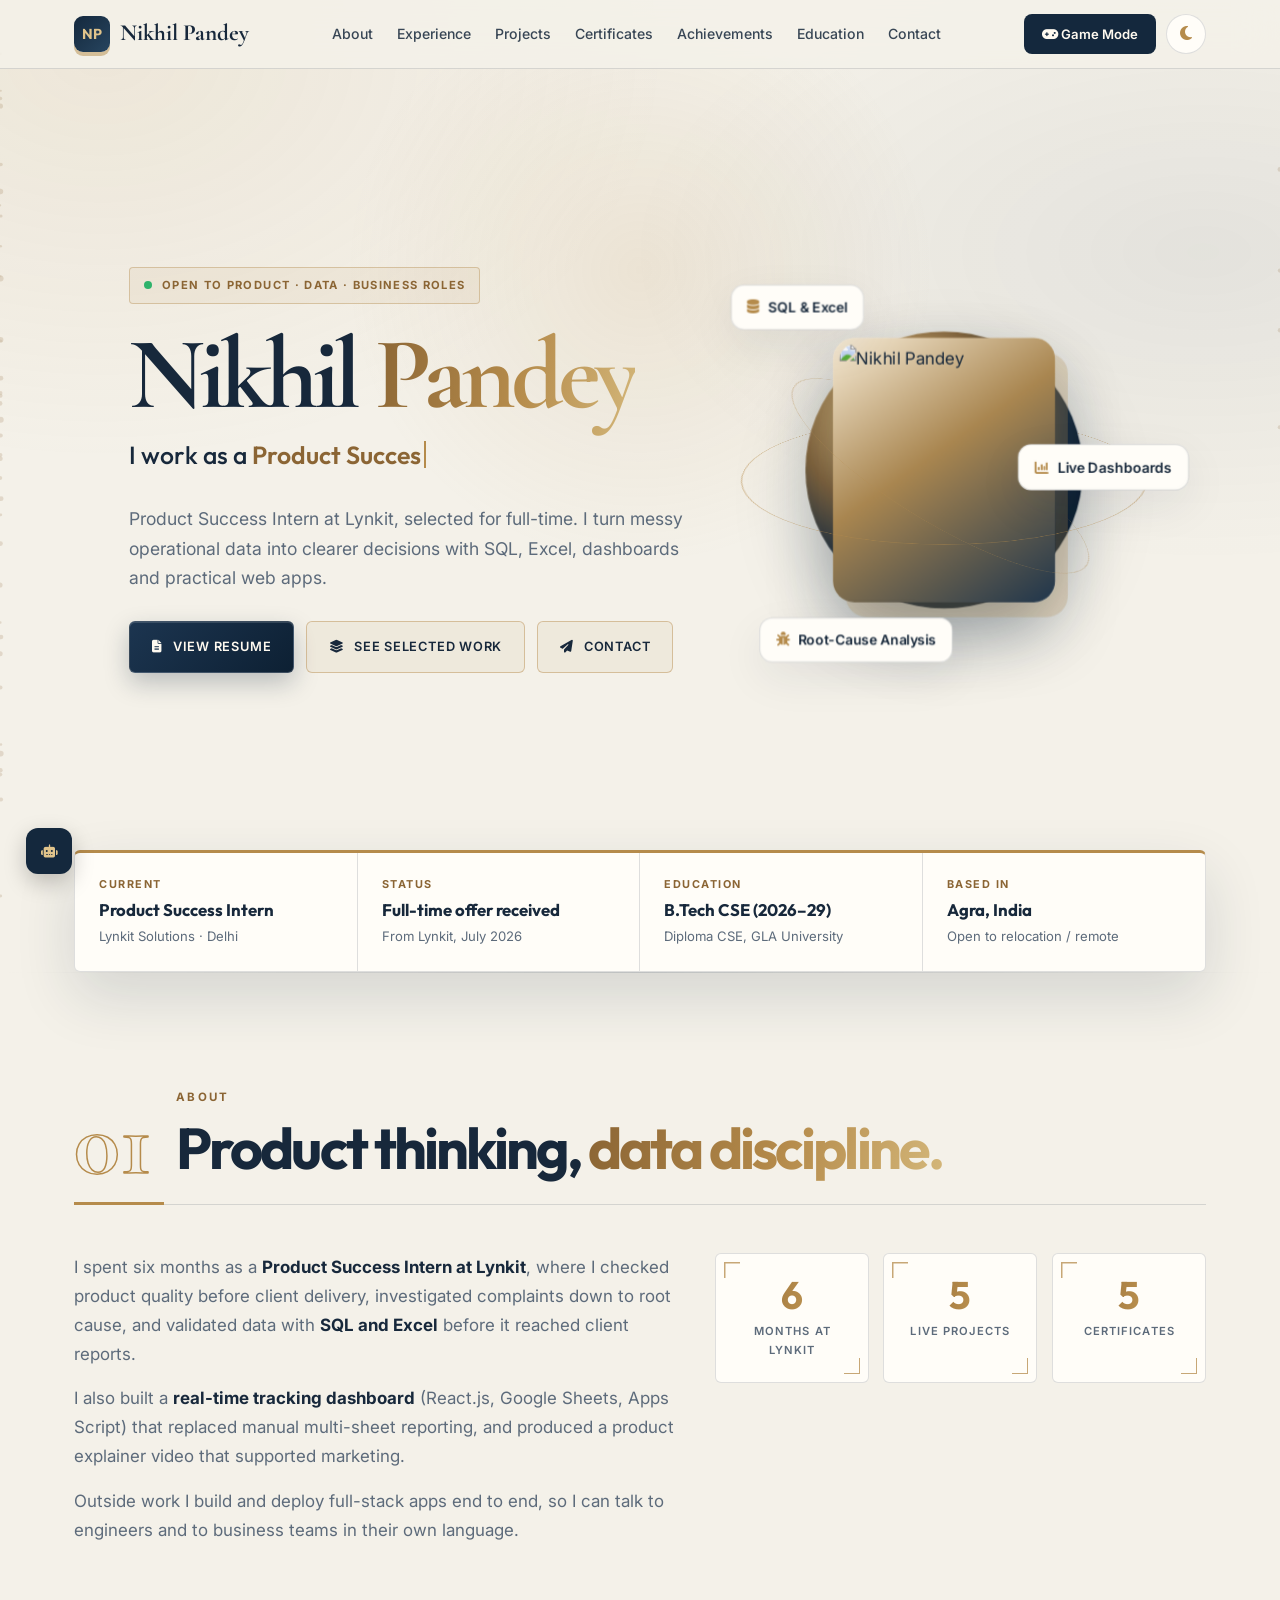
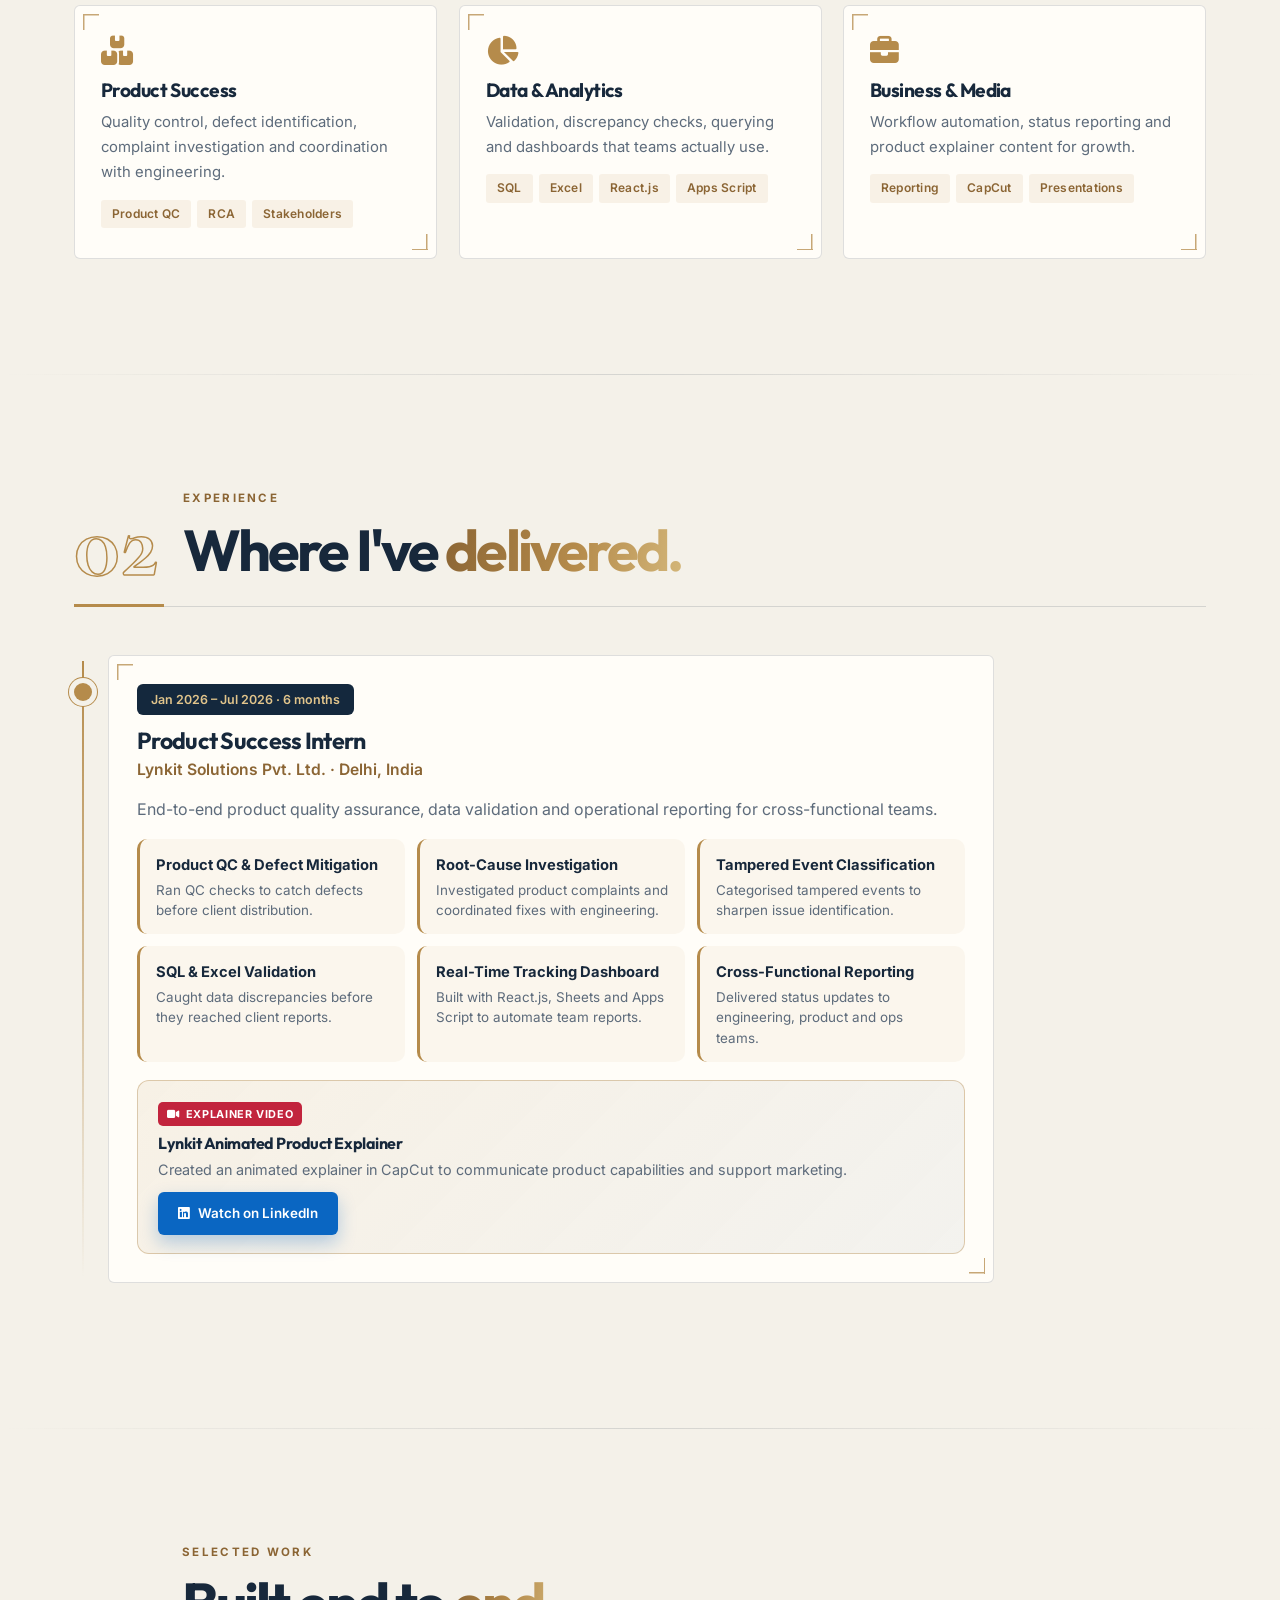
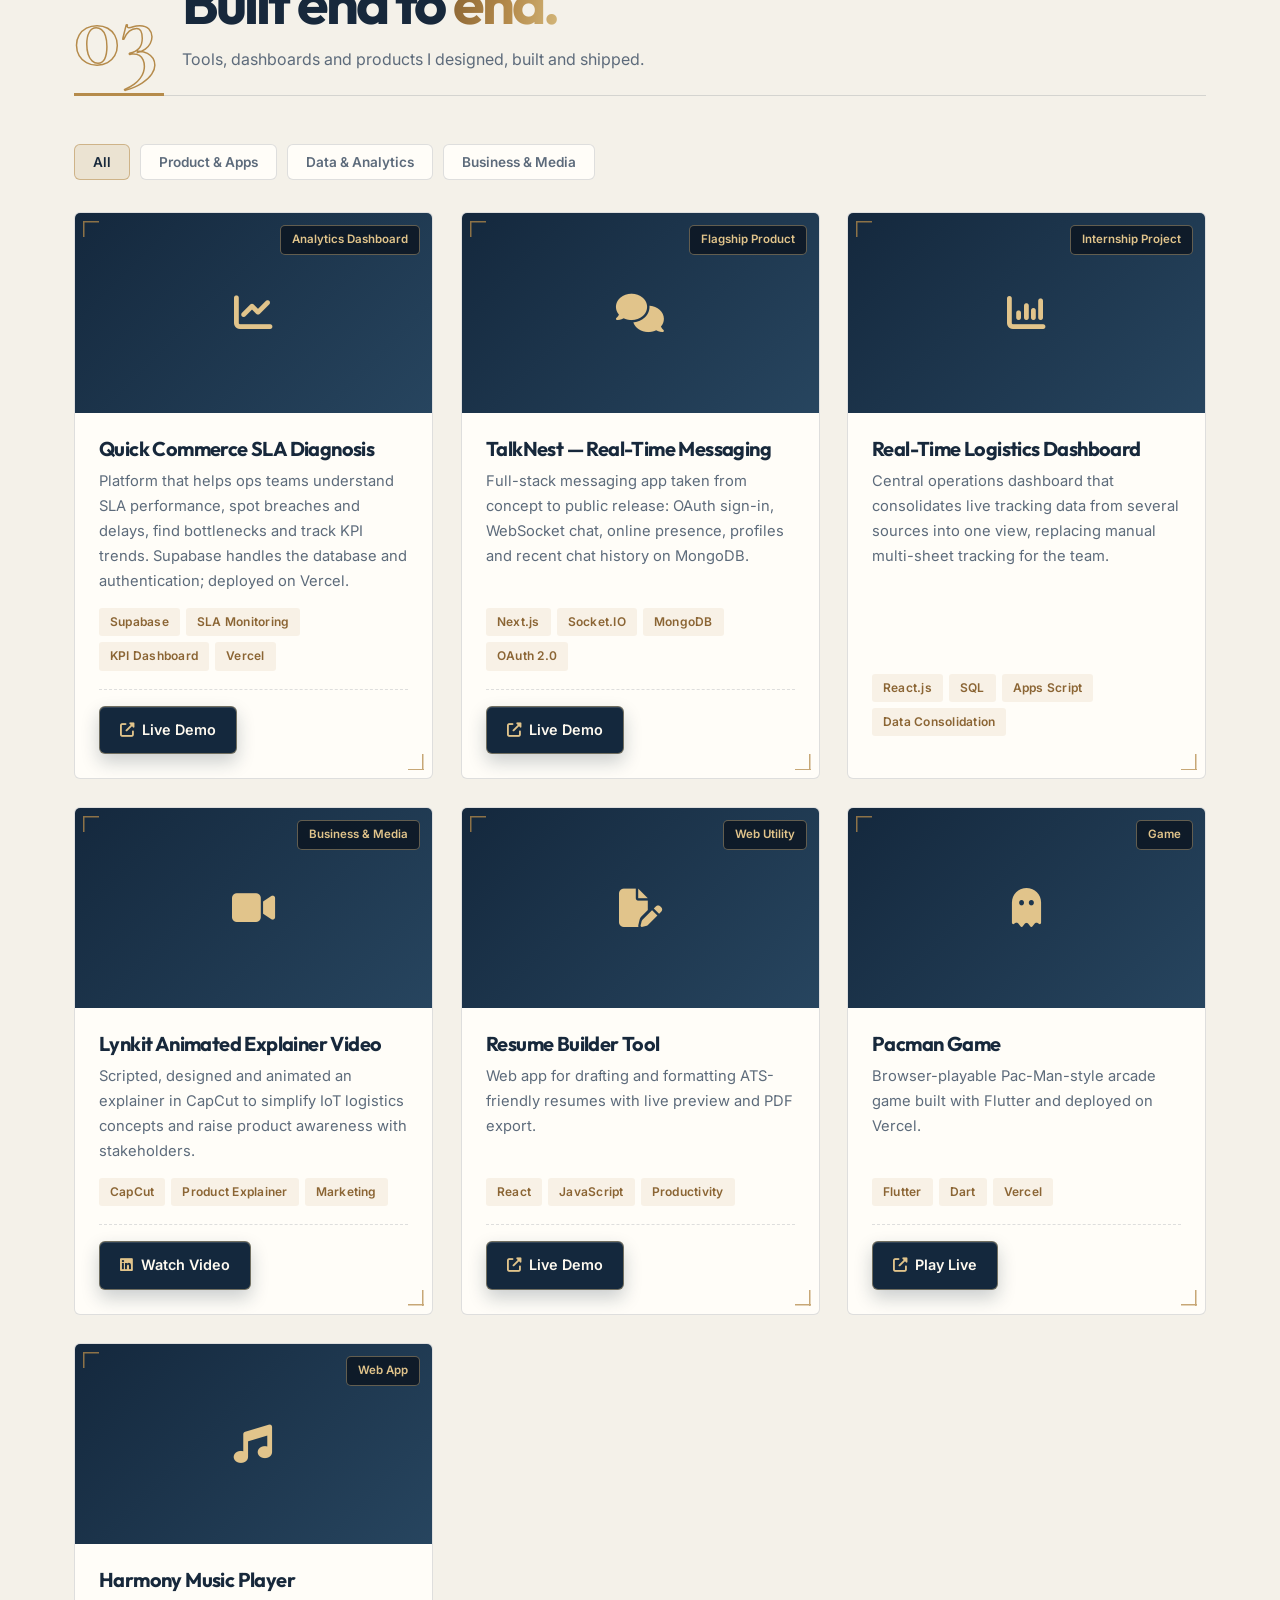
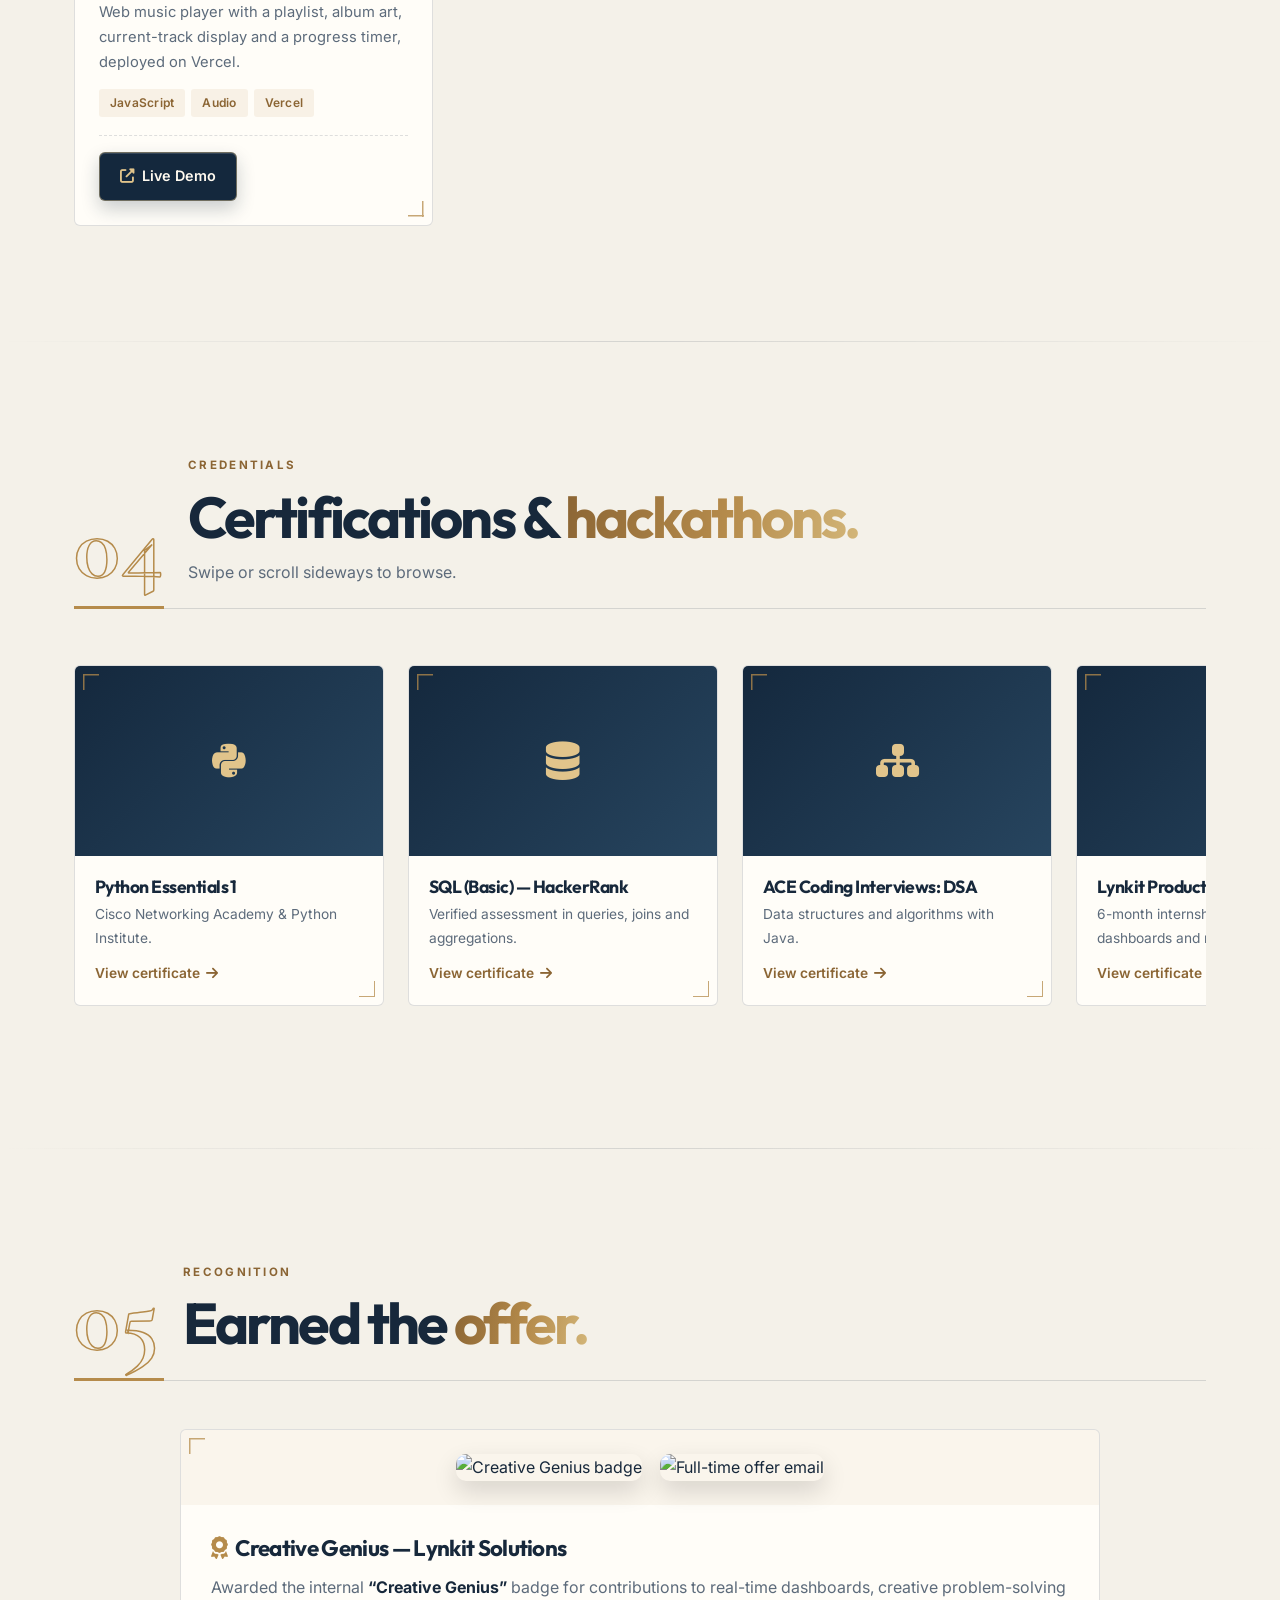
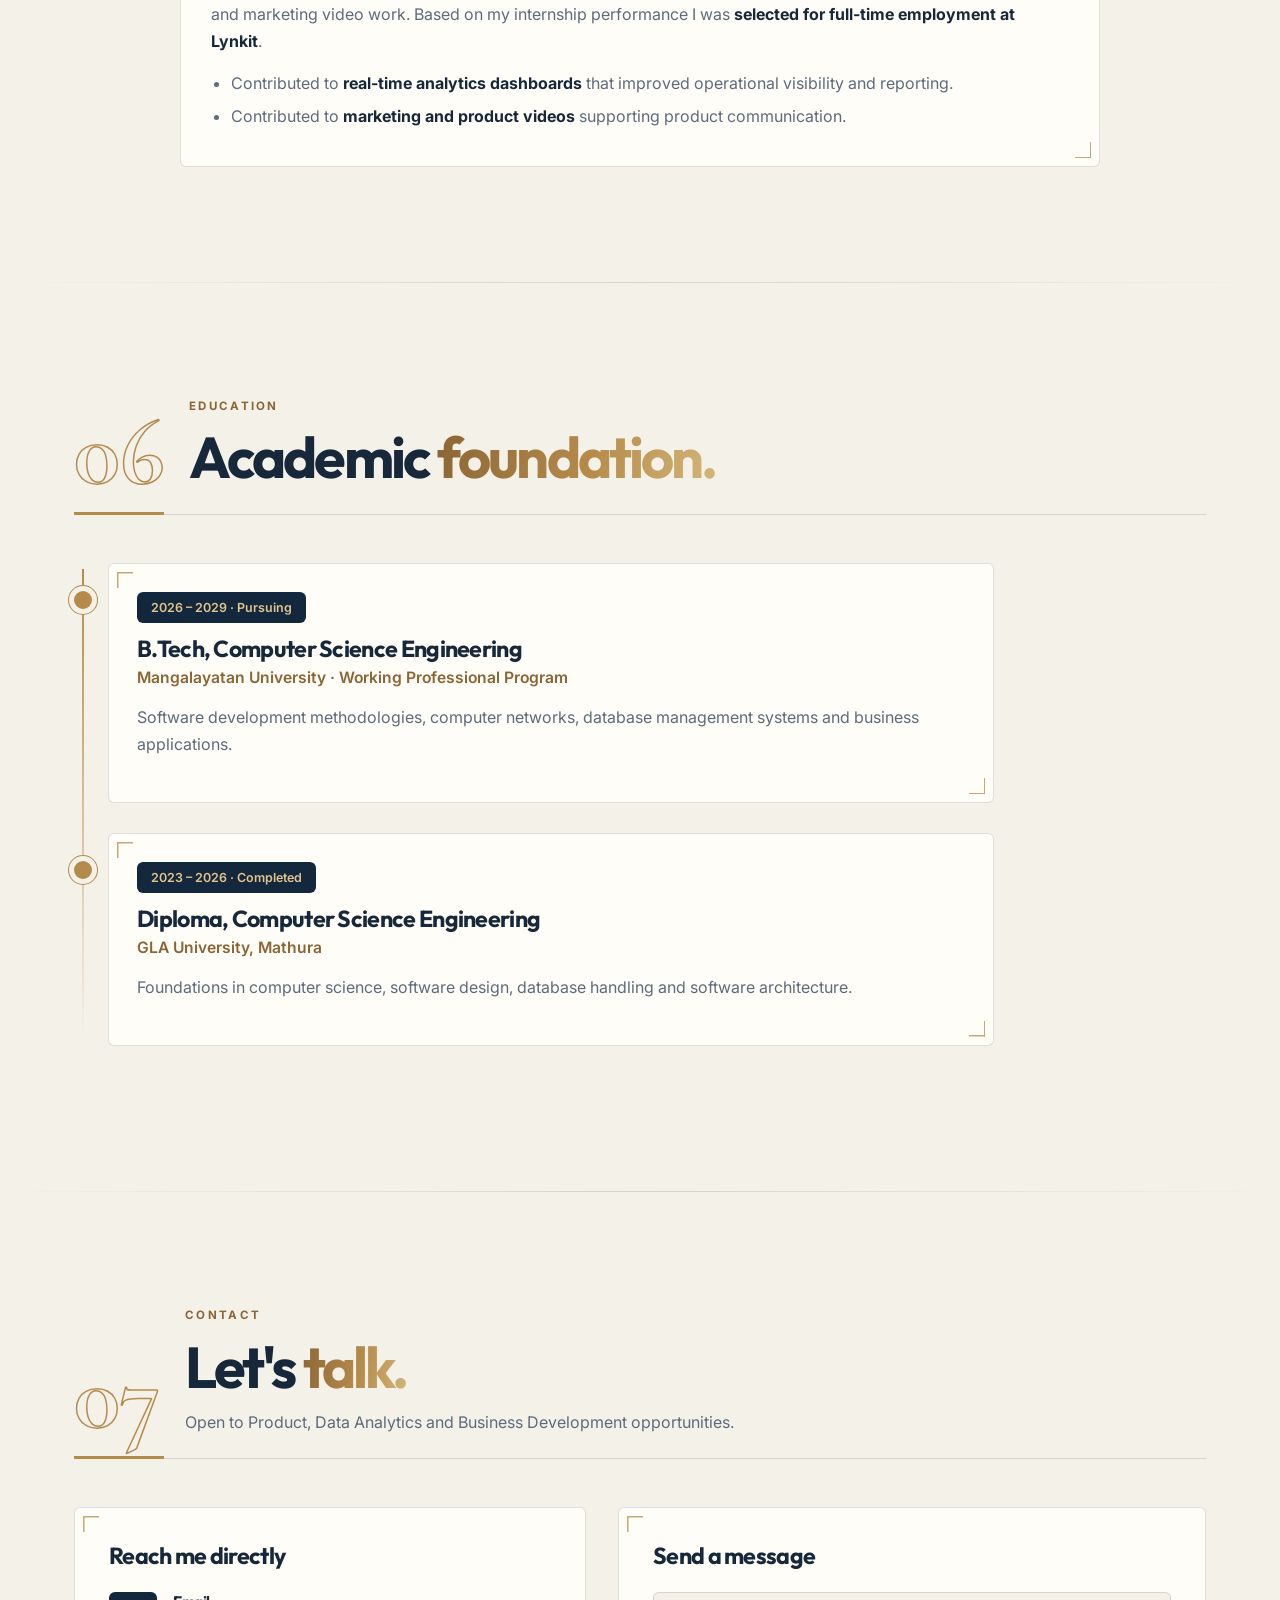
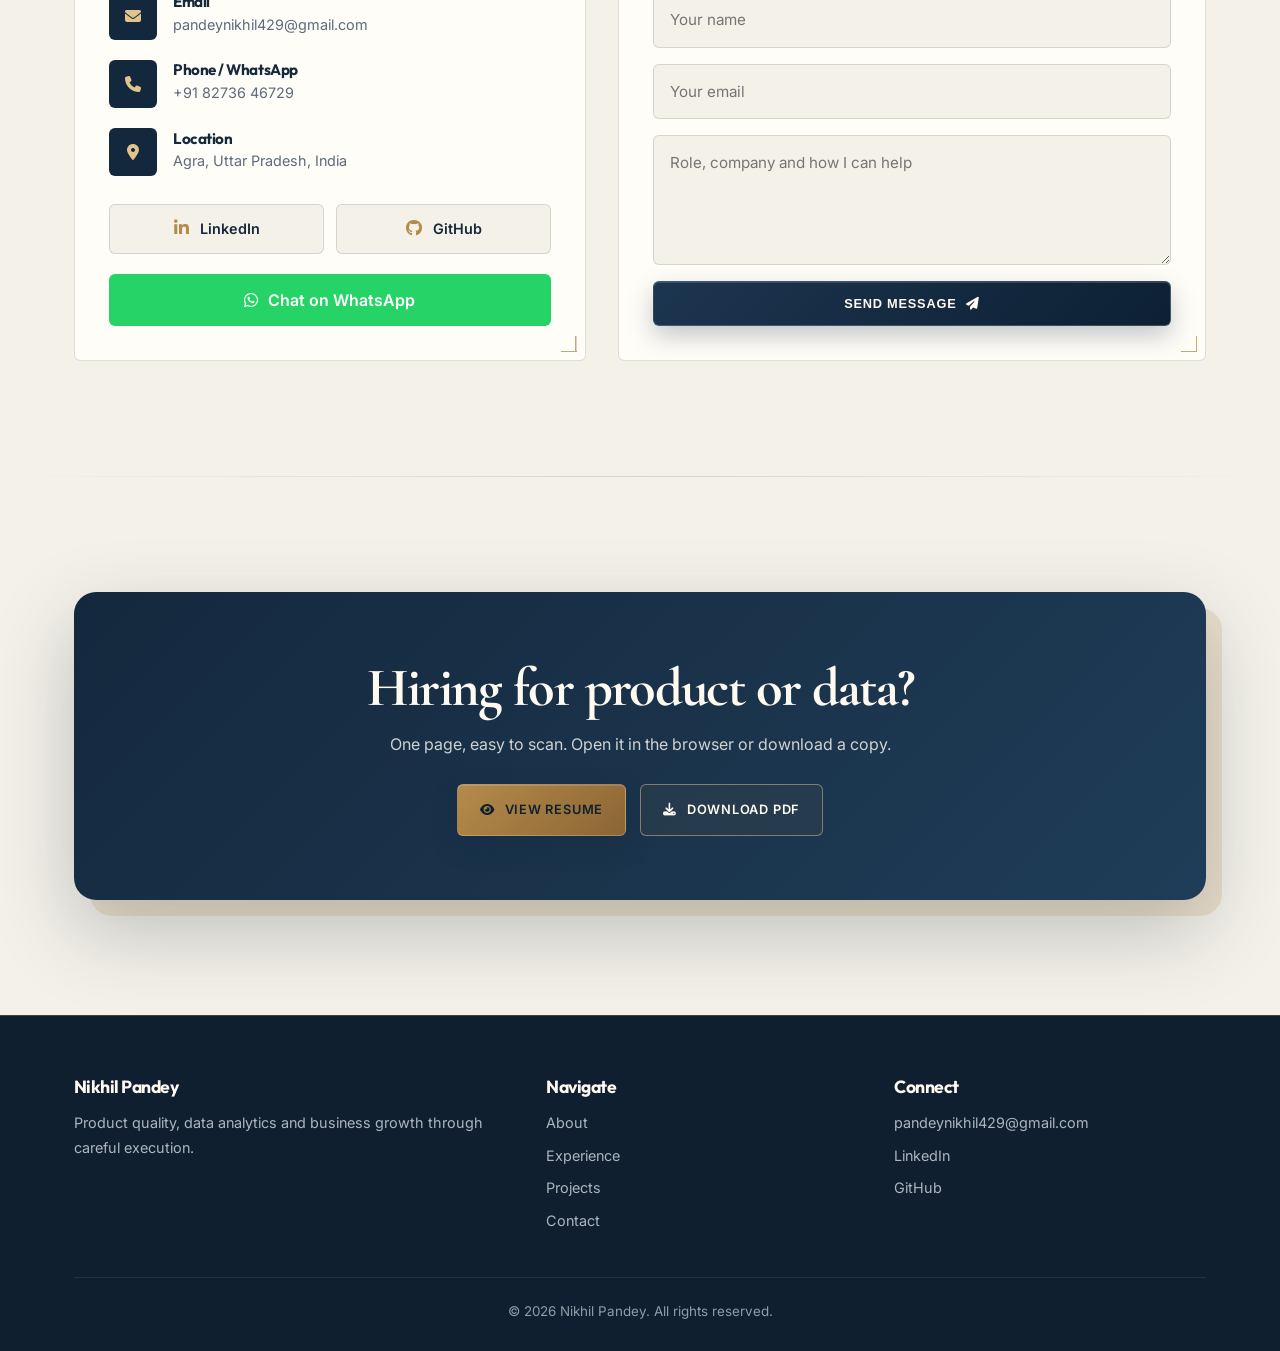
==== index.html @ d7a5c3f7 "Update index.html" ====
<!DOCTYPE html>
<html lang="en">
<head>
<meta charset="UTF-8">
<meta name="viewport" content="width=device-width, initial-scale=1.0">
<title>Nikhil Pandey | Product Success & Data Analytics</title>
<meta name="description" content="Nikhil Pandey — Product Success Intern turned full-time hire at Lynkit. SQL, Excel, React dashboards, product QC and root-cause analysis.">
<meta name="author" content="Nikhil Pandey">
<meta name="robots" content="index, follow">
<meta name="theme-color" content="#14283d">
<meta name="google-site-verification" content="RvwPo6HEz_M872rtPaeFGuR5-4_zCwr-tewGM3ch0oE" />
<meta property="og:title" content="Nikhil Pandey | Product Success & Data Analytics">
<meta property="og:description" content="Turning messy operational data into clear decisions — product QC, SQL, dashboards and web apps.">
<meta property="og:type" content="website">
<meta property="og:url" content="https://n2023ik.github.io/my-portfoli/">
<meta property="og:image" content="https://github.com/n2023ik/my-portfoli/blob/main/Gemini_Generated_Image_3m5bpu3m5bpu3m5b.png?raw=true">
<meta name="twitter:card" content="summary_large_image">
<link rel="icon" href="data:image/svg+xml,<svg xmlns=%22http://www.w3.org/2000/svg%22 viewBox=%220 0 100 100%22><rect width=%22100%22 height=%22100%22 rx=%2220%22 fill=%22%2314283d%22/><text x=%2250%22 y=%2268%22 font-size=%2250%22 text-anchor=%22middle%22 fill=%22%23e1c48b%22 font-family=%22serif%22 font-weight=%22700%22>NP</text></svg>">
<link rel="stylesheet" href="https://cdnjs.cloudflare.com/ajax/libs/font-awesome/6.4.0/css/all.min.css">
<link href="https://fonts.googleapis.com/css2?family=Inter:wght@400;500;600;700&family=Cormorant+Garamond:wght@600;700&family=Outfit:wght@500;600;700&display=swap" rel="stylesheet">
<link rel="stylesheet" href="styles.css">
</head>
<body>
<div id="progress"></div>

<nav>
  <div class="navbar container">
    <a href="#hero" class="logo"><b>NP</b><span>Nikhil Pandey</span></a>
    <div class="nav-links" id="navLinks">
      <a href="#about">About</a>
      <a href="#experience">Experience</a>
      <a href="#projects">Projects</a>
      <a href="#certificates">Certificates</a>
      <a href="#achievements">Achievements</a>
      <a href="#education">Education</a>
      <a href="#contact">Contact</a>
    </div>
    <div class="nav-right">
      <a class="nav-cta" href="https://gameprofile-lac.vercel.app/" target="_blank" rel="noopener"><i class="fas fa-gamepad"></i> Game Mode</a>
      <button class="icon-btn" id="themeBtn" aria-label="Toggle theme"><i class="fas fa-moon"></i></button>
      <button class="icon-btn menu-btn" id="menuBtn" aria-label="Menu"><i class="fas fa-bars"></i></button>
    </div>
  </div>
</nav>

<!-- HERO -->
<section id="hero">
  <canvas id="hero-canvas"></canvas>
  <div class="container hero-grid">
    <div class="hero-text">
      <div class="eyebrow"><span class="dot"></span> Open to Product · Data · Business roles</div>
      <h1>Nikhil <span class="gold">Pandey</span></h1>
      <div class="role-line">I work as a <span id="typed"></span><span class="caret"></span></div>
      <p class="lead">Product Success Intern at Lynkit, selected for full-time. I turn messy operational data into clearer decisions with SQL, Excel, dashboards and practical web apps.</p>
      <div class="hero-btns">
        <a href="#resume" class="btn btn-primary"><i class="fas fa-file-lines"></i> View Resume</a>
        <a href="#projects" class="btn btn-ghost"><i class="fas fa-layer-group"></i> See Selected Work</a>
        <a href="#contact" class="btn btn-ghost"><i class="fas fa-paper-plane"></i> Contact</a>
      </div>
    </div>

    <div class="scene" aria-hidden="false">
      <div class="stage" id="stage">
        <div class="orb"></div>
        <div class="ring r1"></div>
        <div class="ring r2"></div>
        <div class="portrait"><img src="https://raw.githubusercontent.com/n2023ik/my-portfoli/main/my.jpg" alt="Nikhil Pandey"></div>
        <div class="chip c1"><i class="fas fa-database"></i> SQL &amp; Excel</div>
        <div class="chip c2"><i class="fas fa-chart-column"></i> Live Dashboards</div>
        <div class="chip c3"><i class="fas fa-bug"></i> Root-Cause Analysis</div>
      </div>
    </div>
  </div>
</section>

<!-- RECRUITER SNAPSHOT -->
<section id="snapshot">
  <div class="container">
    <div class="snap rv">
      <div><small>Current</small><strong>Product Success Intern</strong><span>Lynkit Solutions · Delhi</span></div>
      <div><small>Status</small><strong>Full-time offer received</strong><span>From Lynkit, July 2026</span></div>
      <div><small>Education</small><strong>B.Tech CSE (2026–29)</strong><span>Diploma CSE, GLA University</span></div>
      <div><small>Based in</small><strong>Agra, India</strong><span>Open to relocation / remote</span></div>
    </div>
  </div>
</section>

<!-- ABOUT -->
<section id="about">
  <div class="container">
    <div class="sec-title rv"><div class="kicker">About</div><h2>Product thinking, <span class="gold">data discipline.</span></h2></div>
    <div class="about-grid">
      <div class="rv">
        <p>I spent six months as a <strong>Product Success Intern at Lynkit</strong>, where I checked product quality before client delivery, investigated complaints down to root cause, and validated data with <strong>SQL and Excel</strong> before it reached client reports.</p>
        <p>I also built a <strong>real-time tracking dashboard</strong> (React.js, Google Sheets, Apps Script) that replaced manual multi-sheet reporting, and produced a product explainer video that supported marketing.</p>
        <p>Outside work I build and deploy full-stack apps end to end, so I can talk to engineers and to business teams in their own language.</p>
      </div>
      <div class="stats rv">
        <div class="card stat tilt"><div class="n gold" data-count="6">0</div><div class="l">Months at Lynkit</div></div>
        <div class="card stat tilt"><div class="n gold" data-count="5">0</div><div class="l">Live Projects</div></div>
        <div class="card stat tilt"><div class="n gold" data-count="5">0</div><div class="l">Certificates</div></div>
      </div>
    </div>

    <div class="skills">
      <div class="card skill tilt rv"><i class="ic fas fa-boxes-stacked"></i><h3>Product Success</h3><p>Quality control, defect identification, complaint investigation and coordination with engineering.</p><div class="tags"><span class="tag">Product QC</span><span class="tag">RCA</span><span class="tag">Stakeholders</span></div></div>
      <div class="card skill tilt rv"><i class="ic fas fa-chart-pie"></i><h3>Data &amp; Analytics</h3><p>Validation, discrepancy checks, querying and dashboards that teams actually use.</p><div class="tags"><span class="tag">SQL</span><span class="tag">Excel</span><span class="tag">React.js</span><span class="tag">Apps Script</span></div></div>
      <div class="card skill tilt rv"><i class="ic fas fa-briefcase"></i><h3>Business &amp; Media</h3><p>Workflow automation, status reporting and product explainer content for growth.</p><div class="tags"><span class="tag">Reporting</span><span class="tag">CapCut</span><span class="tag">Presentations</span></div></div>
    </div>
  </div>
</section>

<!-- EXPERIENCE -->
<section id="experience">
  <div class="container">
    <div class="sec-title rv"><div class="kicker">Experience</div><h2>Where I've <span class="gold">delivered.</span></h2></div>
    <div class="tl">
      <div class="tl-item rv">
        <div class="card tl-card tilt">
          <span class="date">Jan 2026 – Jul 2026 · 6 months</span>
          <h3>Product Success Intern</h3>
          <div class="org">Lynkit Solutions Pvt. Ltd. · Delhi, India</div>
          <p>End-to-end product quality assurance, data validation and operational reporting for cross-functional teams.</p>
          <div class="hl">
            <div><strong>Product QC &amp; Defect Mitigation</strong><span>Ran QC checks to catch defects before client distribution.</span></div>
            <div><strong>Root-Cause Investigation</strong><span>Investigated product complaints and coordinated fixes with engineering.</span></div>
            <div><strong>Tampered Event Classification</strong><span>Categorised tampered events to sharpen issue identification.</span></div>
            <div><strong>SQL &amp; Excel Validation</strong><span>Caught data discrepancies before they reached client reports.</span></div>
            <div><strong>Real-Time Tracking Dashboard</strong><span>Built with React.js, Sheets and Apps Script to automate team reports.</span></div>
            <div><strong>Cross-Functional Reporting</strong><span>Delivered status updates to engineering, product and ops teams.</span></div>
          </div>
          <div class="media-box">
            <span class="badge-red"><i class="fas fa-video"></i> Explainer Video</span>
            <h4>Lynkit Animated Product Explainer</h4>
            <p>Created an animated explainer in CapCut to communicate product capabilities and support marketing.</p>
            <a class="pill" href="https://lnkd.in/p/diW-ueZe" target="_blank" rel="noopener"><i class="fa-brands fa-linkedin"></i> Watch on LinkedIn</a>
          </div>
        </div>
      </div>
    </div>
  </div>
</section>

<!-- PROJECTS -->
<section id="projects">
  <div class="container">
    <div class="sec-title rv"><div class="kicker">Selected work</div><h2>Built end to <span class="gold">end.</span></h2><p>Tools, dashboards and products I designed, built and shipped.</p></div>
    <div class="filters rv">
      <button class="filter active" data-f="all">All</button>
      <button class="filter" data-f="product">Product &amp; Apps</button>
      <button class="filter" data-f="analytics">Data &amp; Analytics</button>
      <button class="filter" data-f="business">Business &amp; Media</button>
    </div>
    <div class="proj-grid">

      <article class="card proj tilt rv" data-cat="analytics">
        <div class="thumb"><img src="https://github.com/n2023ik/my-portfoli/blob/main/Screenshot%202026-09-10%20113154.png?raw=true" alt="Quick Commerce SLA Diagnosis" loading="lazy"><div class="fallback"><i class="fas fa-chart-line"></i></div><span class="badge">Analytics Dashboard</span></div>
        <div class="proj-body">
          <h3>Quick Commerce SLA Diagnosis</h3>
          <p>Platform that helps ops teams understand SLA performance, spot breaches and delays, find bottlenecks and track KPI trends. Supabase handles the database and authentication; deployed on Vercel.</p>
          <div class="tags"><span class="tag">Supabase</span><span class="tag">SLA Monitoring</span><span class="tag">KPI Dashboard</span><span class="tag">Vercel</span></div>
          <div class="demo-box">
            <button type="button" id="demoToggle"><i class="fas fa-key"></i> Reveal demo login</button>
            <div class="creds" id="demoCreds">Email: <code id="demoEmail"></code><br>Password: <code id="demoPass"></code></div>
          </div>
          <div class="links"><a class="link" href="https://quick-commerce-sla-diagnosis.vercel.app/auth" target="_blank" rel="noopener"><i class="fas fa-external-link-alt"></i> Live Demo</a></div>
        </div>
      </article>

      <article class="card proj tilt rv" data-cat="product">
        <div class="thumb"><img src="https://github.com/n2023ik/my-portfoli/blob/main/Screenshot%202025-08-16%20233126.png?raw=true" alt="TalkNest" loading="lazy"><div class="fallback"><i class="fas fa-comments"></i></div><span class="badge">Flagship Product</span></div>
        <div class="proj-body">
          <h3>TalkNest — Real-Time Messaging</h3>
          <p>Full-stack messaging app taken from concept to public release: OAuth sign-in, WebSocket chat, online presence, profiles and recent chat history on MongoDB.</p>
          <div class="tags"><span class="tag">Next.js</span><span class="tag">Socket.IO</span><span class="tag">MongoDB</span><span class="tag">OAuth 2.0</span></div>
          <div class="links"><a class="link" href="https://chatterbox-vly4.onrender.com/" target="_blank" rel="noopener"><i class="fas fa-external-link-alt"></i> Live Demo</a></div>
        </div>
      </article>

      <article class="card proj tilt rv" data-cat="analytics">
        <div class="thumb"><img src="https://media.licdn.com/dms/image/v2/D560BAQEhlDgHa__tMA/company-logo_200_200/B56ZzRLOz.IYAI-/0/1773035908837/lynkit_india_logo?e=2147483647&v=beta&t=hVLhGlwxvg-pNkGGb1qXoyz5Qt7stwPmaR8fvAbxdoU" alt="Lynkit dashboard" loading="lazy" style="object-fit:contain;padding:30px"><div class="fallback"><i class="fas fa-chart-column"></i></div><span class="badge">Internship Project</span></div>
        <div class="proj-body">
          <h3>Real-Time Logistics Dashboard</h3>
          <p>Central operations dashboard that consolidates live tracking data from several sources into one view, replacing manual multi-sheet tracking for the team.</p>
          <div class="tags"><span class="tag">React.js</span><span class="tag">SQL</span><span class="tag">Apps Script</span><span class="tag">Data Consolidation</span></div>
        </div>
      </article>

      <article class="card proj tilt rv" data-cat="business">
        <div class="thumb"><img src="https://github.com/n2023ik/my-portfoli/blob/main/Gemini_Generated_Image_3m5bpu3m5bpu3m5b.png?raw=true" alt="Lynkit explainer video" loading="lazy"><div class="fallback"><i class="fas fa-video"></i></div><span class="badge">Business &amp; Media</span></div>
        <div class="proj-body">
          <h3>Lynkit Animated Explainer Video</h3>
          <p>Scripted, designed and animated an explainer in CapCut to simplify IoT logistics concepts and raise product awareness with stakeholders.</p>
          <div class="tags"><span class="tag">CapCut</span><span class="tag">Product Explainer</span><span class="tag">Marketing</span></div>
          <div class="links"><a class="link" href="https://lnkd.in/p/diW-ueZe" target="_blank" rel="noopener"><i class="fa-brands fa-linkedin"></i> Watch Video</a></div>
        </div>
      </article>

      <article class="card proj tilt rv" data-cat="product">
        <div class="thumb"><img src="https://github.com/n2023ik/my-portfoli/blob/main/reume%20devloper%20img.png?raw=true" alt="Resume Builder" loading="lazy"><div class="fallback"><i class="fas fa-file-pen"></i></div><span class="badge">Web Utility</span></div>
        <div class="proj-body">
          <h3>Resume Builder Tool</h3>
          <p>Web app for drafting and formatting ATS-friendly resumes with live preview and PDF export.</p>
          <div class="tags"><span class="tag">React</span><span class="tag">JavaScript</span><span class="tag">Productivity</span></div>
          <div class="links"><a class="link" href="https://resume-bulder-app.vercel.app/" target="_blank" rel="noopener"><i class="fas fa-external-link-alt"></i> Live Demo</a></div>
        </div>
      </article>


      <article class="card proj tilt rv" data-cat="product">
        <div class="thumb"><div class="fallback" style="display:grid"><i class="fas fa-ghost"></i></div><span class="badge">Game</span></div>
        <div class="proj-body">
          <h3>Pacman Game</h3>
          <p>Browser-playable Pac-Man-style arcade game built with Flutter and deployed on Vercel.</p>
          <div class="tags"><span class="tag">Flutter</span><span class="tag">Dart</span><span class="tag">Vercel</span></div>
          <div class="links"><a class="link" href="https://packman-aj2d.vercel.app/" target="_blank" rel="noopener"><i class="fas fa-external-link-alt"></i> Play Live</a></div>
        </div>
      </article>

      <article class="card proj tilt rv" data-cat="product">
        <div class="thumb"><div class="fallback" style="display:grid"><i class="fas fa-music"></i></div><span class="badge">Web App</span></div>
        <div class="proj-body">
          <h3>Harmony Music Player</h3>
          <p>Web music player with a playlist, album art, current-track display and a progress timer, deployed on Vercel.</p>
          <div class="tags"><span class="tag">JavaScript</span><span class="tag">Audio</span><span class="tag">Vercel</span></div>
          <div class="links"><a class="link" href="https://harmony-player.vercel.app/" target="_blank" rel="noopener"><i class="fas fa-external-link-alt"></i> Live Demo</a></div>
        </div>
      </article>

    </div>
  </div>
</section>

<!-- CERTIFICATES -->
<section id="certificates">
  <div class="container">
    <div class="sec-title rv"><div class="kicker">Credentials</div><h2>Certifications &amp; <span class="gold">hackathons.</span></h2><p>Swipe or scroll sideways to browse.</p></div>
    <div class="slider rv">
      <div class="card cert tilt"><div class="thumb"><img src="https://media.licdn.com/dms/image/v2/D4D22AQFFFIbF6ZXWgA/feedshare-shrink_1280/B4DZlNNIuUJkAs-/0/1757936915970?e=1793836800&v=beta&t=0HW4dBCr2ydiWlLOzBOJayIwWv3GWQrcEmecCBcKNmA" alt="Python Essentials" loading="lazy"><div class="fallback"><i class="fa-brands fa-python"></i></div></div><div class="cert-info"><h3>Python Essentials 1</h3><p>Cisco Networking Academy &amp; Python Institute.</p><a href="https://media.licdn.com/dms/image/v2/D4D22AQFFFIbF6ZXWgA/feedshare-shrink_1280/B4DZlNNIuUJkAs-/0/1757936915970?e=1792022400&v=beta&t=Had-sWe7kXOI6JIe_D635zgWhpwWWdYJwa-N1nhXD_M" target="_blank" rel="noopener">View certificate <i class="fas fa-arrow-right"></i></a></div></div>
      <div class="card cert tilt"><div class="thumb"><img src="https://media.licdn.com/dms/image/v2/D4D22AQHIrDibGPTP7w/feedshare-shrink_1280/B4DZgUR6RsGgAw-/0/1752686898105?e=1793232000&v=beta&t=nCUupsWrVOhE5wIVMzQwqbqBrcosuHewQB9h2WwExeA" alt="SQL Basic" loading="lazy"><div class="fallback"><i class="fas fa-database"></i></div></div><div class="cert-info"><h3>SQL (Basic) — HackerRank</h3><p>Verified assessment in queries, joins and aggregations.</p><a href="https://www.hackerrank.com/certificates/d15db3e7830f" target="_blank" rel="noopener">View certificate <i class="fas fa-arrow-right"></i></a></div></div>
      <div class="card cert tilt"><div class="thumb"><img src="https://media.licdn.com/dms/image/v2/D4D22AQHKncZdD4aIhw/feedshare-shrink_1280/B4DZd9eqboGgAk-/0/1750156886941?e=1793232000&v=beta&t=pTOmZ8l8fSEySw_m27sFQ-kPFPNlXSYPv1tyjO4Ts8s" alt="DSA Mastery" loading="lazy"><div class="fallback"><i class="fas fa-sitemap"></i></div></div><div class="cert-info"><h3>ACE Coding Interviews: DSA</h3><p>Data structures and algorithms with Java.</p><a href="https://media.licdn.com/dms/image/v2/D4D22AQHKncZdD4aIhw/feedshare-shrink_1280/B4DZd9eqboGgAk-/0/1750156886941?e=1793232000&v=beta&t=pTOmZ8l8fSEySw_m27sFQ-kPFPNlXSYPv1tyjO4Ts8s" target="_blank" rel="noopener">View certificate <i class="fas fa-arrow-right"></i></a></div></div>
      <div class="card cert tilt"><div class="thumb"><img src="https://media.licdn.com/dms/image/v2/D5622AQEmDUKcT5mRnA/feedshare-image-high-res/B56Z9AvilkHcAU-/0/1783497632319?e=1793836800&v=beta&t=sotommM_GVZhEHaZXcmMDdkuRfvwdbNezzMWTyrQnh0" alt="Lynkit Internship" loading="lazy"><div class="fallback"><i class="fas fa-briefcase"></i></div></div><div class="cert-info"><h3>Lynkit Product Success Internship</h3><p>6-month internship: product quality, dashboards and media.</p><a href="https://media.licdn.com/dms/image/v2/D562DAQFOUHc3bGoohg/profile-treasury-image-shrink_800_800/B56Z9A_xbcKUAI-/0/1783501887437?e=1792054800&v=beta&t=mrSztilQKNDdVo4LBMVuQmGxpFgIXobis7gJALGpbs0" target="_blank" rel="noopener">View certificate <i class="fas fa-arrow-right"></i></a></div></div>
      <div class="card cert tilt"><div class="thumb"><img src="https://media.licdn.com/dms/image/v2/D4D22AQGIHUKf2WGO1A/feedshare-shrink_1280/B4DZnTsPF5GkAw-/0/1760193214221?e=1793836800&v=beta&t=g-1SWO_39xGuvcjsmm2ZhnMeOU57oTBxTPsfIhF7Q5Y" alt="Deviathon 2025" loading="lazy"><div class="fallback"><i class="fas fa-trophy"></i></div></div><div class="cert-info"><h3>Deviathon 2025 Hackathon</h3><p>Built a placement-prep web app with real-time tracking.</p><a href="https://media.licdn.com/dms/image/v2/D4D2DAQF-rNn3GpA2rg/profile-treasury-document-cover-images_1920/B4DZnT62BEIcBQ-/0/1760197044225?e=1792040400&v=beta&t=IFbQdQBAcjAR8lZRqWJCdNAfWRl8ASgLMSityMHockw" target="_blank" rel="noopener">View certificate <i class="fas fa-arrow-right"></i></a></div></div>
    </div>
  </div>
</section>

<!-- ACHIEVEMENTS -->
<section id="achievements">
  <div class="container">
    <div class="sec-title rv"><div class="kicker">Recognition</div><h2>Earned the <span class="gold">offer.</span></h2></div>
    <div class="card ach tilt rv">
      <div class="ach-gal">
        <img src="https://media.licdn.com/dms/image/v2/D562DAQE4WCdNj4eGTA/profile-treasury-image-shrink_800_800/B56Z.n3ZCQHcAI-/0/1785227743584?e=1792494000&v=beta&t=gJO176f_ZtiA7PaEcSru-RKxJ88V8ffRQaZsmL-bvgY" alt="Creative Genius badge" loading="lazy">
        <img src="https://github.com/n2023ik/my-portfoli/blob/main/Screenshot_20260703_172910_Gmail.jpg?raw=true" alt="Full-time offer email" loading="lazy">
      </div>
      <div class="ach-info">
        <h3><i class="fas fa-award"></i>Creative Genius — Lynkit Solutions</h3>
        <p>Awarded the internal <strong>“Creative Genius”</strong> badge for contributions to real-time dashboards, creative problem-solving and marketing video work. Based on my internship performance I was <strong>selected for full-time employment at Lynkit</strong>.</p>
        <ul>
          <li>Contributed to <strong>real-time analytics dashboards</strong> that improved operational visibility and reporting.</li>
          <li>Contributed to <strong>marketing and product videos</strong> supporting product communication.</li>
        </ul>
      </div>
    </div>
  </div>
</section>

<!-- EDUCATION -->
<section id="education">
  <div class="container">
    <div class="sec-title rv"><div class="kicker">Education</div><h2>Academic <span class="gold">foundation.</span></h2></div>
    <div class="tl">
      <div class="tl-item rv"><div class="card tl-card tilt"><span class="date">2026 – 2029 · Pursuing</span><h3>B.Tech, Computer Science Engineering</h3><div class="org">Mangalayatan University · Working Professional Program</div><p>Software development methodologies, computer networks, database management systems and business applications.</p></div></div>
      <div class="tl-item rv"><div class="card tl-card tilt"><span class="date">2023 – 2026 · Completed</span><h3>Diploma, Computer Science Engineering</h3><div class="org">GLA University, Mathura</div><p>Foundations in computer science, software design, database handling and software architecture.</p></div></div>
    </div>
  </div>
</section>

<!-- CONTACT -->
<section id="contact">
  <div class="container">
    <div class="sec-title rv"><div class="kicker">Contact</div><h2>Let's <span class="gold">talk.</span></h2><p>Open to Product, Data Analytics and Business Development opportunities.</p></div>
    <div class="contact-grid">
      <div class="card contact-box tilt rv">
        <h3>Reach me directly</h3>
        <div class="ci"><div class="ico"><i class="fas fa-envelope"></i></div><div><h4>Email</h4><a href="mailto:pandeynikhil429@gmail.com">pandeynikhil429@gmail.com</a></div></div>
        <div class="ci"><div class="ico"><i class="fas fa-phone"></i></div><div><h4>Phone / WhatsApp</h4><a href="tel:+918273646729">+91 82736 46729</a></div></div>
        <div class="ci"><div class="ico"><i class="fas fa-location-dot"></i></div><div><h4>Location</h4><p>Agra, Uttar Pradesh, India</p></div></div>
        <div class="soc-row">
          <a class="soc" href="https://www.linkedin.com/in/nikhil-pandey-45b276276" target="_blank" rel="noopener"><i class="fa-brands fa-linkedin-in"></i><span>LinkedIn</span></a>
          <a class="soc" href="https://github.com/n2023ik" target="_blank" rel="noopener"><i class="fa-brands fa-github"></i><span>GitHub</span></a>
        </div>
        <a class="wa" href="https://wa.me/918273646729" target="_blank" rel="noopener"><i class="fa-brands fa-whatsapp"></i> Chat on WhatsApp</a>
      </div>
      <div class="card contact-box tilt rv">
        <h3>Send a message</h3>
        <div id="formStatus" class="status"></div>
        <form id="contactForm" action="https://formspree.io/f/mgvyzegz" method="POST">
          <div class="fg"><input class="fc" type="text" name="name" placeholder="Your name" required></div>
          <div class="fg"><input class="fc" type="email" name="email" placeholder="Your email" required></div>
          <div class="fg"><textarea class="fc" name="message" placeholder="Role, company and how I can help" required></textarea></div>
          <button type="submit" id="submitBtn" class="btn btn-primary submit"><span>Send Message</span> <i class="fas fa-paper-plane"></i></button>
        </form>
      </div>
    </div>
  </div>
</section>

<!-- RESUME -->
<section id="resume">
  <div class="container">
    <div class="resume-cta rv">
      <h2>Hiring for product or data?</h2>
      <p>One page, easy to scan. Open it in the browser or download a copy.</p>
      <div style="display:flex;gap:14px;justify-content:center;flex-wrap:wrap">
        <a class="btn btn-primary" href="https://drive.google.com/file/d/1SBd48_gHIOT9XYck-kKVsc5kwEsTmczB/view?usp=sharing" target="_blank" rel="noopener"><i class="fas fa-eye"></i> View Resume</a>
        <a class="btn btn-ghost" href="https://drive.google.com/uc?export=download&id=1SBd48_gHIOT9XYck-kKVsc5kwEsTmczB" target="_blank" rel="noopener"><i class="fas fa-download"></i> Download PDF</a>
      </div>
    </div>
  </div>
</section>

<footer>
  <div class="container">
    <div class="f-grid">
      <div><h3>Nikhil Pandey</h3><p>Product quality, data analytics and business growth through careful execution.</p></div>
      <div><h3>Navigate</h3><a href="#about">About</a><a href="#experience">Experience</a><a href="#projects">Projects</a><a href="#contact">Contact</a></div>
      <div><h3>Connect</h3><a href="mailto:pandeynikhil429@gmail.com">pandeynikhil429@gmail.com</a><a href="https://www.linkedin.com/in/nikhil-pandey-45b276276" target="_blank" rel="noopener">LinkedIn</a><a href="https://github.com/n2023ik" target="_blank" rel="noopener">GitHub</a></div>
    </div>
    <div class="copy">&copy; <span id="year"></span> Nikhil Pandey. All rights reserved.</div>
  </div>
</footer>

<button class="float-btn" id="top" aria-label="Back to top"><i class="fas fa-arrow-up"></i></button>
<button class="float-btn" id="ai-btn" aria-label="Open AI assistant"><i class="fas fa-robot"></i></button>
<div class="modal" id="aiModal"><div class="modal-in"><a class="modal-ext" href="https://assitance.vercel.app/" target="_blank" rel="noopener">Open in new tab <i class="fas fa-arrow-up-right-from-square"></i></a><button class="modal-x" id="aiClose" aria-label="Close">&times;</button><iframe id="aiFrame" title="AI Assistant" src=""></iframe></div></div>

<script src="main.js" defer></script>
</body>
</html>
---- styles.css ----
:root{
  --bg:#f4f1e9; --paper:#fffdf8; --ink:#17283b; --muted:#5d6b7b; --line:rgba(23,40,59,.14);
  --gold:#b58b4b; --gold-d:#8b6534; --gold-l:#e1c48b; --navy:#14283d; --navy-2:#0d2033;
  --shadow:0 14px 40px rgba(20,40,61,.08);
  --px:50vw; --py:30vh;
}
body.dark{
  --bg:#0d1724; --paper:#142236; --ink:#f4f0e8; --muted:#aab7c5; --line:rgba(233,219,193,.16);
  --shadow:0 16px 44px rgba(0,0,0,.3);
}
*{margin:0;padding:0;box-sizing:border-box}
html{scroll-behavior:smooth;scroll-padding-top:84px}
body{font-family:'Inter',sans-serif;background:var(--bg);color:var(--ink);line-height:1.7;overflow-x:hidden;transition:background .4s,color .3s;isolation:isolate}
body::before{content:"";position:fixed;inset:0;z-index:-1;pointer-events:none;
  background:radial-gradient(420px circle at var(--px) var(--py),rgba(181,139,75,.13),transparent 70%),
  radial-gradient(ellipse at 8% 6%,rgba(181,139,75,.1),transparent 34%),
  radial-gradient(ellipse at 94% 28%,rgba(20,40,61,.07),transparent 34%)}
h1,h2,h3,h4{font-family:'Outfit',sans-serif;line-height:1.2;letter-spacing:-.03em}
a{color:inherit;text-decoration:none}
img{max-width:100%;display:block}
::selection{background:var(--gold-l);color:#17283b}
.container{max-width:1180px;margin:0 auto;padding:0 24px}
section{padding:clamp(70px,9vw,120px) 0;position:relative}
section+section::before{content:"";position:absolute;top:0;left:0;right:0;height:1px;background:linear-gradient(90deg,transparent,var(--line),transparent)}
.gold{background:linear-gradient(100deg,var(--gold-d),var(--gold) 55%,#d3b679);-webkit-background-clip:text;background-clip:text;-webkit-text-fill-color:transparent}
body.dark .gold{background:linear-gradient(100deg,#c9a468,var(--gold-l));-webkit-background-clip:text;background-clip:text}

#progress{position:fixed;top:0;left:0;height:3px;width:0;background:linear-gradient(90deg,var(--gold-d),var(--gold-l));z-index:2000}

/* NAV */
nav{position:fixed;top:0;left:0;right:0;z-index:1000;background:color-mix(in srgb,var(--bg) 85%,transparent);backdrop-filter:blur(20px);-webkit-backdrop-filter:blur(20px);border-bottom:1px solid var(--line)}
.navbar{display:flex;align-items:center;justify-content:space-between;padding:14px 24px}
.logo{display:flex;align-items:center;gap:10px;font-family:'Cormorant Garamond',serif;font-weight:700;font-size:1.45rem}
.logo b{display:grid;place-items:center;width:36px;height:36px;border-radius:9px;background:linear-gradient(135deg,var(--navy),#27455f);color:var(--gold-l);font:700 .9rem 'Outfit',sans-serif;box-shadow:0 4px 0 rgba(181,139,75,.5)}
.nav-links{display:flex;gap:24px;align-items:center}
.nav-links a{font-size:.88rem;font-weight:500;position:relative;padding:4px 0;color:var(--ink);opacity:.85}
.nav-links a::after{content:"";position:absolute;left:0;bottom:-2px;height:2px;width:0;background:var(--gold);transition:width .3s}
.nav-links a:hover,.nav-links a.active{opacity:1;color:var(--gold)}
.nav-links a:hover::after,.nav-links a.active::after{width:100%}
.nav-right{display:flex;gap:10px;align-items:center}
.icon-btn{width:40px;height:40px;border-radius:50%;border:1px solid var(--line);background:var(--paper);color:var(--gold);cursor:pointer;font-size:1rem;transition:transform .3s}
.icon-btn:hover{transform:rotate(18deg)}
.menu-btn{display:none}
.nav-cta{padding:9px 18px;border-radius:8px;background:var(--navy);color:#fffaf0;font-size:.82rem;font-weight:600}

/* BUTTONS */
.btn{display:inline-flex;align-items:center;justify-content:center;gap:10px;padding:14px 22px;border-radius:9px;font-weight:600;font-size:.92rem;border:1px solid transparent;cursor:pointer;transition:transform .22s,box-shadow .22s,background .22s}
.btn-primary{background:linear-gradient(135deg,#1c3550,var(--navy-2));color:#fffaf0;border-color:rgba(255,255,255,.18);box-shadow:0 10px 24px rgba(20,40,61,.25),inset 0 1px 0 rgba(255,255,255,.14)}
body.dark .btn-primary{background:linear-gradient(135deg,var(--gold),var(--gold-d));color:#10202f}
.btn-primary:hover{transform:translateY(-3px);box-shadow:0 16px 32px rgba(20,40,61,.3)}
.btn-ghost{background:rgba(181,139,75,.08);border-color:rgba(181,139,75,.45);color:var(--ink)}
.btn-ghost:hover{transform:translateY(-3px);background:rgba(181,139,75,.16)}

/* HERO */
#hero{min-height:100vh;padding:130px 0 90px;display:flex;align-items:center;overflow:hidden;perspective:1600px}
#hero-canvas{position:absolute;inset:0;width:100%;height:100%;opacity:.35;pointer-events:none}
.hero-grid{display:grid;grid-template-columns:1.15fr .85fr;gap:48px;align-items:center;position:relative;z-index:2}
.eyebrow{display:inline-flex;align-items:center;gap:10px;padding:8px 14px;border:1px solid rgba(181,139,75,.4);border-radius:999px;background:rgba(181,139,75,.08);color:var(--gold-d);font-size:.7rem;font-weight:700;letter-spacing:.12em;text-transform:uppercase;margin-bottom:24px}
body.dark .eyebrow{color:var(--gold-l)}
.dot{width:8px;height:8px;border-radius:50%;background:#2fb36b;box-shadow:0 0 0 0 rgba(47,179,107,.6);animation:pulse 2s infinite}
@keyframes pulse{70%{box-shadow:0 0 0 9px rgba(47,179,107,0)}100%{box-shadow:0 0 0 0 rgba(47,179,107,0)}}
.hero-text h1{font-family:'Cormorant Garamond',serif;font-size:clamp(3.4rem,8vw,6.8rem);line-height:.9;letter-spacing:-.05em;margin-bottom:14px}
.role-line{font-family:'Outfit',sans-serif;font-size:clamp(1.1rem,2.2vw,1.55rem);font-weight:500;margin-bottom:20px;min-height:2em}
.role-line #typed{color:var(--gold-d);font-weight:600}
body.dark .role-line #typed{color:var(--gold-l)}
.caret{display:inline-block;width:2px;height:1.1em;background:var(--gold);vertical-align:-.15em;margin-left:3px;animation:blink 1s steps(1) infinite}
@keyframes blink{50%{opacity:0}}
.lead{max-width:560px;color:var(--muted);font-size:1.1rem;margin-bottom:28px}
.hero-btns{display:flex;gap:12px;flex-wrap:wrap}

/* 3D SCENE */
.scene{position:relative;height:460px;perspective:1100px;display:grid;place-items:center}
.stage{position:relative;width:300px;height:380px;transform-style:preserve-3d;transition:transform .15s ease-out}
.orb{position:absolute;width:300px;height:300px;border-radius:50%;left:50%;top:50%;margin:-150px 0 0 -150px;transform:translateZ(-90px);
  background:radial-gradient(circle at 34% 28%,#fff9e8 0 2%,transparent 3%),radial-gradient(circle at 34% 30%,#f3e4c7 0,#c5a46c 20%,#8a6a3f 38%,#23384c 62%,#14283d 74%);
  box-shadow:inset -30px -40px 60px rgba(6,17,29,.35),0 30px 80px rgba(20,40,61,.22);animation:bob 8s ease-in-out infinite}
.ring{position:absolute;left:50%;top:50%;border:1px solid rgba(181,139,75,.55);border-radius:50%;transform-style:preserve-3d}
.ring.r1{width:400px;height:400px;margin:-200px 0 0 -200px;transform:rotateX(72deg);animation:spinA 16s linear infinite}
.ring.r2{width:340px;height:340px;margin:-170px 0 0 -170px;transform:rotateX(72deg) rotateY(30deg);animation:spinB 22s linear infinite;opacity:.6}
.ring::after{content:"";position:absolute;top:-5px;left:50%;width:10px;height:10px;border-radius:50%;background:var(--gold);box-shadow:0 0 14px var(--gold)}
.portrait{position:absolute;left:50%;top:50%;width:210px;height:250px;margin:-125px 0 0 -105px;padding:6px;border-radius:20px;
  background:linear-gradient(145deg,#f8edd8,#a98650 45%,#20364c);box-shadow:12px 14px 0 rgba(181,139,75,.25),0 30px 60px rgba(20,40,61,.3);transform:translateZ(60px);animation:bob 7s ease-in-out infinite reverse}
.portrait img{width:100%;height:100%;object-fit:cover;object-position:center 22%;border-radius:15px}
.chip{position:absolute;display:flex;align-items:center;gap:8px;padding:9px 14px;border-radius:12px;background:var(--paper);border:1px solid var(--line);box-shadow:var(--shadow);font-size:.78rem;font-weight:600;white-space:nowrap}
.chip i{color:var(--gold)}
.chip.c1{top:6%;left:-14%;transform:translateZ(110px);animation:bob 6s ease-in-out infinite}
.chip.c2{top:44%;right:-22%;transform:translateZ(130px);animation:bob 7s ease-in-out -2s infinite}
.chip.c3{bottom:4%;left:-6%;transform:translateZ(100px);animation:bob 8s ease-in-out -4s infinite}
@keyframes bob{0%,100%{translate:0 0}50%{translate:0 -12px}}
@keyframes spinA{to{transform:rotateX(72deg) rotateZ(360deg)}}
@keyframes spinB{to{transform:rotateX(72deg) rotateY(30deg) rotateZ(-360deg)}}

/* RECRUITER SNAPSHOT */
#snapshot{padding:0;margin-top:-50px;z-index:5}
#snapshot::before{display:none}
.snap{display:grid;grid-template-columns:repeat(4,1fr);gap:0;background:var(--paper);border:1px solid var(--line);border-radius:18px;box-shadow:0 24px 60px rgba(20,40,61,.14);overflow:hidden}
.snap>div{padding:22px 24px;border-right:1px solid var(--line)}
.snap>div:last-child{border-right:0}
.snap small{display:block;font-size:.68rem;font-weight:700;letter-spacing:.14em;text-transform:uppercase;color:var(--gold-d);margin-bottom:6px}
body.dark .snap small{color:var(--gold-l)}
.snap strong{font-family:'Outfit',sans-serif;font-size:1.05rem;display:block;line-height:1.35}
.snap span{font-size:.82rem;color:var(--muted)}

/* SECTION TITLES */
.sec-title{margin-bottom:46px}
.sec-title .kicker{font-size:.72rem;font-weight:700;letter-spacing:.2em;text-transform:uppercase;color:var(--gold-d);margin-bottom:10px}
body.dark .sec-title .kicker{color:var(--gold-l)}
.sec-title h2{font-size:clamp(2.2rem,5vw,3.6rem);letter-spacing:-.05em;margin-bottom:12px}
.sec-title p{color:var(--muted);max-width:620px}

/* CARDS (3D tilt) */
.tilt{transform-style:preserve-3d;transition:transform .2s ease-out,box-shadow .3s,border-color .3s;will-change:transform;position:relative}
.card{background:var(--paper);border:1px solid var(--line);border-radius:16px;box-shadow:var(--shadow);overflow:hidden}
.card.tilt::after{content:"";position:absolute;inset:0;border-radius:inherit;pointer-events:none;background:radial-gradient(280px circle at var(--sx,50%) var(--sy,0%),rgba(181,139,75,.16),transparent 62%);opacity:0;transition:opacity .3s}
.card.tilt:hover::after{opacity:1}
.card.tilt:hover{border-color:rgba(181,139,75,.55);box-shadow:0 26px 56px rgba(20,40,61,.16)}

/* ABOUT */
.about-grid{display:grid;grid-template-columns:1.1fr .9fr;gap:40px;align-items:start}
.about-grid p{color:var(--muted);font-size:1.06rem;margin-bottom:16px}
.about-grid p strong{color:var(--ink)}
.stats{display:grid;grid-template-columns:repeat(3,1fr);gap:14px}
.stat{padding:22px 14px;text-align:center}
.stat .n{font-family:'Outfit',sans-serif;font-size:2.4rem;font-weight:700;line-height:1}
.stat .l{font-size:.7rem;text-transform:uppercase;letter-spacing:.1em;color:var(--muted);margin-top:8px;font-weight:600}
.skills{display:grid;grid-template-columns:repeat(auto-fit,minmax(250px,1fr));gap:22px;margin-top:44px}
.skill{padding:30px 26px}
.skill i.ic{font-size:1.8rem;color:var(--gold);margin-bottom:14px;display:block}
.skill h3{font-size:1.2rem;margin-bottom:8px}
.skill p{color:var(--muted);font-size:.93rem;margin-bottom:14px}
.tags{display:flex;flex-wrap:wrap;gap:6px}
.tag{padding:4px 11px;border-radius:6px;background:rgba(181,139,75,.1);color:var(--gold-d);font-size:.75rem;font-weight:600}
body.dark .tag{color:var(--gold-l)}

/* TIMELINE */
.tl{position:relative;max-width:920px;padding-left:34px}
.tl::before{content:"";position:absolute;left:8px;top:6px;bottom:6px;width:2px;background:linear-gradient(var(--gold),transparent)}
.tl-item{position:relative;margin-bottom:30px}
.tl-item::before{content:"";position:absolute;left:-34px;top:28px;width:18px;height:18px;border-radius:50%;background:var(--gold);box-shadow:0 0 0 5px var(--bg),0 0 0 6px var(--gold)}
.tl-card{padding:28px}
.date{display:inline-block;padding:5px 14px;border-radius:6px;background:var(--navy);color:var(--gold-l);font-size:.78rem;font-weight:600;margin-bottom:12px}
.tl-card h3{font-size:1.45rem}
.org{color:var(--gold-d);font-weight:600;margin:2px 0 12px;font-size:.98rem}
body.dark .org{color:var(--gold-l)}
.tl-card>p{color:var(--muted);margin-bottom:16px}
.hl{display:grid;grid-template-columns:repeat(auto-fit,minmax(250px,1fr));gap:12px;margin-bottom:18px}
.hl div{padding:14px 16px;border-radius:10px;background:rgba(181,139,75,.06);border-left:3px solid var(--gold)}
.hl strong{display:block;font-size:.92rem;margin-bottom:2px}
.hl span{font-size:.84rem;color:var(--muted);display:block;line-height:1.5}
.media-box{padding:18px 20px;border-radius:12px;border:1px solid rgba(181,139,75,.4);background:linear-gradient(135deg,rgba(181,139,75,.1),rgba(20,40,61,.05))}
.badge-red{display:inline-flex;gap:6px;align-items:center;background:#c2243d;color:#fff;font-size:.68rem;font-weight:700;letter-spacing:.06em;text-transform:uppercase;padding:3px 9px;border-radius:5px;margin-bottom:8px}
.media-box p{font-size:.9rem;color:var(--muted);margin:4px 0 10px}
.pill{display:inline-flex;gap:8px;align-items:center;padding:8px 16px;border-radius:999px;background:#0a66c2;color:#fff;font-size:.84rem;font-weight:600;transition:transform .2s}
.pill:hover{transform:translateY(-2px)}

/* PROJECTS */
.filters{display:flex;gap:10px;flex-wrap:wrap;margin-bottom:32px}
.filter{padding:9px 18px;border-radius:8px;border:1px solid var(--line);background:var(--paper);color:var(--muted);font:600 .85rem 'Inter',sans-serif;cursor:pointer;transition:.25s}
.filter:hover,.filter.active{background:rgba(181,139,75,.14);color:var(--ink);border-color:rgba(181,139,75,.55)}
.proj-grid{display:grid;grid-template-columns:repeat(auto-fill,minmax(320px,1fr));gap:28px}
.proj{display:flex;flex-direction:column}
.proj .thumb{position:relative;height:200px;overflow:hidden;background:linear-gradient(135deg,#14283d,#27455f)}
.proj .thumb img{width:100%;height:100%;object-fit:cover;transition:transform .6s}
.proj:hover .thumb img{transform:scale(1.07)}
.proj .thumb .fallback{position:absolute;inset:0;display:none;place-items:center;color:var(--gold-l);font-size:2.4rem}
.badge{position:absolute;top:12px;right:12px;padding:4px 11px;border-radius:5px;background:rgba(13,23,36,.88);color:var(--gold-l);border:1px solid rgba(225,196,139,.4);font-size:.72rem;font-weight:600;z-index:2}
.proj-body{padding:24px;display:flex;flex-direction:column;flex:1}
.proj-body h3{font-size:1.25rem;margin-bottom:8px}
.proj-body p{color:var(--muted);font-size:.92rem;margin-bottom:14px}
.proj-body .tags{margin-bottom:18px}
.demo-box{margin-bottom:16px;padding:12px 14px;border:1px dashed rgba(181,139,75,.5);border-radius:10px;background:rgba(181,139,75,.05);font-size:.82rem}
.demo-box button{background:none;border:0;color:var(--gold-d);font:700 .82rem 'Inter',sans-serif;cursor:pointer;display:flex;gap:8px;align-items:center}
body.dark .demo-box button{color:var(--gold-l)}
.demo-box .creds{display:none;margin-top:10px;color:var(--muted)}
.demo-box .creds.open{display:block}
.demo-box code{background:rgba(181,139,75,.14);padding:2px 7px;border-radius:5px;font-size:.8rem;word-break:break-all;color:var(--ink)}
.links{display:flex;gap:10px;margin-top:auto;flex-wrap:wrap}
.link{display:inline-flex;gap:8px;align-items:center;padding:9px 16px;border-radius:8px;background:var(--navy);color:#fffaf0;font-size:.84rem;font-weight:600;transition:transform .2s}
.link:hover{transform:translateY(-2px)}
body.dark .link{background:var(--gold);color:#10202f}

/* CERTS */
.slider{display:flex;gap:24px;overflow-x:auto;scroll-snap-type:x mandatory;padding:8px 4px 26px}
.slider::-webkit-scrollbar{height:7px}
.slider::-webkit-scrollbar-thumb{background:var(--gold);border-radius:9px}
.cert{flex:0 0 310px;scroll-snap-align:start}
.cert .thumb{height:190px;background:linear-gradient(135deg,#14283d,#27455f);position:relative;overflow:hidden}
.cert .thumb img{width:100%;height:100%;object-fit:cover;transition:transform .5s}
.cert:hover .thumb img{transform:scale(1.06)}
.cert .thumb .fallback{position:absolute;inset:0;display:none;place-items:center;color:var(--gold-l);font-size:2.4rem}
.cert-info{padding:20px}
.cert-info h3{font-size:1.1rem;margin-bottom:6px}
.cert-info p{color:var(--muted);font-size:.86rem;margin-bottom:12px}
.cert-info a{color:var(--gold-d);font-weight:600;font-size:.86rem;display:inline-flex;gap:6px;align-items:center}
body.dark .cert-info a{color:var(--gold-l)}

/* ACHIEVEMENT */
.ach{max-width:920px;margin:0 auto}
.ach-gal{display:flex;gap:18px;justify-content:center;align-items:center;padding:24px;background:rgba(181,139,75,.07);flex-wrap:wrap}
.ach-gal img{max-height:270px;border-radius:10px;box-shadow:0 10px 24px rgba(0,0,0,.14);width:auto;object-fit:contain}
.ach-info{padding:30px}
.ach-info h3{font-size:1.4rem;margin-bottom:12px}
.ach-info h3 i{color:var(--gold);margin-right:8px}
.ach-info p{color:var(--muted);margin-bottom:14px}
.ach-info ul{padding-left:20px;color:var(--muted)}
.ach-info li{margin-bottom:6px}
.ach-info strong{color:var(--ink)}

/* CONTACT */
.contact-grid{display:grid;grid-template-columns:1fr 1.15fr;gap:32px}
.contact-box{padding:34px}
.contact-box h3{font-size:1.45rem;margin-bottom:22px}
.ci{display:flex;gap:14px;align-items:center;margin-bottom:18px}
.ci .ico{width:46px;height:46px;border-radius:11px;display:grid;place-items:center;background:var(--navy);color:var(--gold-l);flex-shrink:0}
.ci h4{font-size:.95rem}
.ci a,.ci p{font-size:.9rem;color:var(--muted);word-break:break-word}
.ci a:hover{color:var(--gold)}
.socials{display:flex;gap:10px;margin:22px 0}
.socials a{width:44px;height:44px;border-radius:10px;border:1px solid var(--line);display:grid;place-items:center;color:var(--gold);background:var(--paper);transition:transform .2s}
.socials a:hover{transform:translateY(-3px)}
.wa{display:flex;gap:10px;justify-content:center;align-items:center;padding:13px;border-radius:10px;background:#25d366;color:#fff;font-weight:600}
.fg{margin-bottom:16px}
.fc{width:100%;padding:14px 16px;border-radius:9px;border:1px solid var(--line);background:var(--bg);color:var(--ink);font:inherit;font-size:.95rem}
.fc:focus{outline:none;border-color:var(--gold);box-shadow:0 0 0 3px rgba(181,139,75,.15)}
textarea.fc{min-height:130px;resize:vertical}
.status{display:none;padding:13px 16px;border-radius:10px;margin-bottom:16px;font-size:.9rem;font-weight:500;gap:10px;align-items:center}
.status.ok{display:flex;background:rgba(34,197,94,.12);color:#15803d;border:1px solid rgba(34,197,94,.3)}
.status.err{display:flex;background:rgba(239,68,68,.12);color:#b91c1c;border:1px solid rgba(239,68,68,.3)}
body.dark .status.ok{color:#4ade80}body.dark .status.err{color:#f87171}
.submit{width:100%}

/* RESUME CTA */
.resume-cta{padding:clamp(34px,6vw,64px);text-align:center;background:linear-gradient(135deg,var(--navy),#1f3d58);color:#fffaf0;border-radius:22px;box-shadow:16px 16px 0 rgba(181,139,75,.2),0 30px 80px rgba(20,40,61,.25)}
.resume-cta h2{font-family:'Cormorant Garamond',serif;font-size:clamp(2rem,5vw,3.4rem);margin-bottom:10px}
.resume-cta p{opacity:.8;max-width:520px;margin:0 auto 26px}
.resume-cta .btn-primary{background:linear-gradient(135deg,var(--gold),var(--gold-d));color:#10202f}
.resume-cta .btn-ghost{color:#fffaf0;border-color:rgba(225,196,139,.5)}

footer{background:#101f30;color:#c6d0d8;padding:60px 0 28px;border-top:1px solid rgba(225,196,139,.22)}
.f-grid{display:grid;grid-template-columns:1.4fr 1fr 1fr;gap:36px;margin-bottom:36px}
footer h3{color:#fffaf0;font-size:1.1rem;margin-bottom:14px}
footer p,footer a{font-size:.9rem;opacity:.85}
footer a{display:block;margin-bottom:8px}
footer a:hover{color:var(--gold-l);opacity:1}
.copy{text-align:center;padding-top:22px;border-top:1px solid rgba(255,255,255,.1);font-size:.84rem;opacity:.7}

/* FABs */
.float-btn{position:fixed;bottom:26px;width:46px;height:46px;border-radius:12px;border:0;background:var(--navy);color:var(--gold-l);cursor:pointer;z-index:900;box-shadow:0 8px 22px rgba(0,0,0,.22);transition:transform .25s,opacity .3s}
body.dark .float-btn{background:var(--gold);color:#10202f}
.float-btn:hover{transform:translateY(-4px)}
#top{right:26px;opacity:0;visibility:hidden}#top.show{opacity:1;visibility:visible}
#ai-btn{left:26px}
.modal{position:fixed;inset:0;background:rgba(0,0,0,.65);backdrop-filter:blur(8px);display:none;align-items:center;justify-content:center;z-index:3000}
.modal.open{display:flex}
.modal-in{position:relative;width:95%;height:85%;max-width:860px;background:var(--paper);border-radius:20px;padding:50px 22px 22px}
.modal-ext{position:absolute;top:16px;left:24px;z-index:2;font-size:.82rem;font-weight:600;color:var(--gold-d);display:inline-flex;gap:6px;align-items:center}
.modal-ext:hover{text-decoration:underline}
body.dark .modal-ext{color:var(--gold-l)}
.modal-in iframe{width:100%;height:100%;border:0;border-radius:12px}
.modal-x{position:absolute;top:10px;right:14px;width:34px;height:34px;border-radius:50%;border:0;background:rgba(0,0,0,.08);color:var(--ink);font-size:1.4rem;cursor:pointer;z-index:2}

/* REVEAL */
.rv{opacity:0;transform:translateY(28px) rotateX(6deg);transition:opacity .8s cubic-bezier(.16,1,.3,1),transform .8s cubic-bezier(.16,1,.3,1)}
.rv.in{opacity:1;transform:none}

/* RESPONSIVE */
@media(max-width:980px){
  .hero-grid,.about-grid,.contact-grid{grid-template-columns:1fr}
  .scene{height:400px;order:-1}
  .snap{grid-template-columns:repeat(2,1fr)}
  .snap>div:nth-child(2){border-right:0}
  .snap>div:nth-child(-n+2){border-bottom:1px solid var(--line)}
  .f-grid{grid-template-columns:1fr}
}
@media(max-width:820px){
  .menu-btn{display:grid;place-items:center}
  .nav-right{gap:6px}
  .nav-cta{display:inline-flex;align-items:center;gap:7px;padding:8px 10px;font-size:.78rem;white-space:nowrap}
  .nav-links{position:fixed;top:67px;left:-100%;width:100%;height:calc(100vh - 67px);background:var(--bg);flex-direction:column;justify-content:center;gap:28px;transition:left .35s}
  .nav-links.open{left:0}
  .nav-links a{font-size:1.1rem}
  .chip.c1{left:0}.chip.c2{right:-4%}
  .stage{transform:scale(.85)}
}
@media(max-width:520px){
  .container{padding:0 16px}
  .snap{grid-template-columns:1fr}
  .snap>div{border-right:0!important;border-bottom:1px solid var(--line)}
  .snap>div:last-child{border-bottom:0}
  .stats{grid-template-columns:1fr}
  .proj-grid{grid-template-columns:1fr}
  .cert{flex-basis:86%}
  .hero-btns .btn{width:100%}
  .chip.c2{display:none}
  .contact-box{padding:24px 18px}
  .float-btn{width:42px;height:42px;bottom:20px}#top{right:16px}#ai-btn{left:16px}
}
@media(max-width:380px){
  .logo span{display:none}
}
@media(prefers-reduced-motion:reduce){
  *,*::before,*::after{animation:none!important;transition-duration:.01ms!important;scroll-behavior:auto!important}
  .rv{opacity:1;transform:none}
}

/* Recruiter-visible action buttons */
.link{padding:11px 20px;font-size:.9rem;border-radius:9px;box-shadow:0 8px 18px rgba(20,40,61,.22),inset 0 1px 0 rgba(255,255,255,.14);border:1px solid rgba(225,196,139,.45)}
.link i{color:var(--gold-l)}
.link:hover{box-shadow:0 14px 26px rgba(20,40,61,.28);background:linear-gradient(135deg,#1c3550,#0d2033)}
body.dark .link i{color:#10202f}
.proj-body .links{padding-top:6px}
.pill{padding:10px 20px;box-shadow:0 8px 18px rgba(10,102,194,.28)}

/* =========================================================
   v3 · DOSSIER DESIGN — numbered sections, bracketed cards,
   strict grid alignment
   ========================================================= */
body{counter-reset:sec}
.sec-title{display:grid;grid-template-columns:auto 1fr;column-gap:24px;align-items:end;margin-bottom:48px;padding-bottom:22px;border-bottom:1px solid var(--line);position:relative}
.sec-title::after{content:"";position:absolute;left:0;bottom:-1px;width:90px;height:3px;background:var(--gold)}
.sec-title::before{counter-increment:sec;content:"0" counter(sec);grid-row:1 / 4;align-self:end;font:700 clamp(3.2rem,8vw,6rem)/.8 'Cormorant Garamond',serif;color:transparent;-webkit-text-stroke:1.5px var(--gold)}
.sec-title .kicker{grid-column:2;margin-bottom:6px}
.sec-title h2{grid-column:2;margin:0}
.sec-title p{grid-column:2;margin-top:8px}

/* Cards: flat, bordered, gold corner brackets */
.card{border-radius:6px;box-shadow:none;background:var(--paper)}
.card::before{content:"";position:absolute;inset:8px;pointer-events:none;z-index:3;opacity:.75;
  background:
    linear-gradient(var(--gold),var(--gold)) top left/16px 1.5px no-repeat,
    linear-gradient(var(--gold),var(--gold)) top left/1.5px 16px no-repeat,
    linear-gradient(var(--gold),var(--gold)) bottom right/16px 1.5px no-repeat,
    linear-gradient(var(--gold),var(--gold)) bottom right/1.5px 16px no-repeat}
.card.tilt:hover{box-shadow:0 20px 40px rgba(20,40,61,.12)}

/* Buttons + tags: squarer, crisper */
.btn,.link,.filter,.pill{border-radius:6px}
.btn{font-size:.8rem;letter-spacing:.06em;text-transform:uppercase}
.tag{border-radius:3px;letter-spacing:.02em}
.snap{border-radius:6px;border-top:3px solid var(--gold)}
.eyebrow{border-radius:4px}

/* Projects: equal-height cards, links pinned to the bottom */
.proj{height:100%}
.proj-body .tags{margin-top:auto}
.proj-body .links{margin-top:0;padding-top:16px;border-top:1px dashed var(--line)}
.proj-body .demo-box+.links{margin-top:0}

/* Certificates: equal-height cards */
.slider{align-items:stretch}
.cert{display:flex;flex-direction:column}
.cert-info{flex:1;display:flex;flex-direction:column}
.cert-info a{margin-top:auto}

/* Contact: strict alignment */
.contact-grid{align-items:stretch}
.contact-box{display:flex;flex-direction:column}
.ci{display:grid;grid-template-columns:48px 1fr;gap:16px;align-items:center;margin-bottom:20px}
.ci .ico{width:48px;height:48px;border-radius:6px}
.soc-row{display:grid;grid-template-columns:1fr 1fr;gap:12px;margin:8px 0 14px}
.soc{display:flex;align-items:center;justify-content:center;gap:10px;height:50px;border:1px solid var(--line);border-radius:6px;background:var(--bg);font-weight:600;font-size:.9rem;transition:transform .2s,border-color .2s}
.soc i{width:18px;text-align:center;color:var(--gold);font-size:1.05rem}
.soc:hover{transform:translateY(-3px);border-color:var(--gold)}
.wa{height:52px;border-radius:6px;margin-top:auto}
.contact-box form{display:flex;flex-direction:column;flex:1}
.contact-box form .submit{margin-top:auto}
.contact-box form .fg:nth-child(3){flex:1;display:flex}
.contact-box form .fg:nth-child(3) textarea{flex:1}
.fc{border-radius:6px}

@media(max-width:520px){
  .sec-title{grid-template-columns:1fr}
  .sec-title::before{grid-row:auto;font-size:3rem;margin-bottom:6px}
  .sec-title .kicker,.sec-title h2,.sec-title p{grid-column:1}
  .soc-row{grid-template-columns:1fr}
}
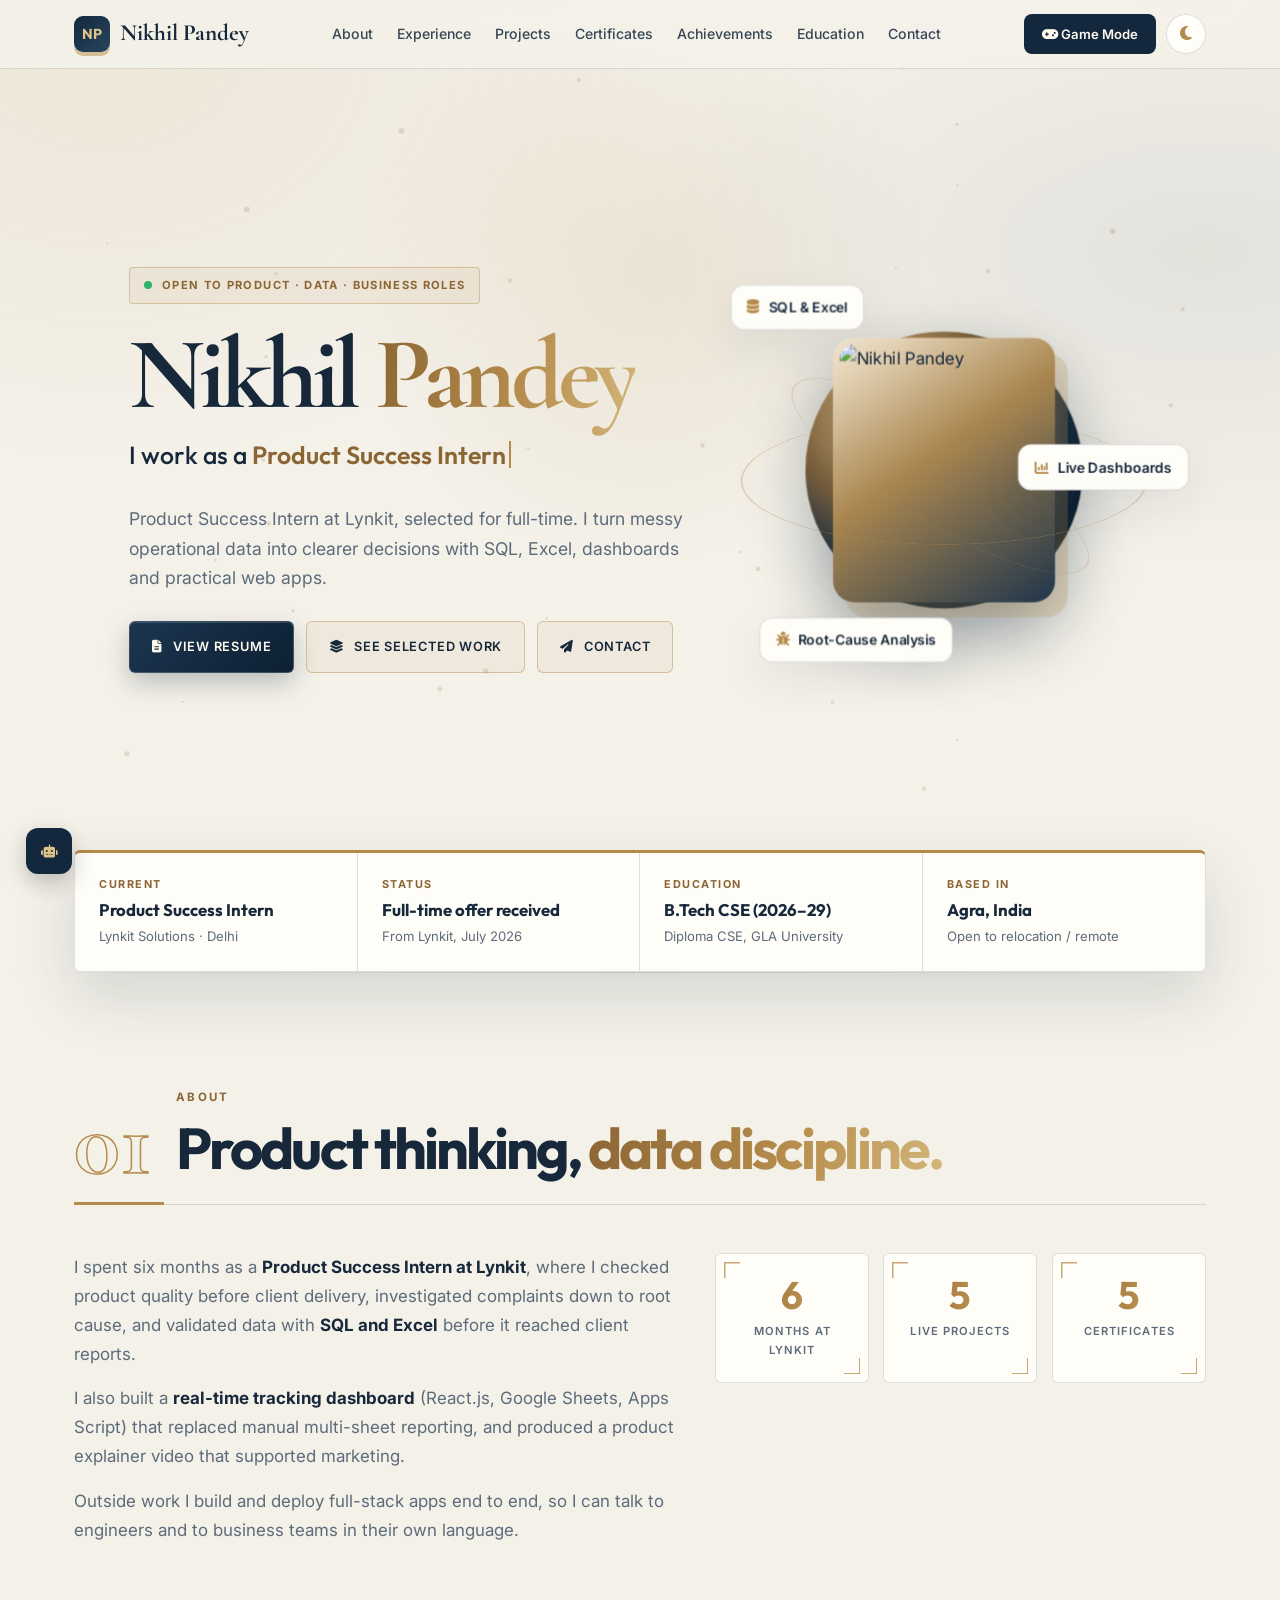
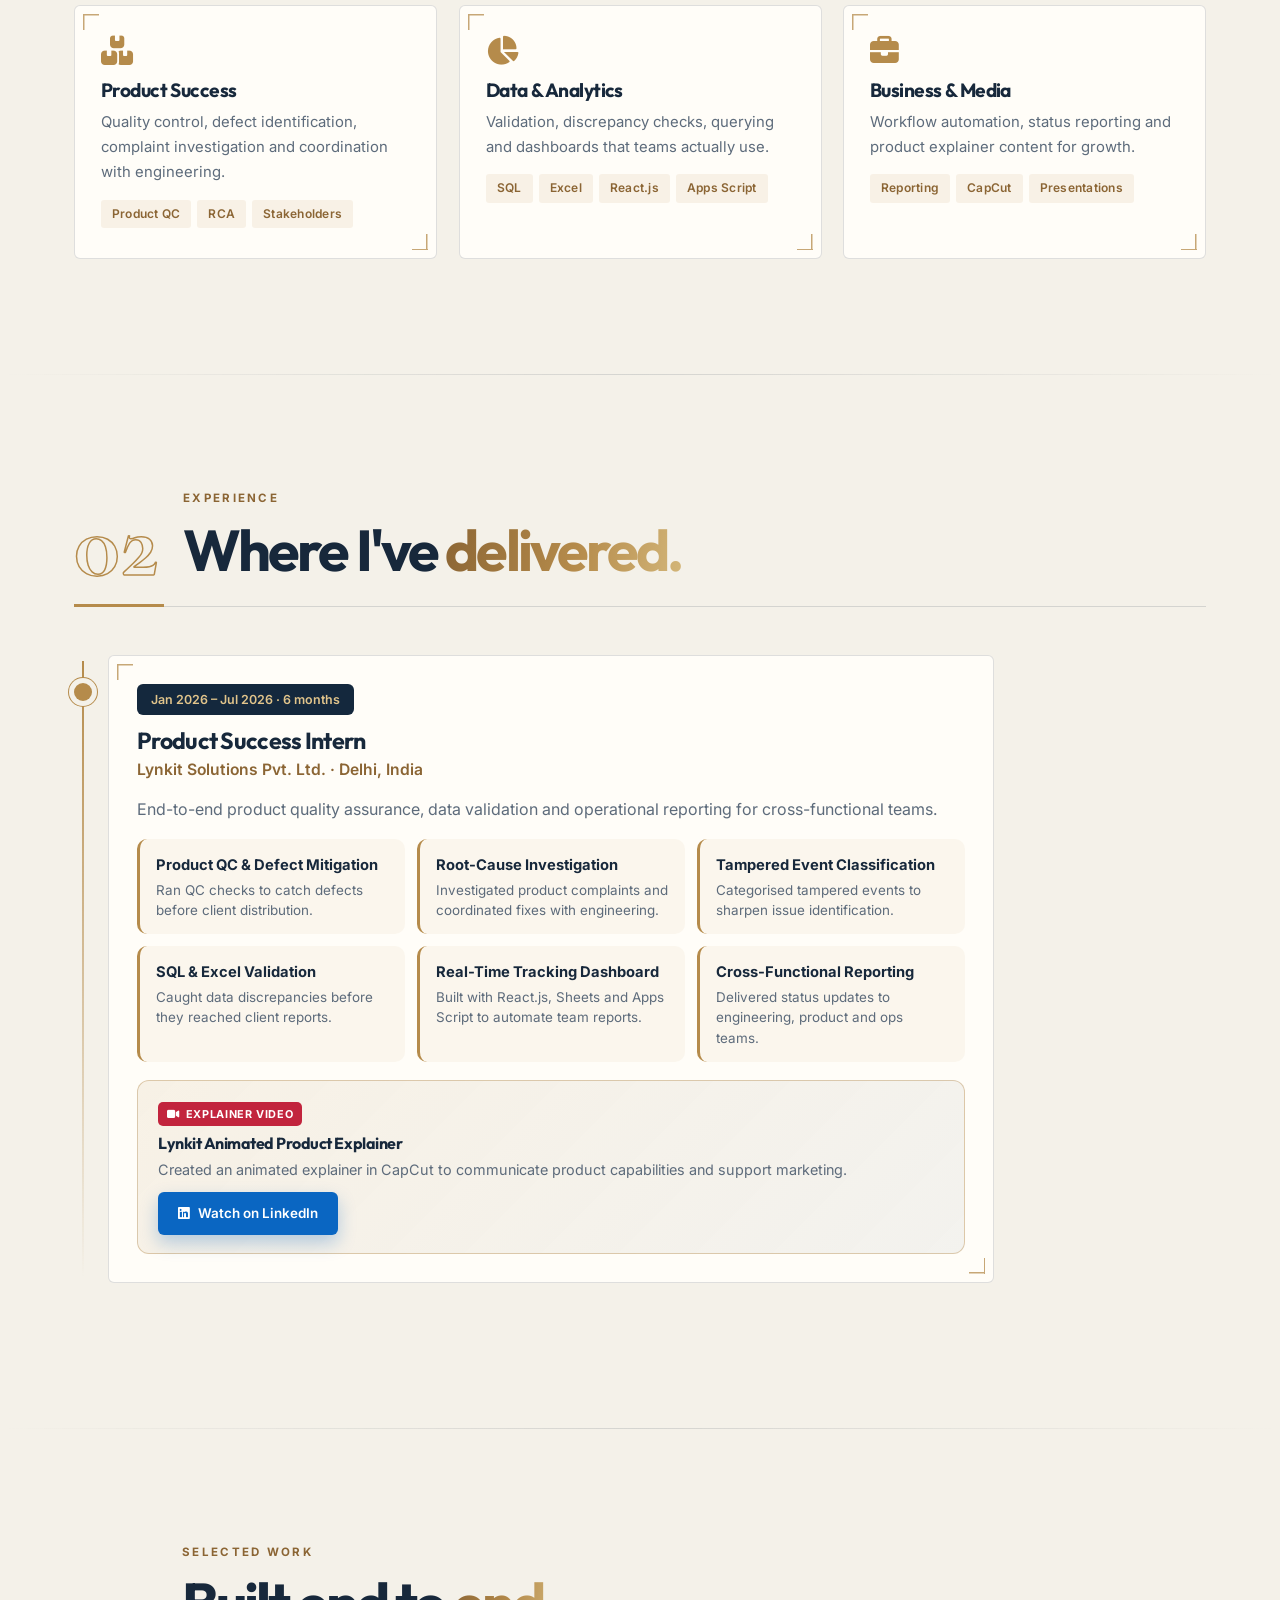
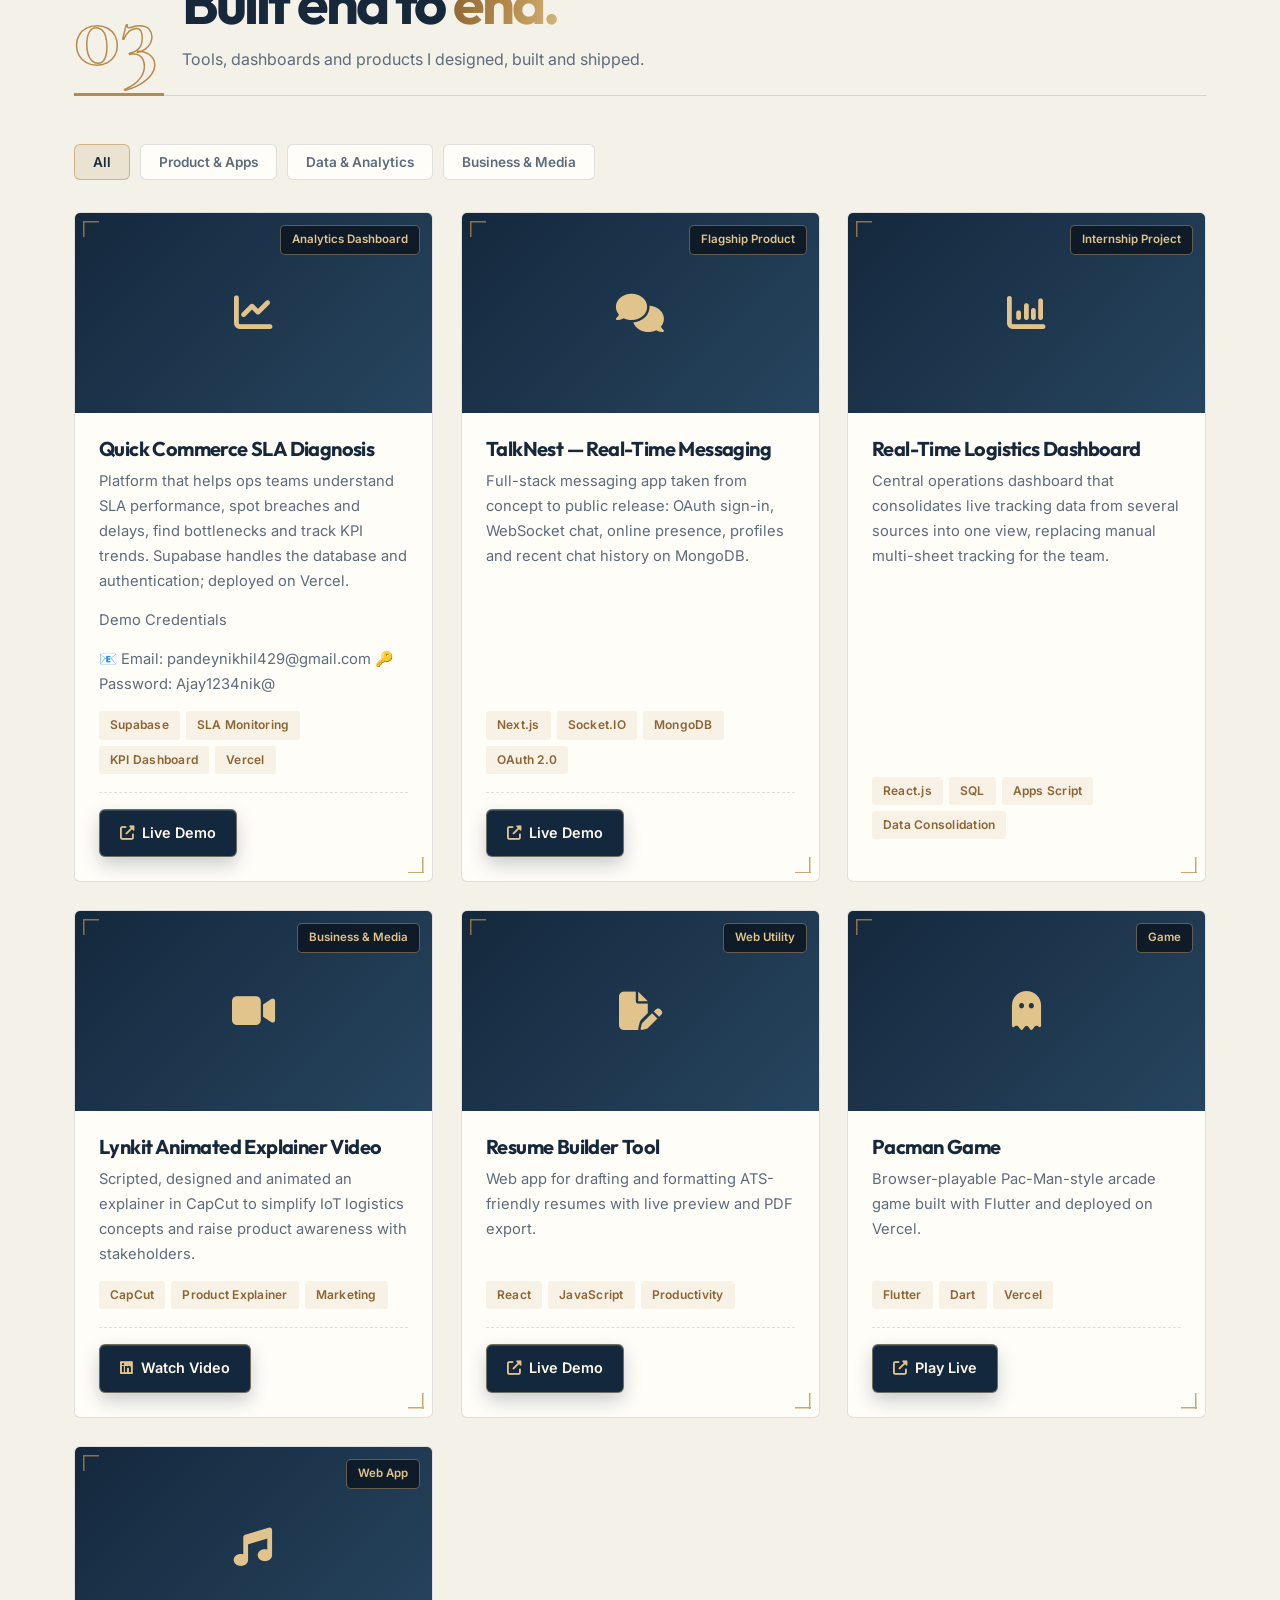
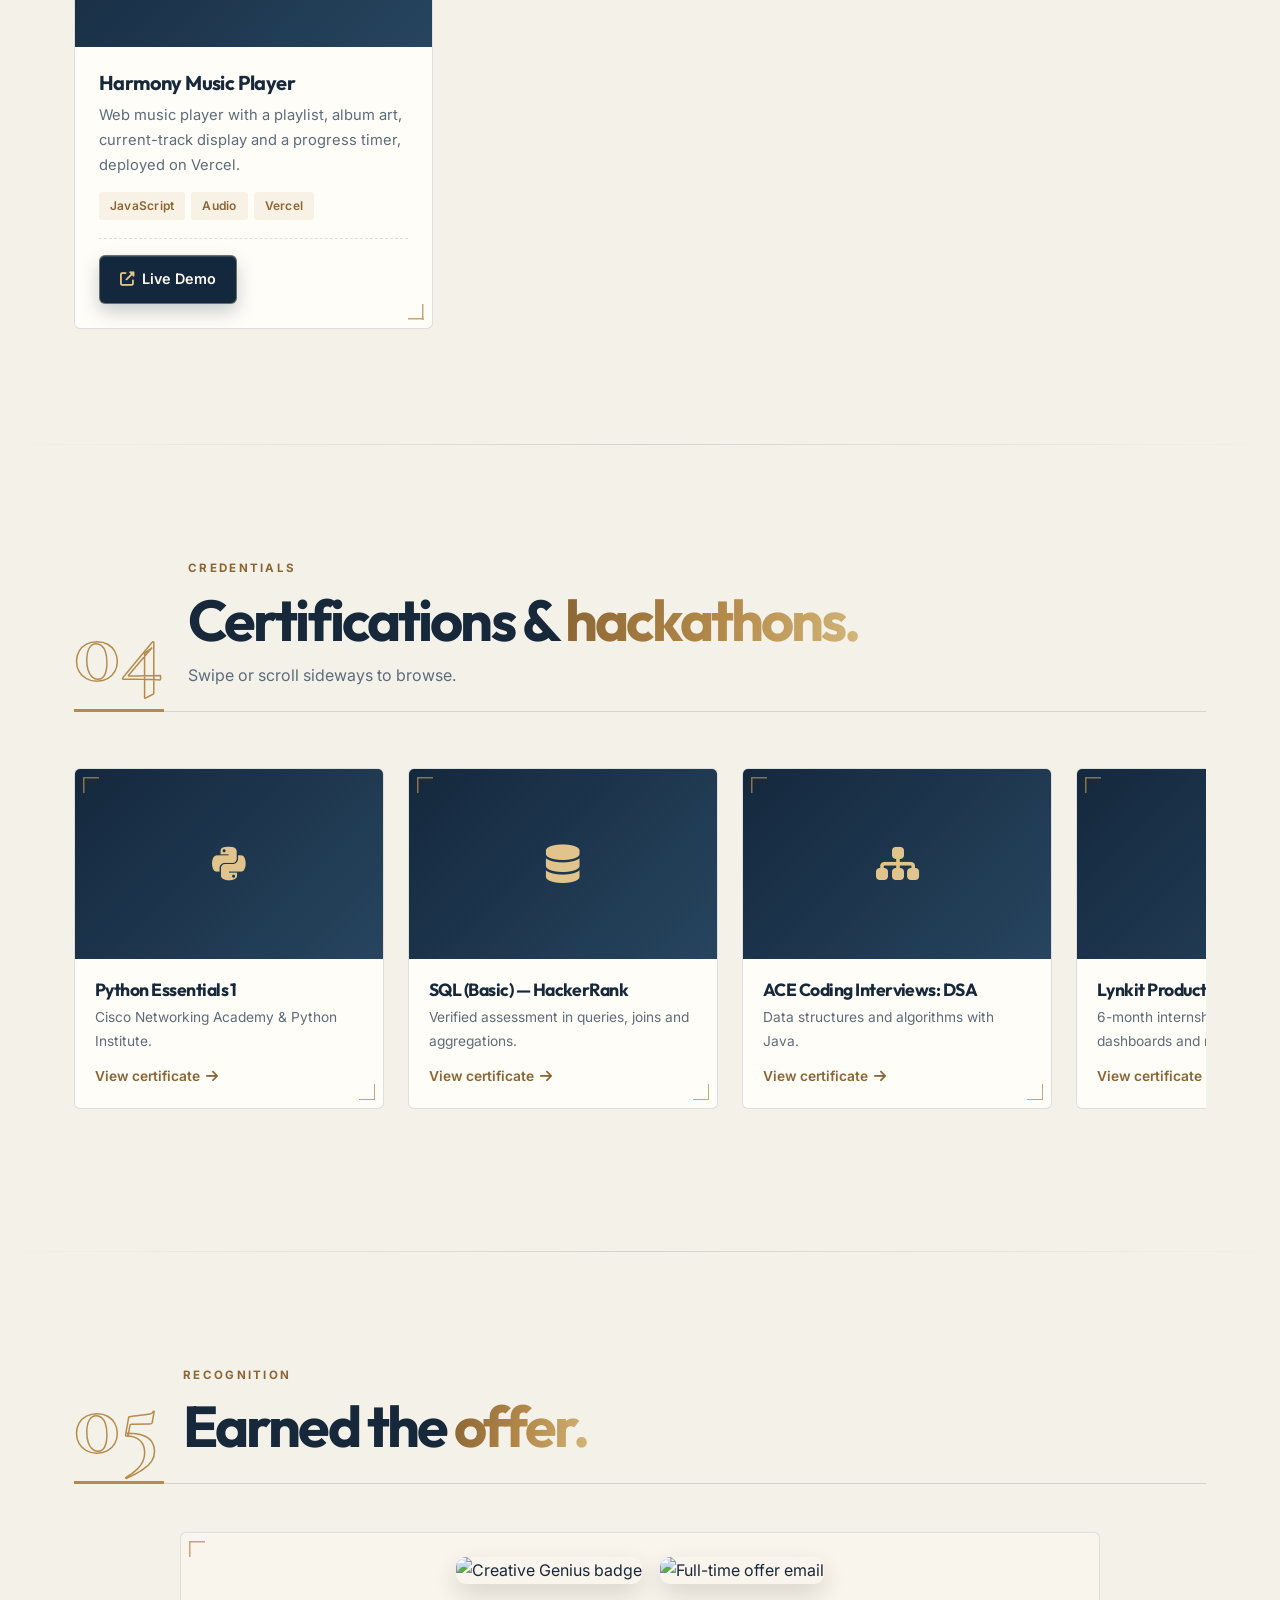
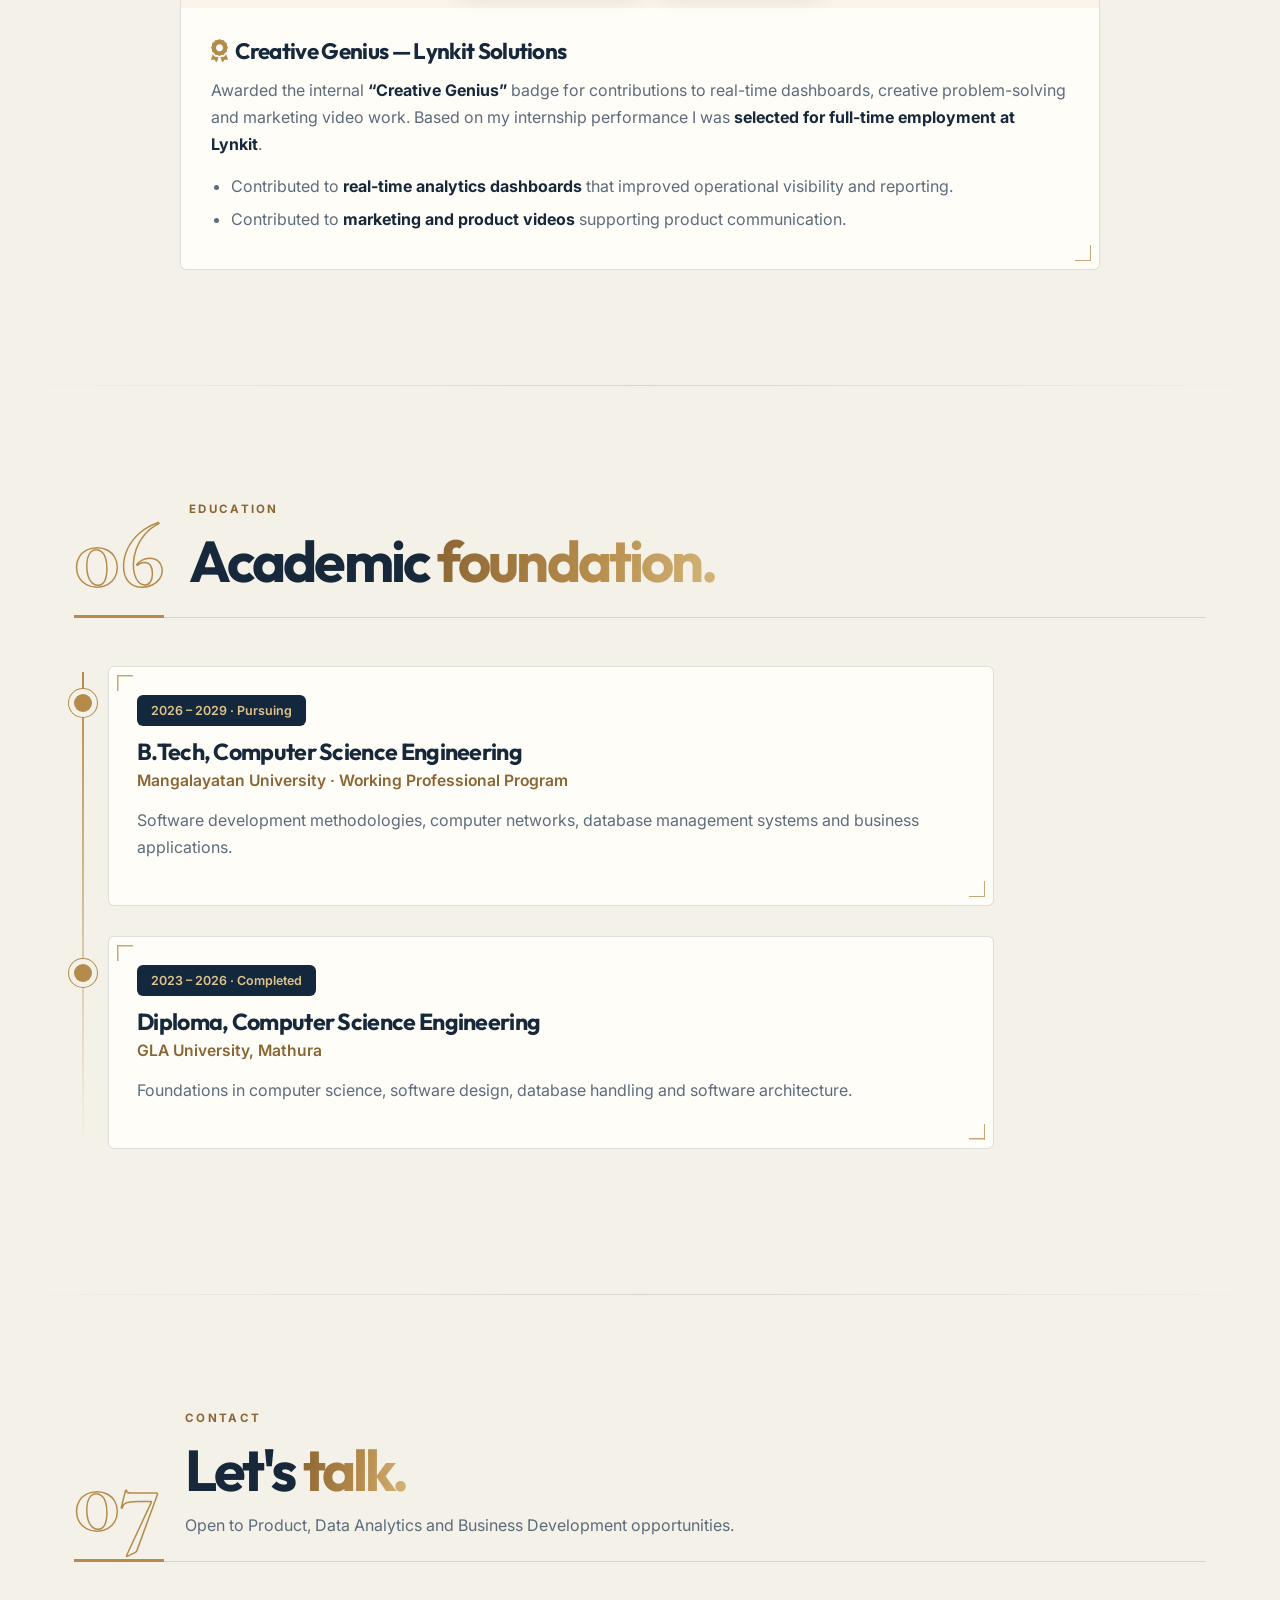
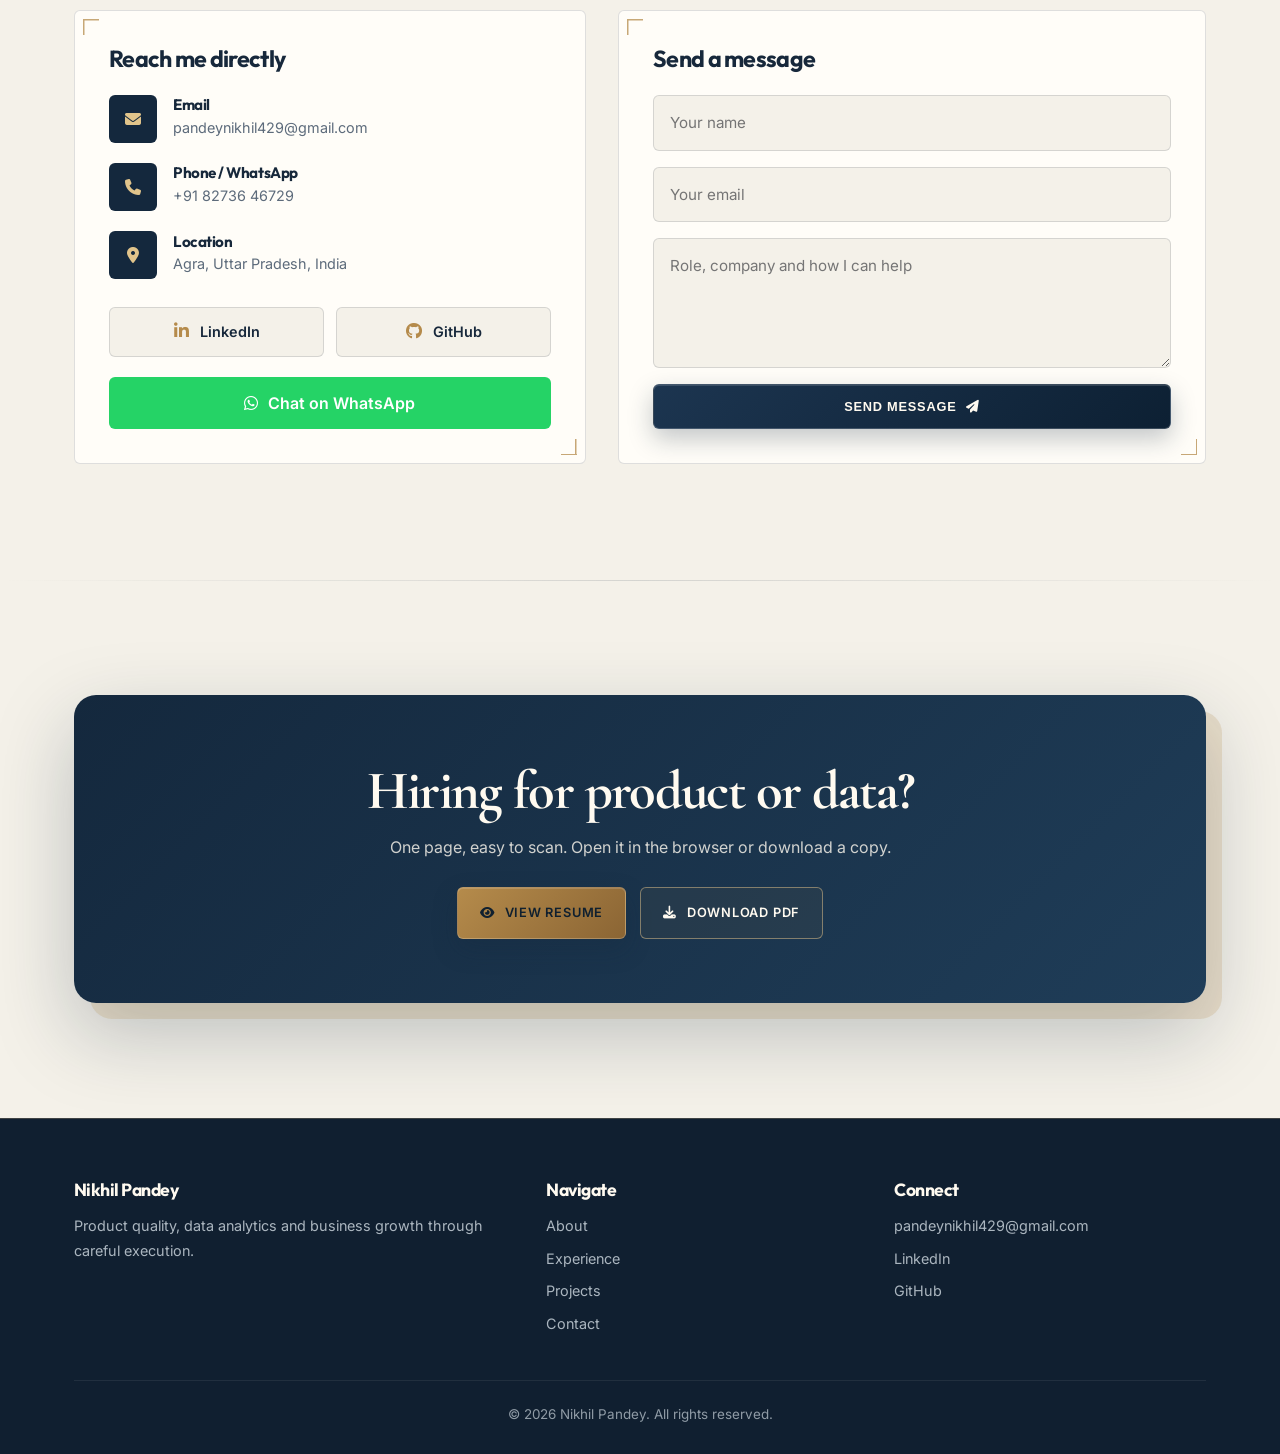
==== commit c3ba39d7: "Update index.html" ====
--- a/index.html
+++ b/index.html
@@ -158,6 +158,10 @@
         <div class="proj-body">
           <h3>Quick Commerce SLA Diagnosis</h3>
           <p>Platform that helps ops teams understand SLA performance, spot breaches and delays, find bottlenecks and track KPI trends. Supabase handles the database and authentication; deployed on Vercel.</p>
+          <p>Demo Credentials</p>
+<p>📧 Email: pandeynikhil429@gmail.com
+🔑 Password: Ajay1234nik@
+</p>
           <div class="tags"><span class="tag">Supabase</span><span class="tag">SLA Monitoring</span><span class="tag">KPI Dashboard</span><span class="tag">Vercel</span></div>
           <div class="demo-box">
             <button type="button" id="demoToggle"><i class="fas fa-key"></i> Reveal demo login</button>
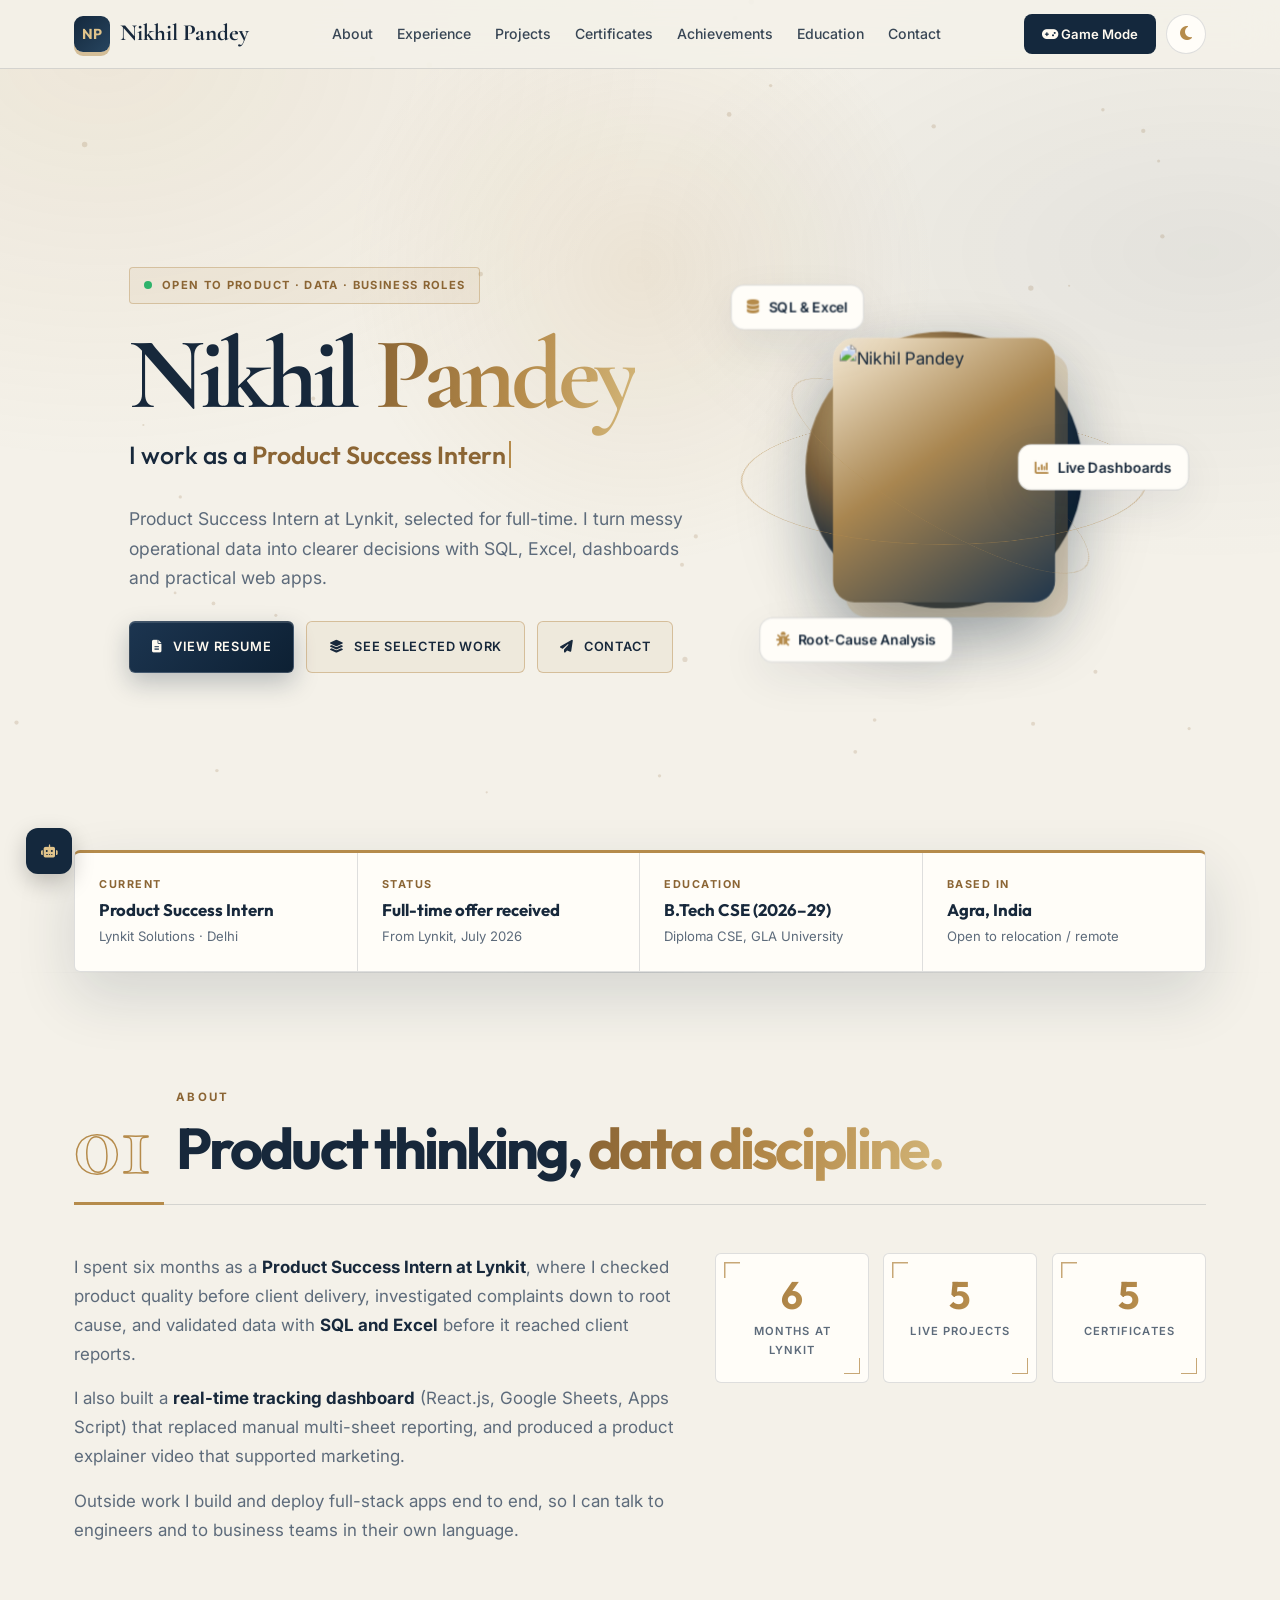
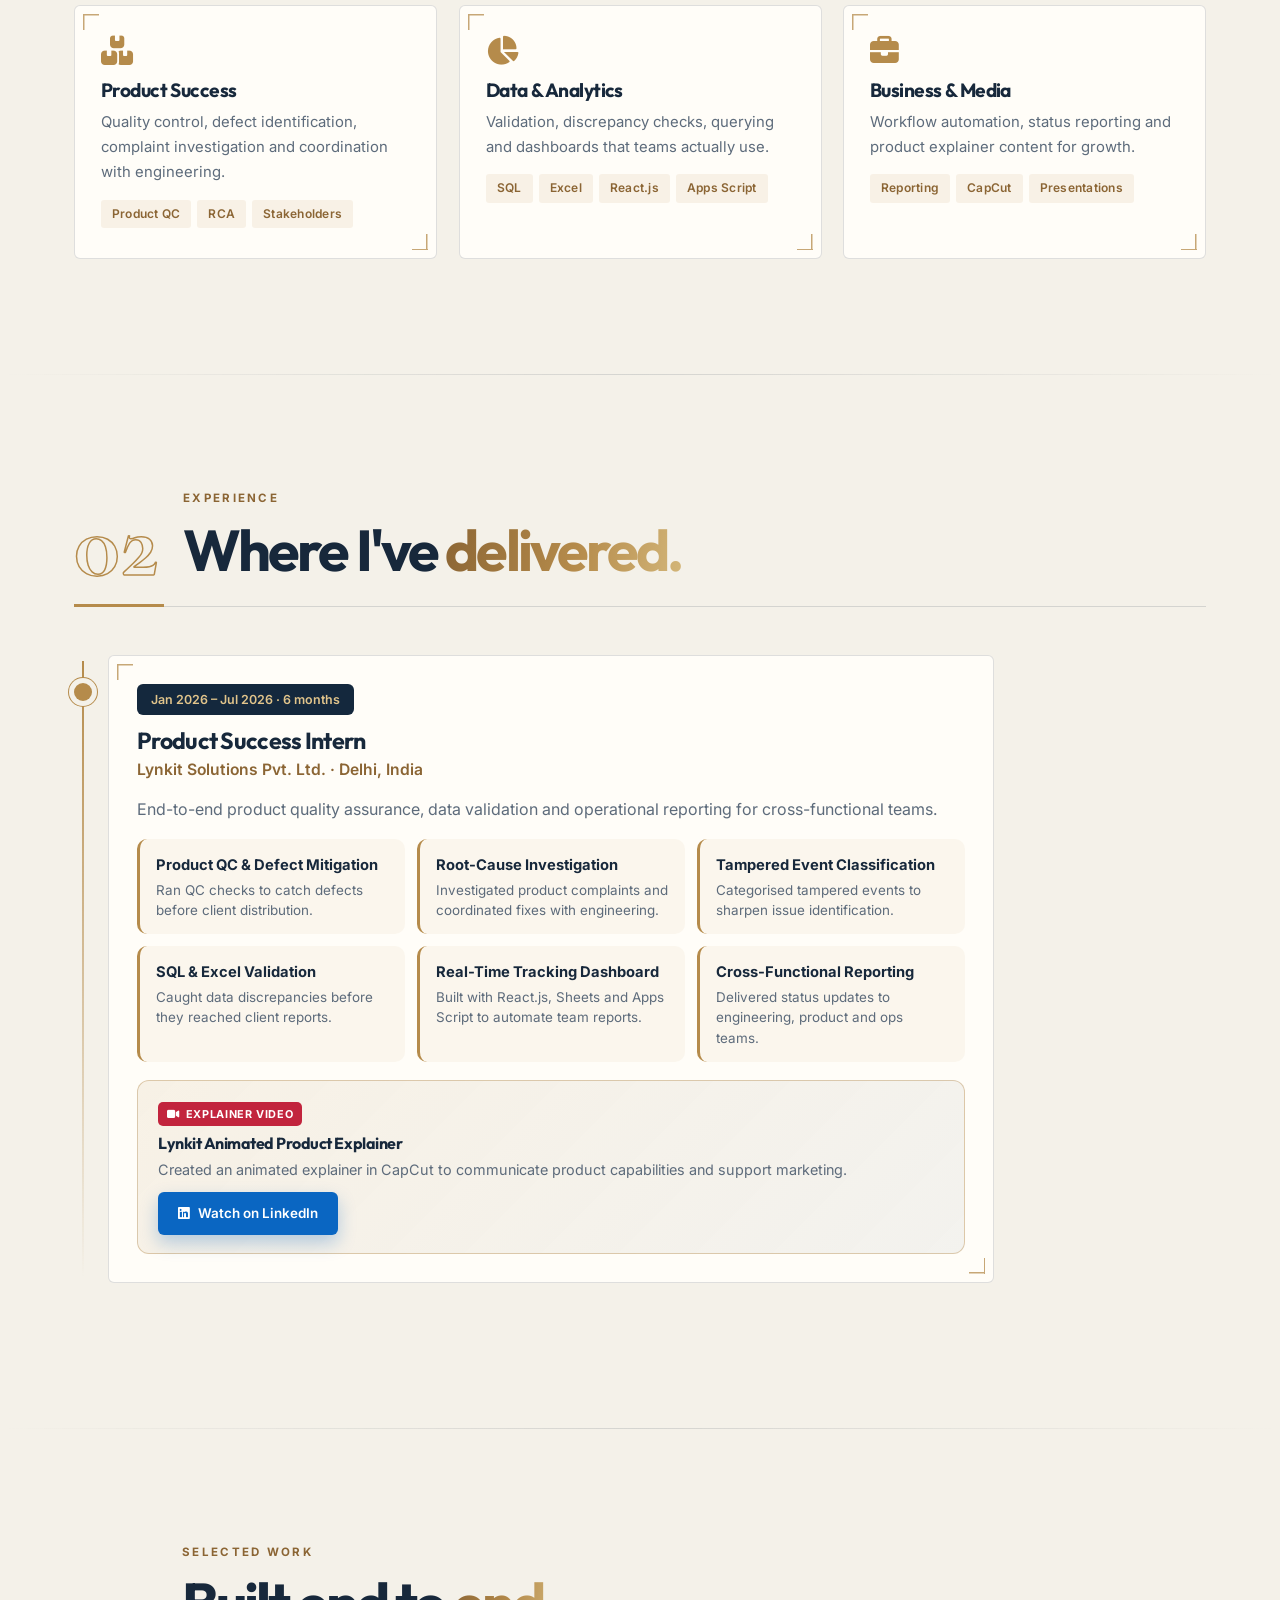
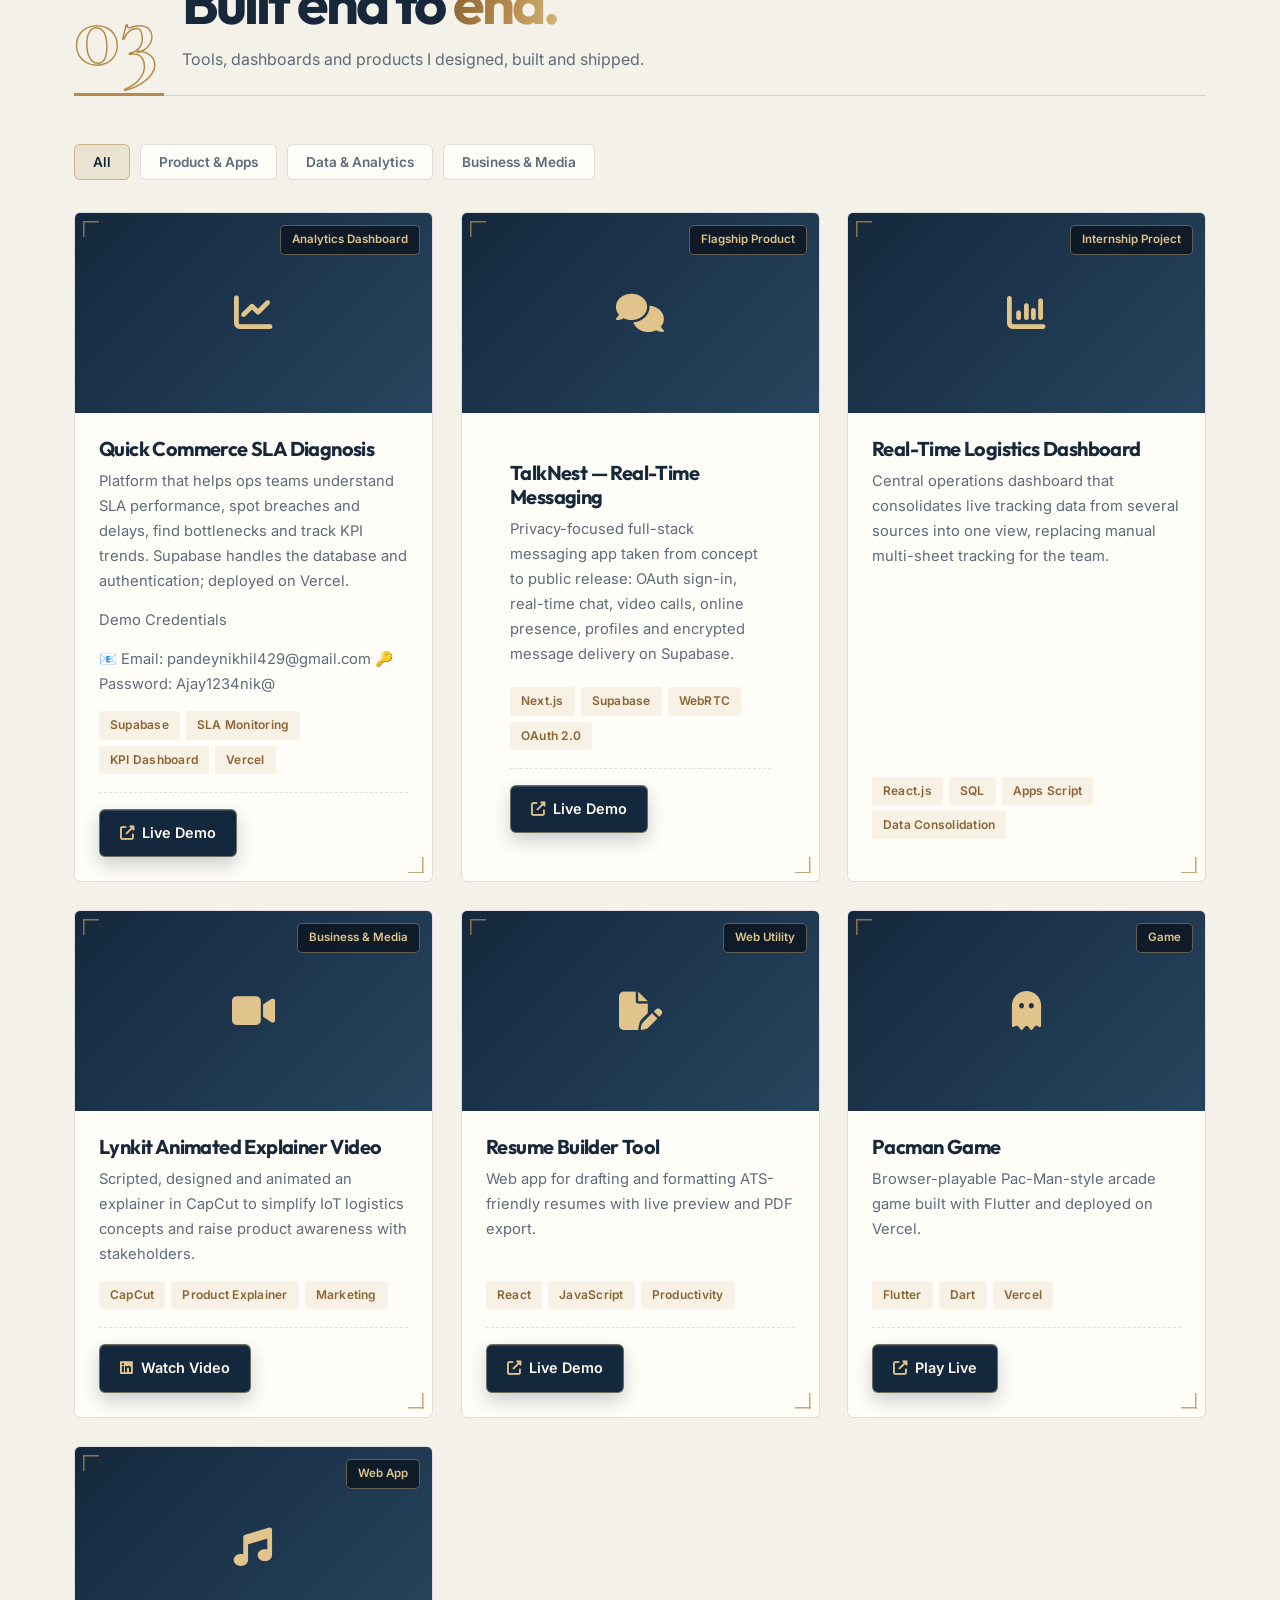
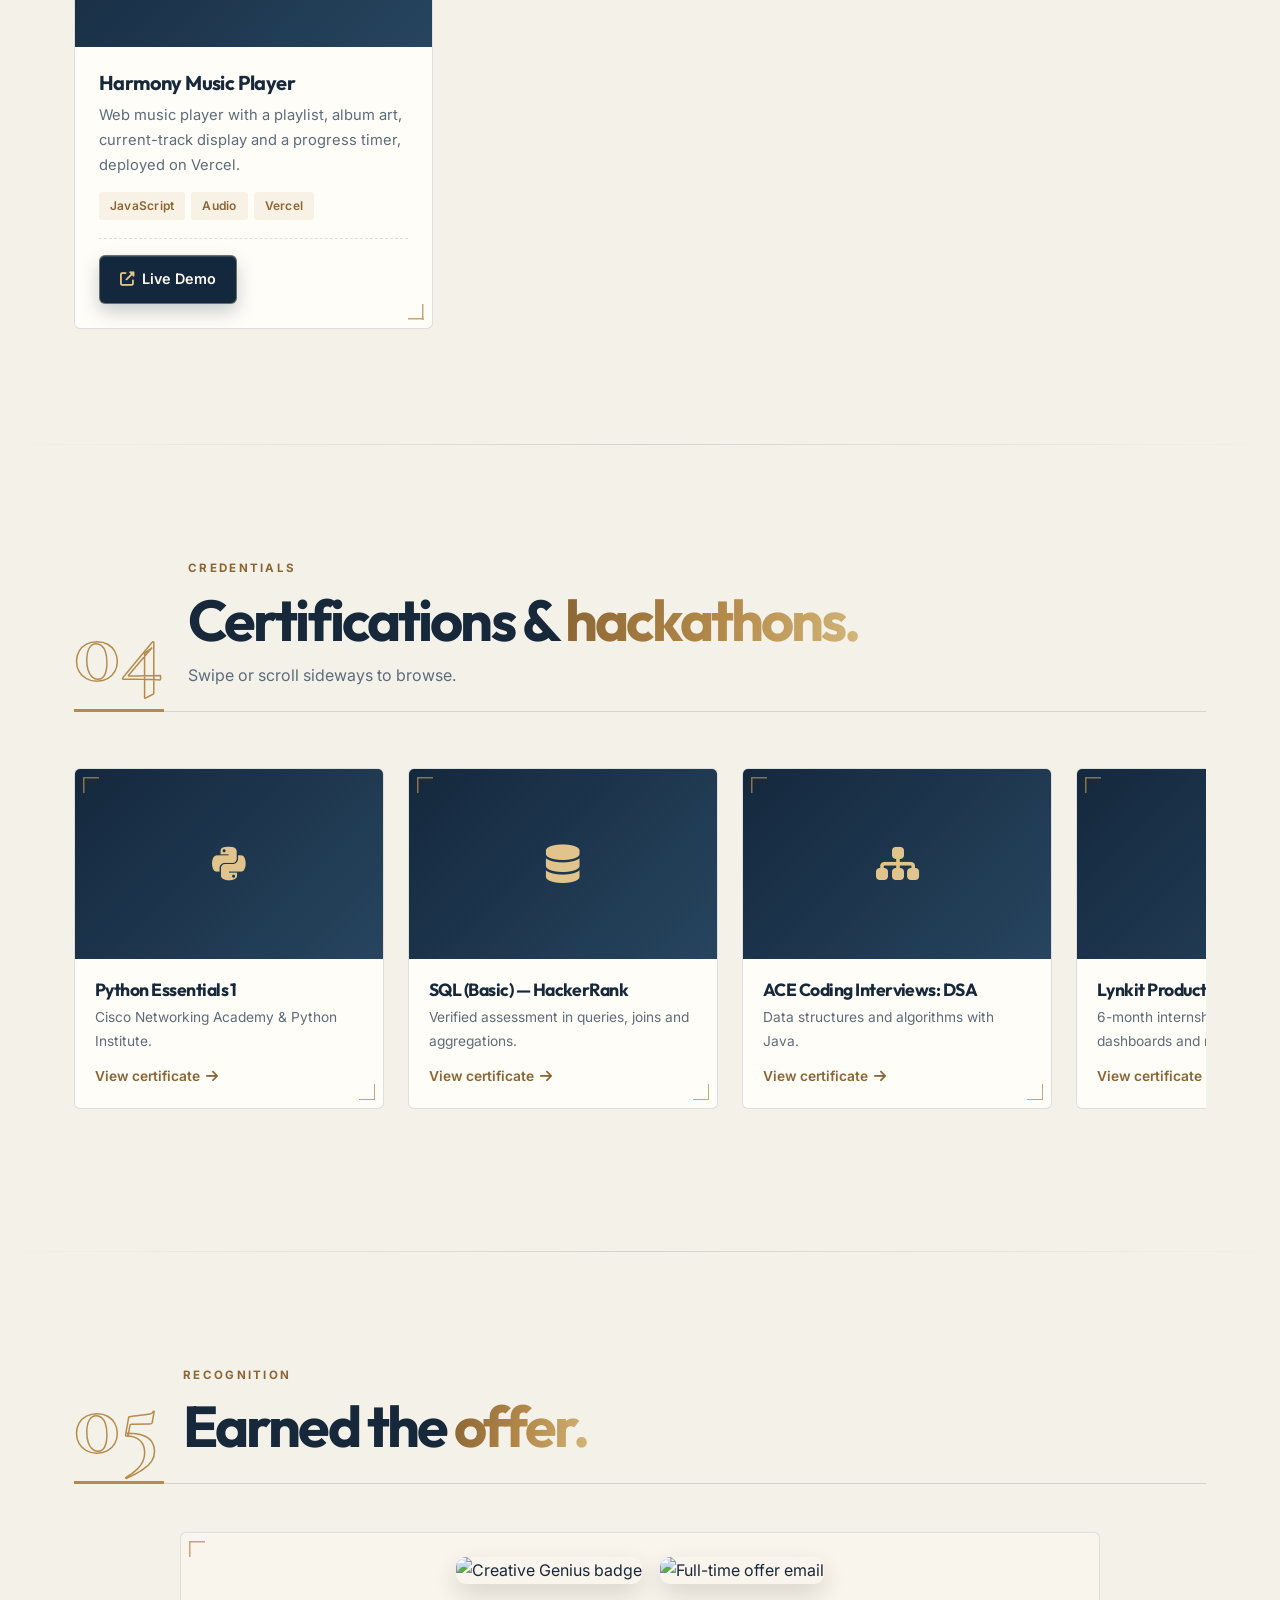
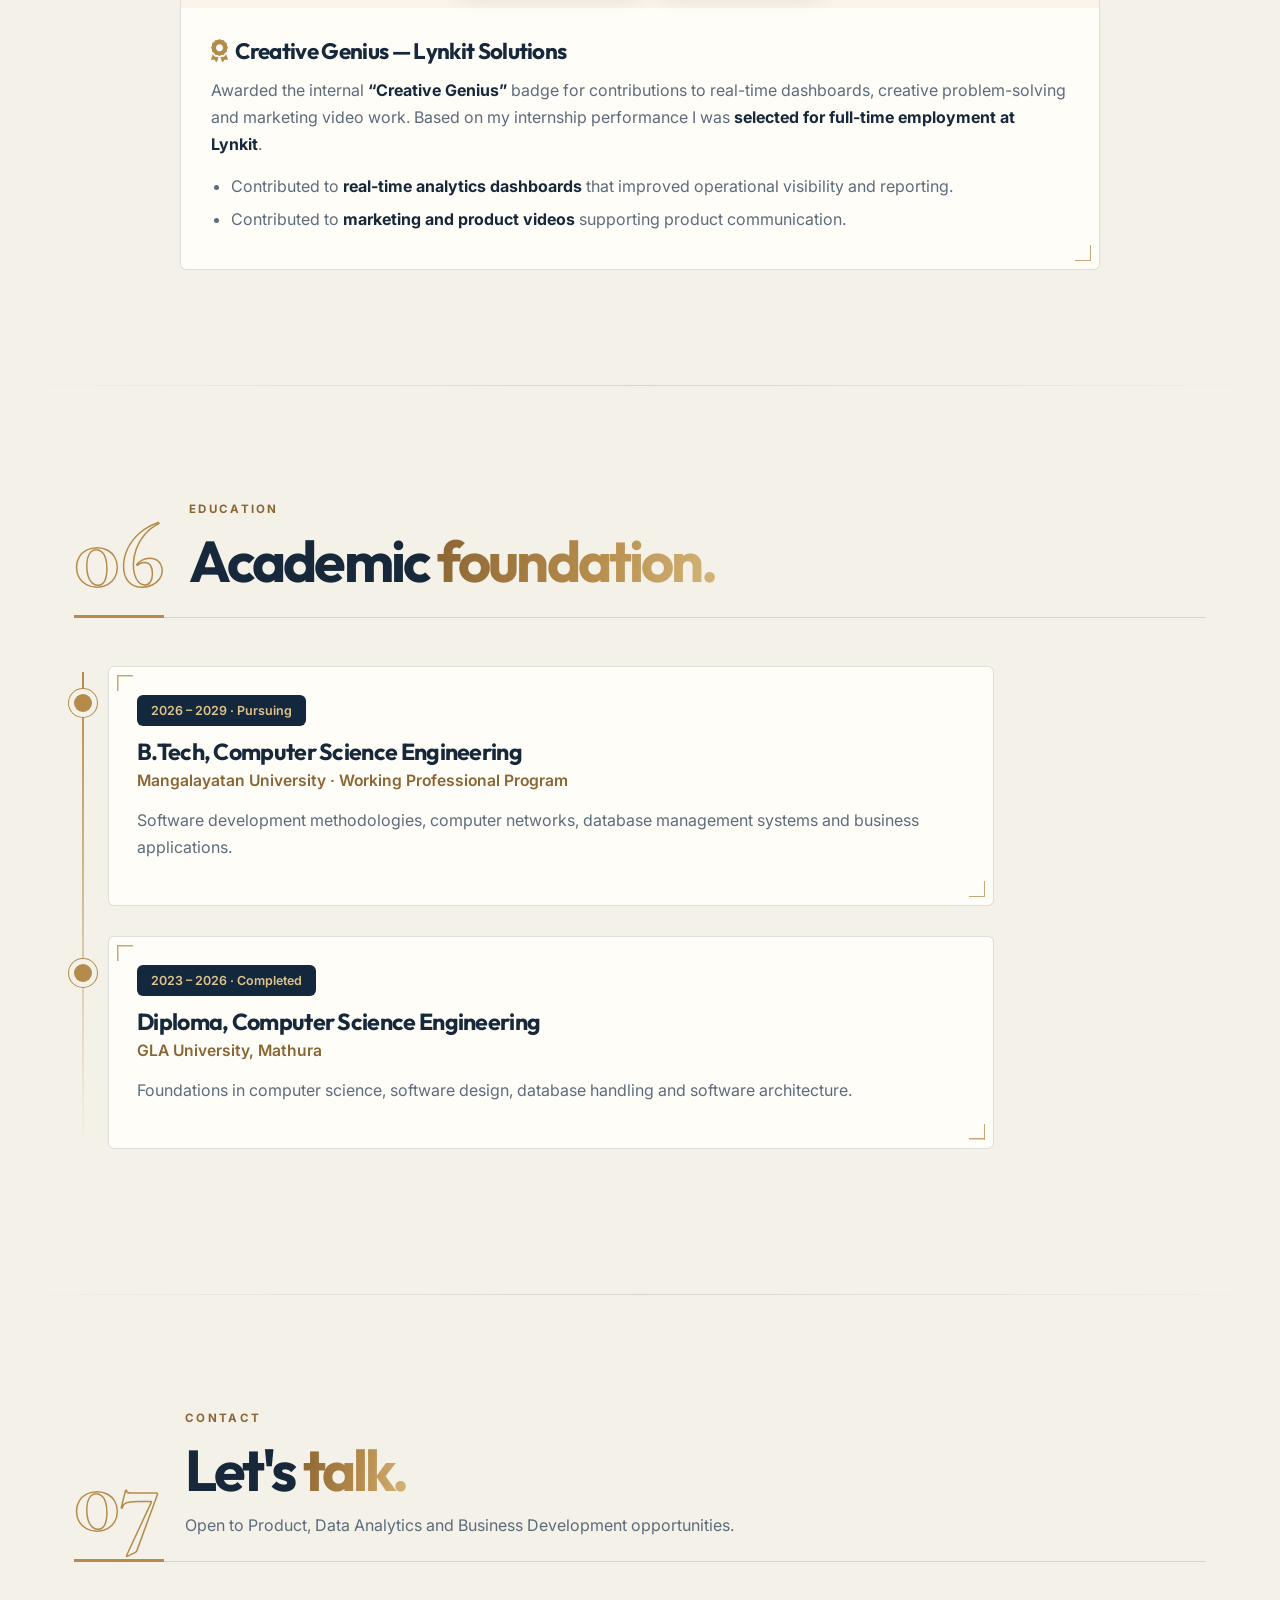
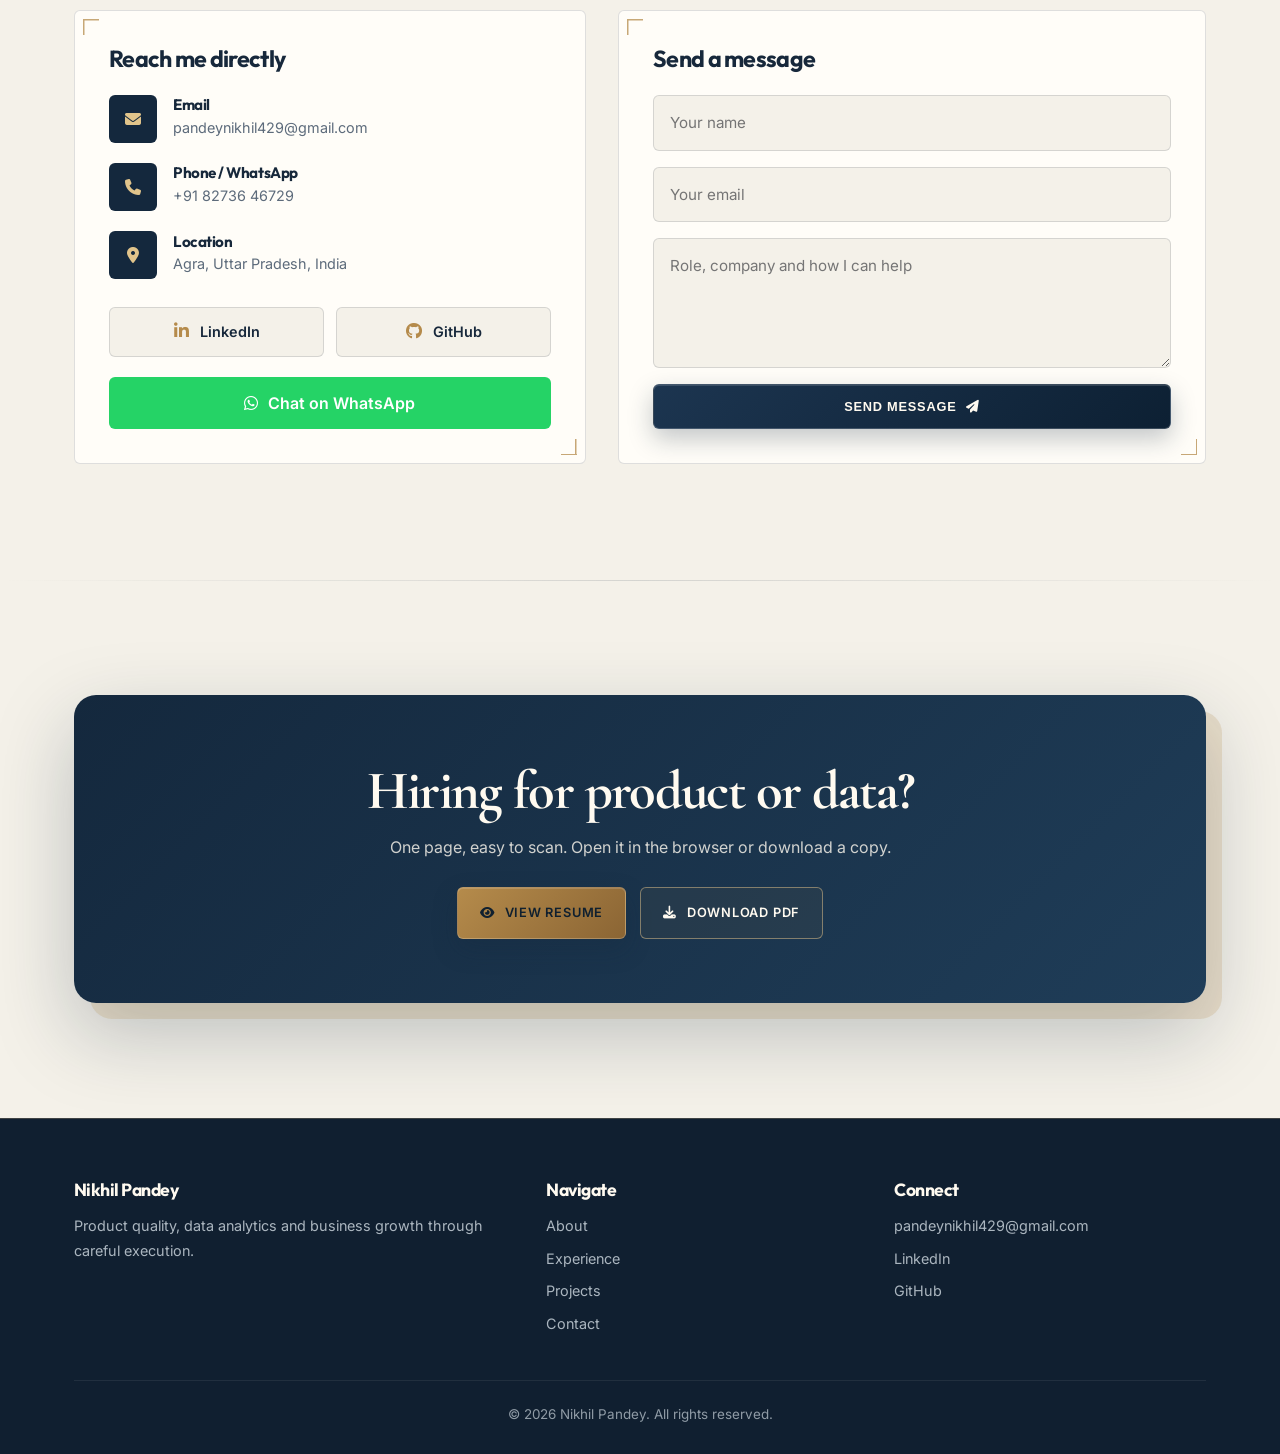
==== commit 0c9e70b2: "Revise TalkNest project details and links Updated project description and technologies for TalkNest." ====
--- a/index.html
+++ b/index.html
@@ -174,12 +174,13 @@
       <article class="card proj tilt rv" data-cat="product">
         <div class="thumb"><img src="https://github.com/n2023ik/my-portfoli/blob/main/Screenshot%202025-08-16%20233126.png?raw=true" alt="TalkNest" loading="lazy"><div class="fallback"><i class="fas fa-comments"></i></div><span class="badge">Flagship Product</span></div>
         <div class="proj-body">
-          <h3>TalkNest — Real-Time Messaging</h3>
-          <p>Full-stack messaging app taken from concept to public release: OAuth sign-in, WebSocket chat, online presence, profiles and recent chat history on MongoDB.</p>
-          <div class="tags"><span class="tag">Next.js</span><span class="tag">Socket.IO</span><span class="tag">MongoDB</span><span class="tag">OAuth 2.0</span></div>
-          <div class="links"><a class="link" href="https://chatterbox-vly4.onrender.com/" target="_blank" rel="noopener"><i class="fas fa-external-link-alt"></i> Live Demo</a></div>
-        </div>
-      </article>
+          <div class="proj-body">
+  <h3>TalkNest — Real-Time Messaging</h3>
+  <p>Privacy-focused full-stack messaging app taken from concept to public release: OAuth sign-in, real-time chat, video calls, online presence, profiles and encrypted message delivery on Supabase.</p>
+  <div class="tags"><span class="tag">Next.js</span><span class="tag">Supabase</span><span class="tag">WebRTC</span><span class="tag">OAuth 2.0</span></div>
+  <div class="links"><a class="link" href="https://chatweb-zt58.vercel.app/" target="_blank" rel="noopener"><i class="fas fa-external-link-alt"></i> Live Demo</a></div>
+</div>
+</article>
 
       <article class="card proj tilt rv" data-cat="analytics">
         <div class="thumb"><img src="https://media.licdn.com/dms/image/v2/D560BAQEhlDgHa__tMA/company-logo_200_200/B56ZzRLOz.IYAI-/0/1773035908837/lynkit_india_logo?e=2147483647&v=beta&t=hVLhGlwxvg-pNkGGb1qXoyz5Qt7stwPmaR8fvAbxdoU" alt="Lynkit dashboard" loading="lazy" style="object-fit:contain;padding:30px"><div class="fallback"><i class="fas fa-chart-column"></i></div><span class="badge">Internship Project</span></div>
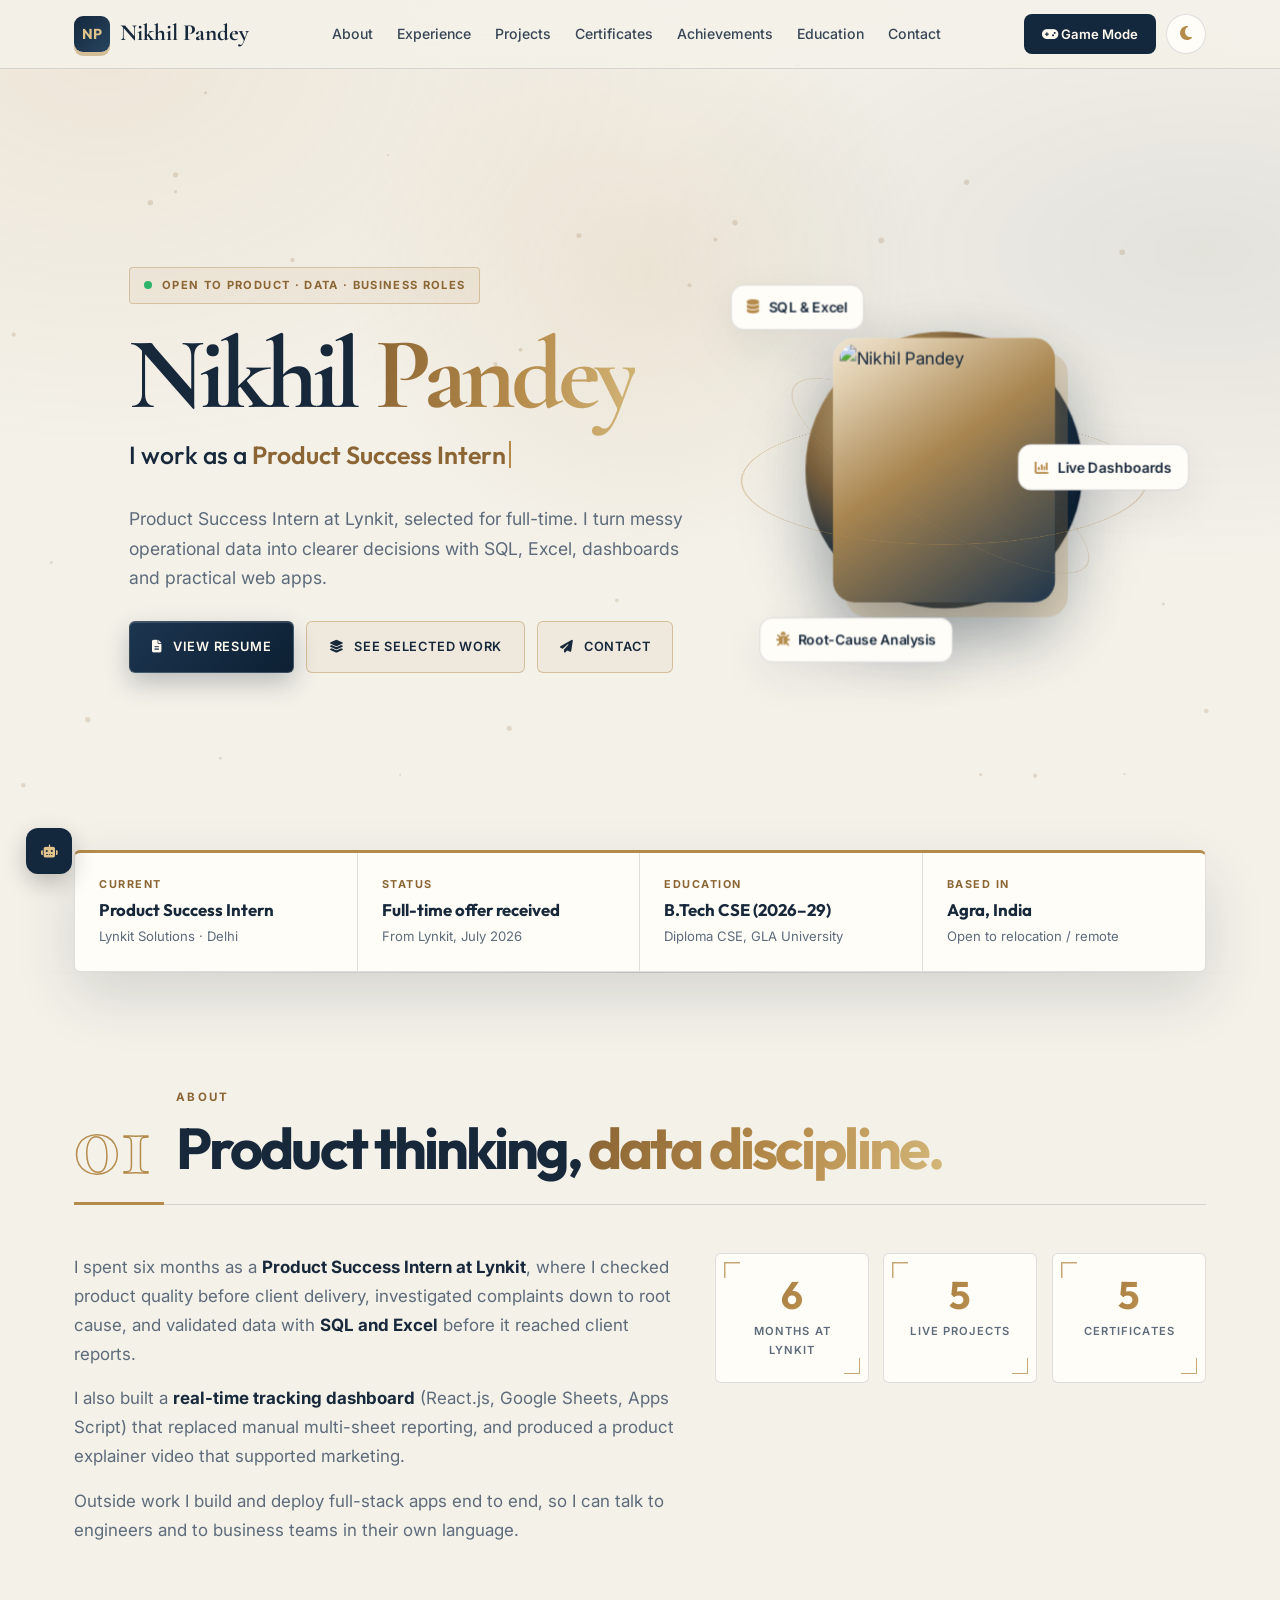
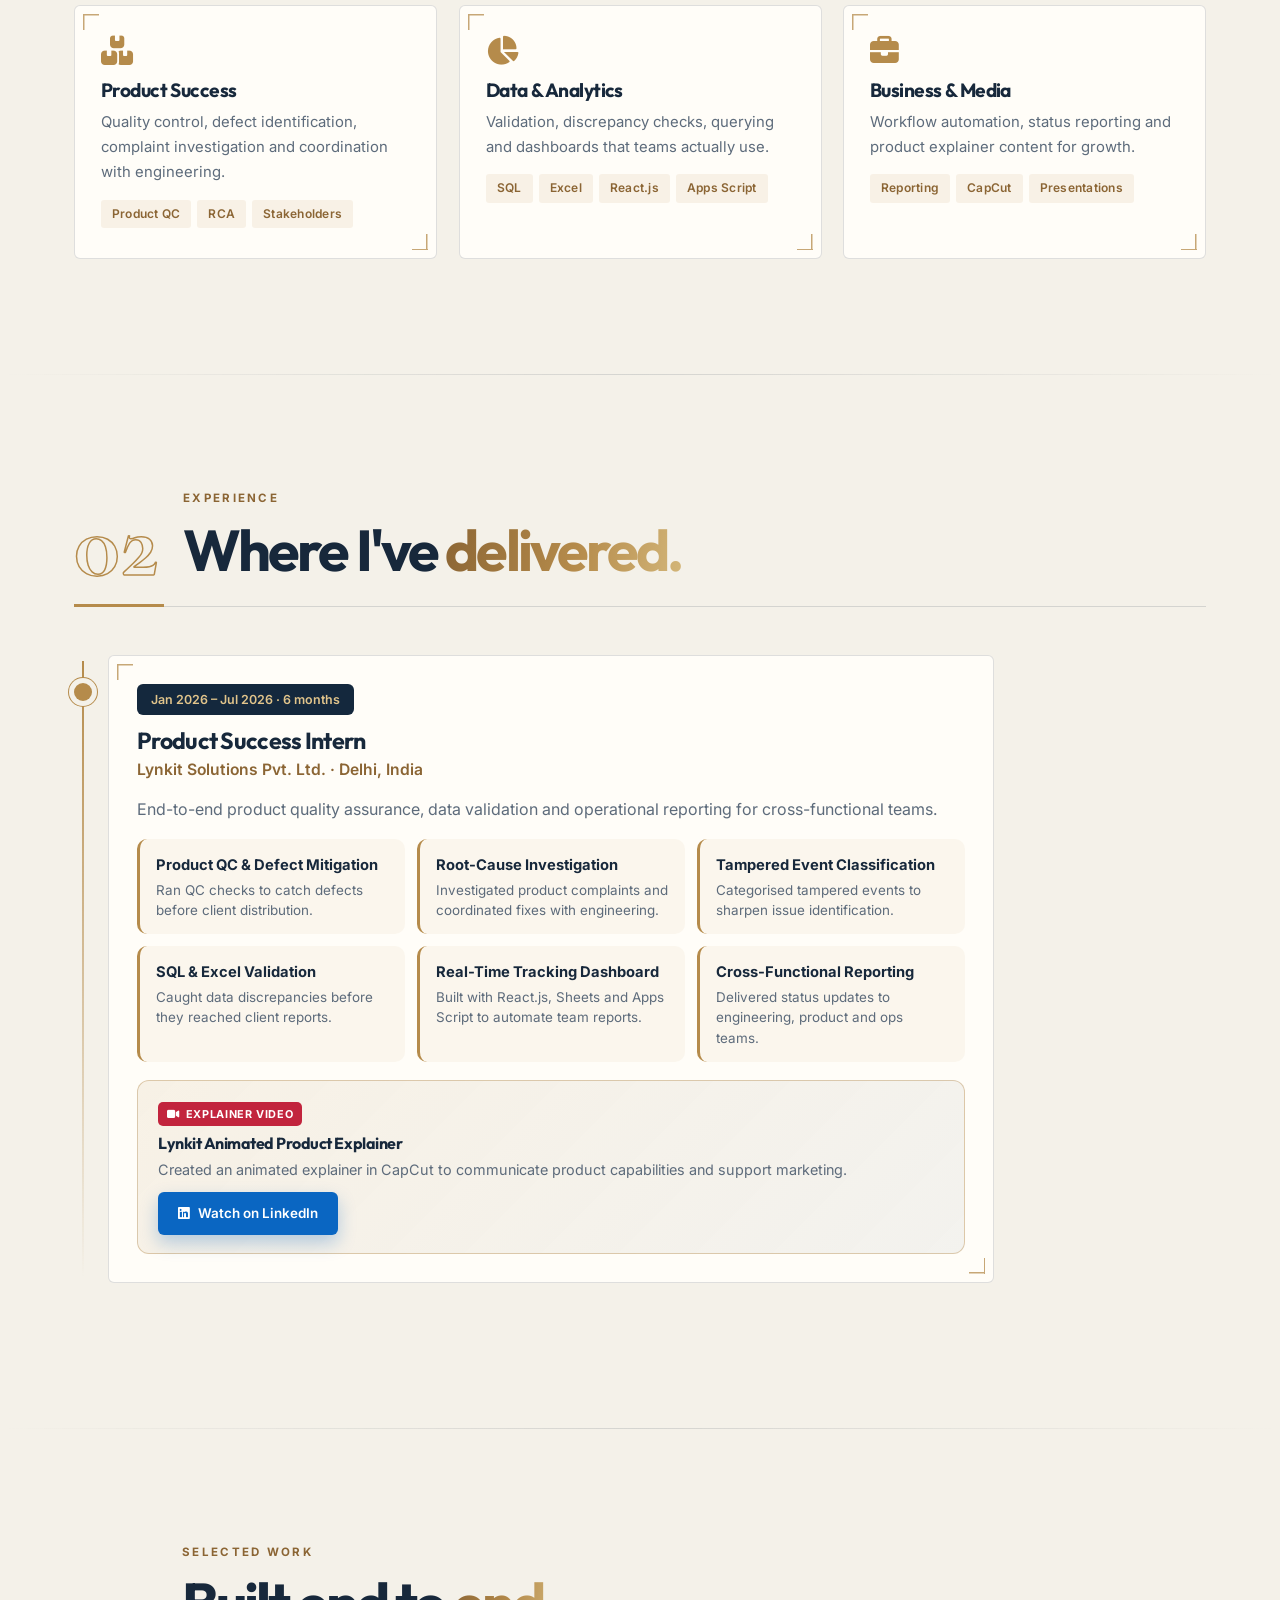
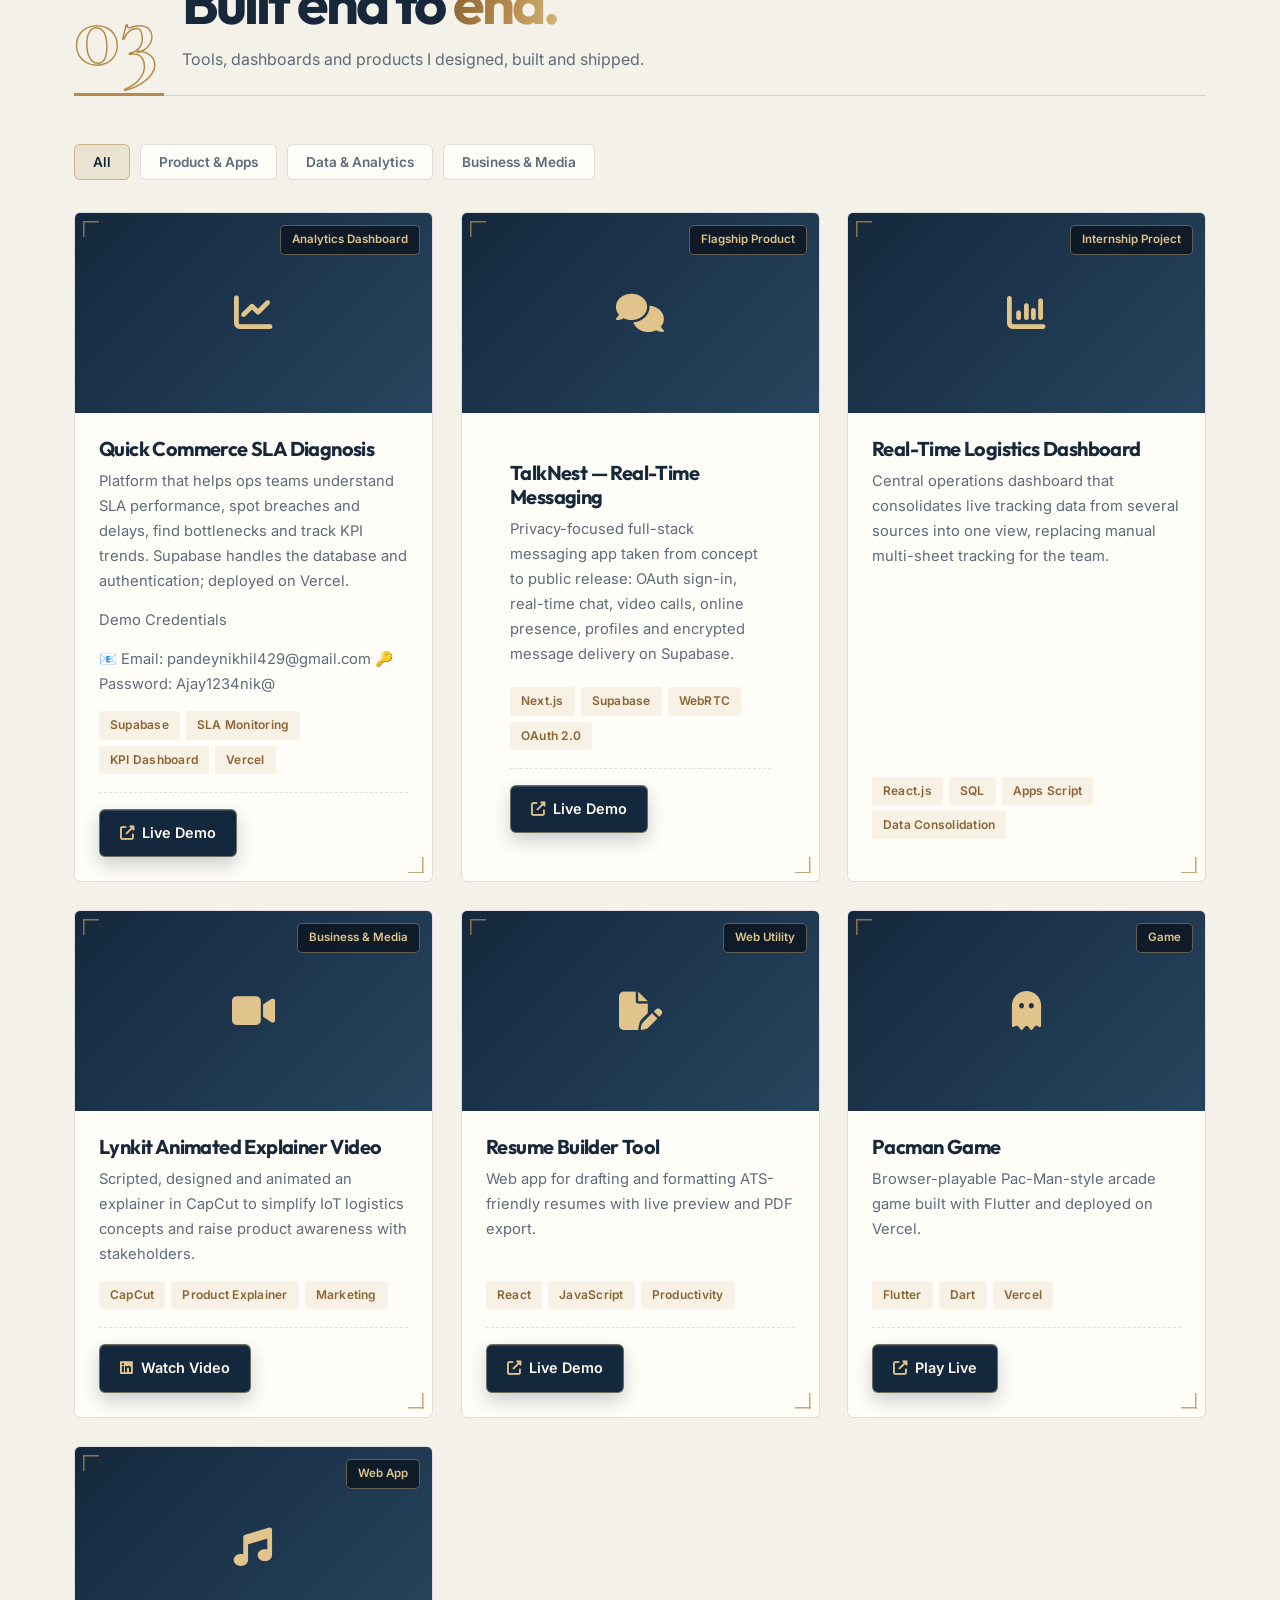
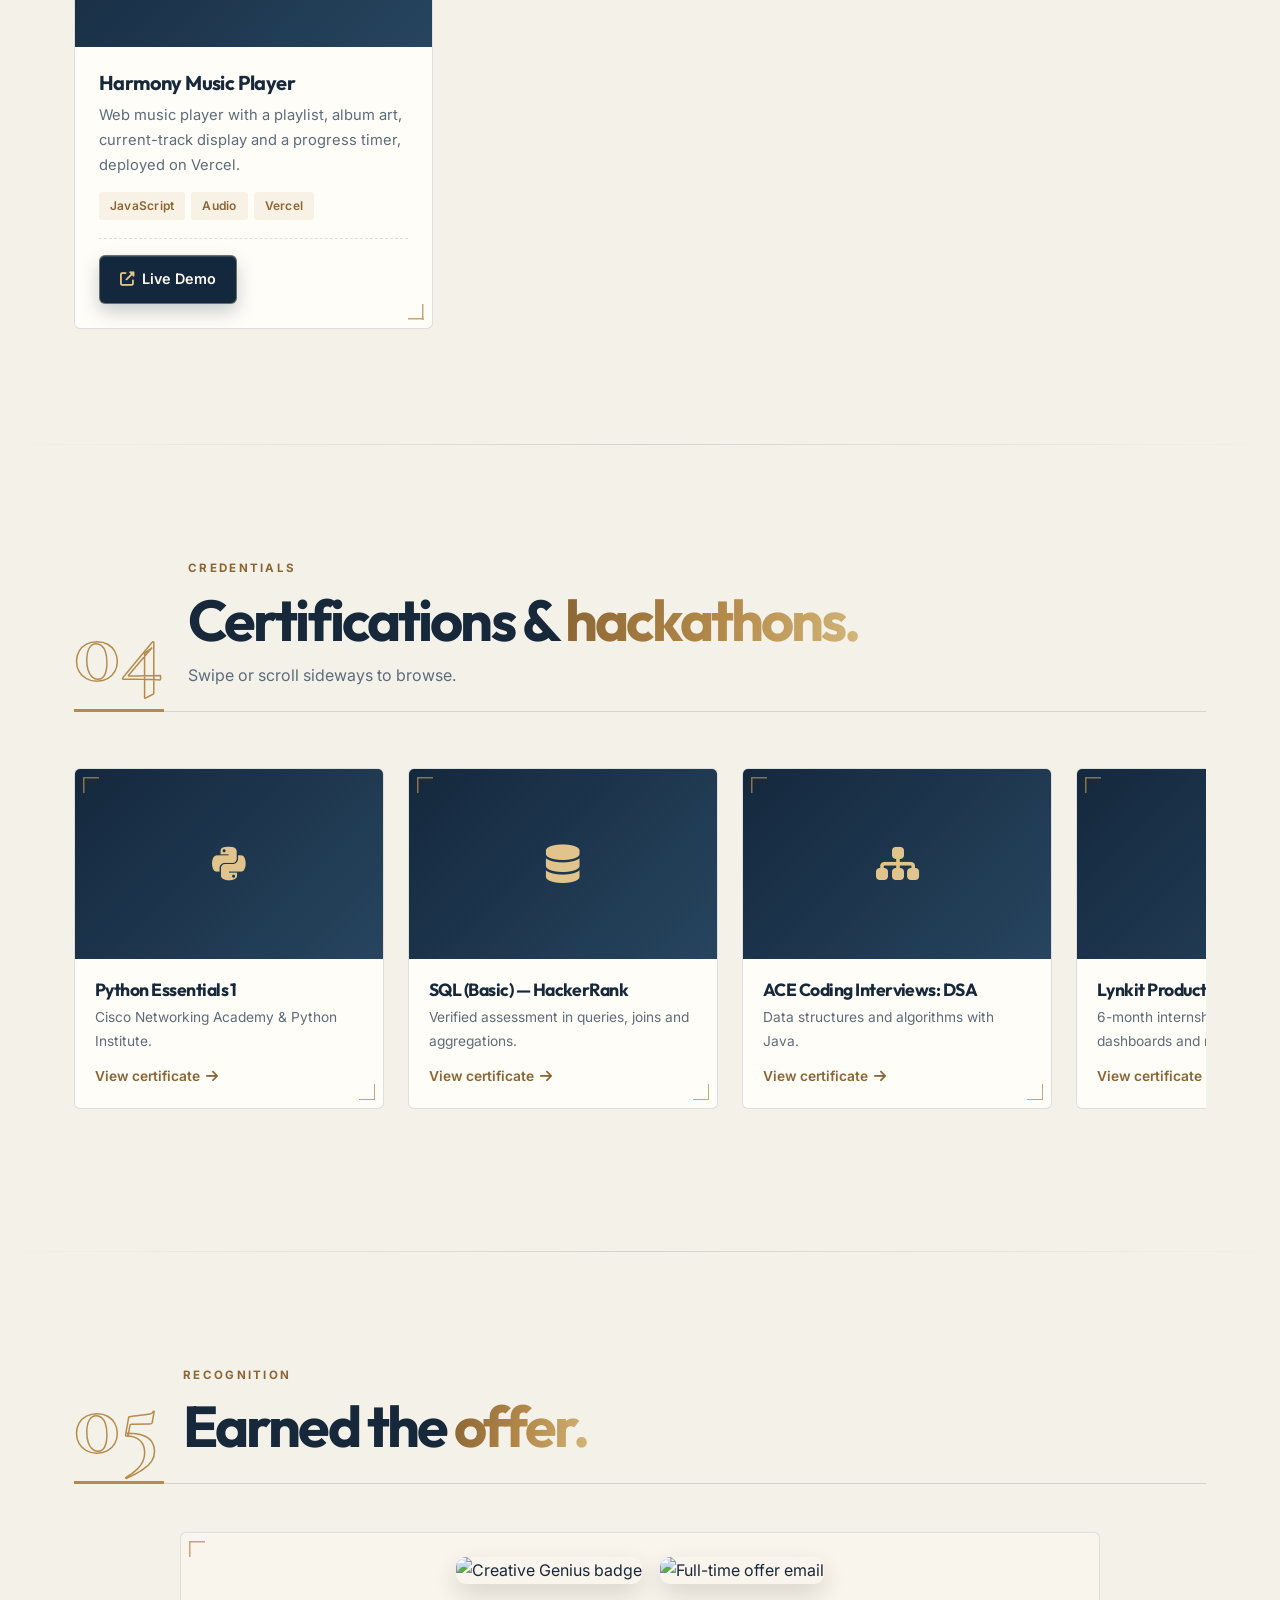
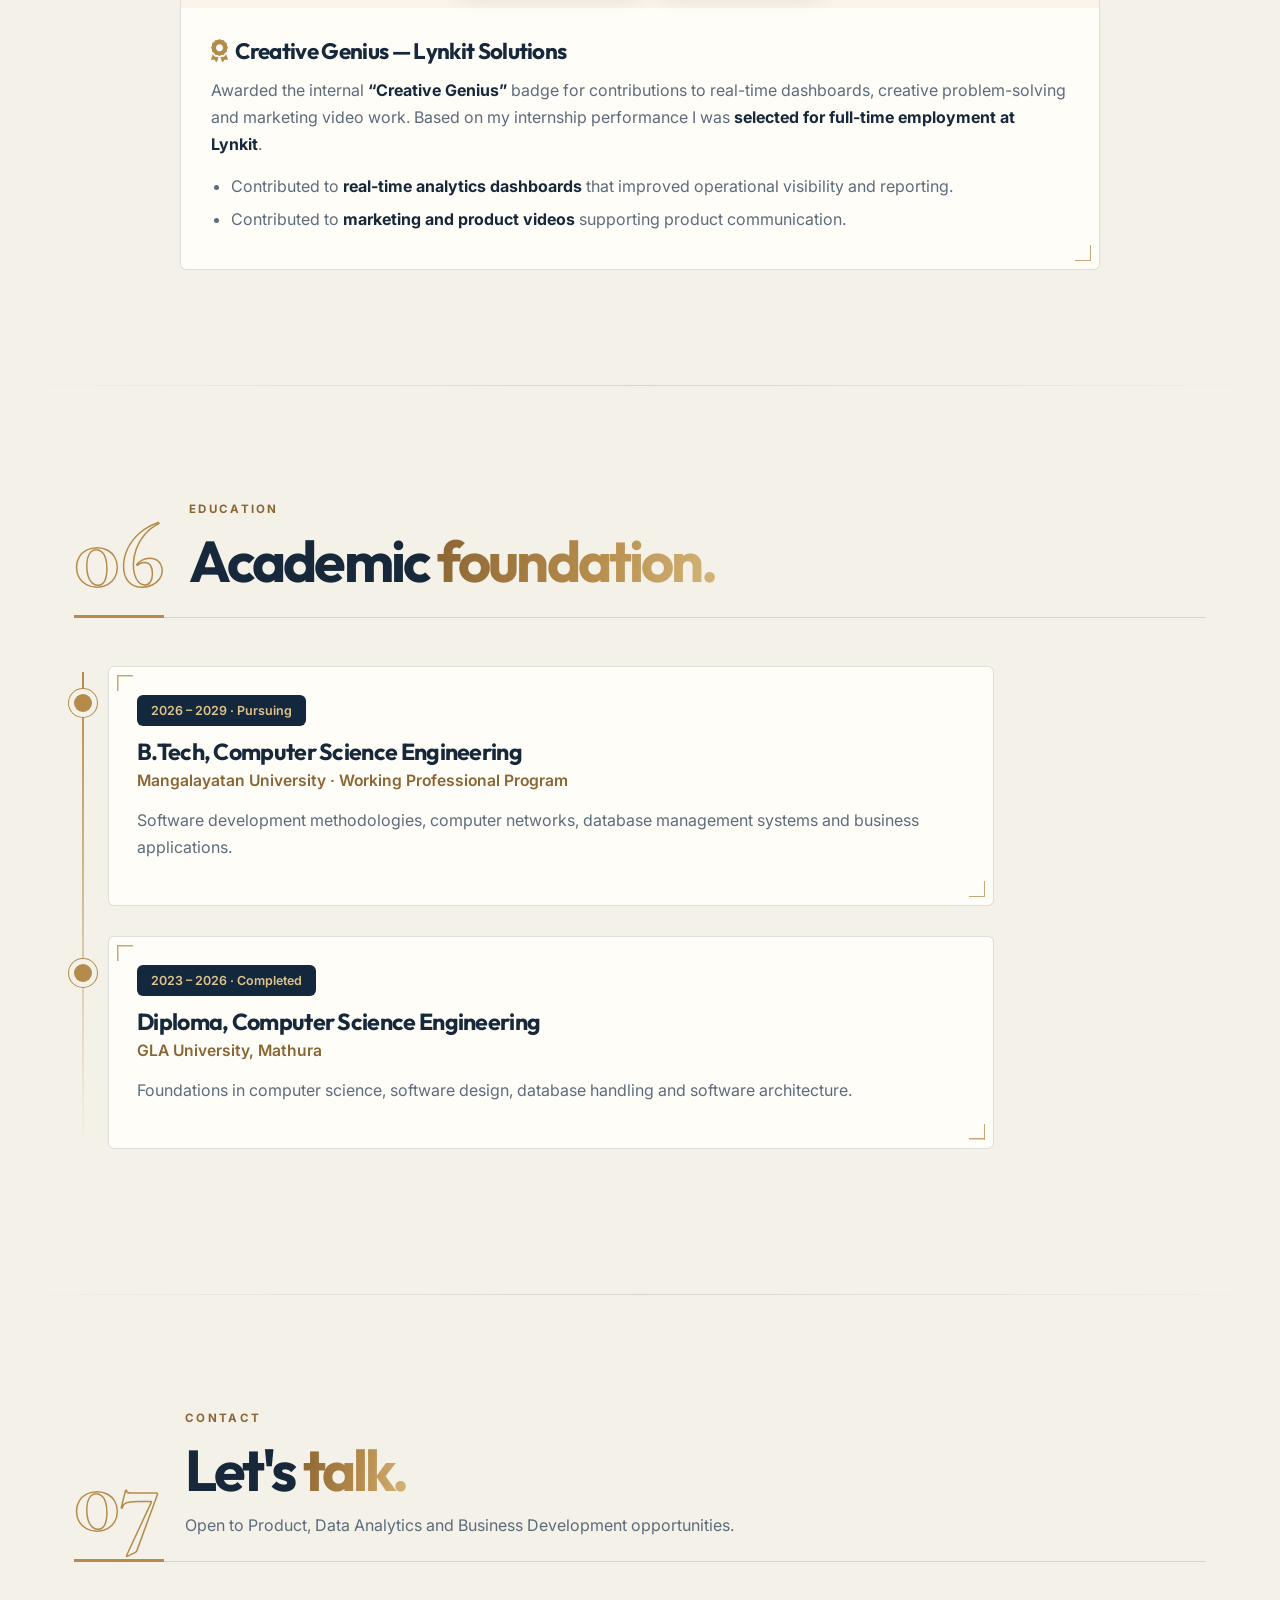
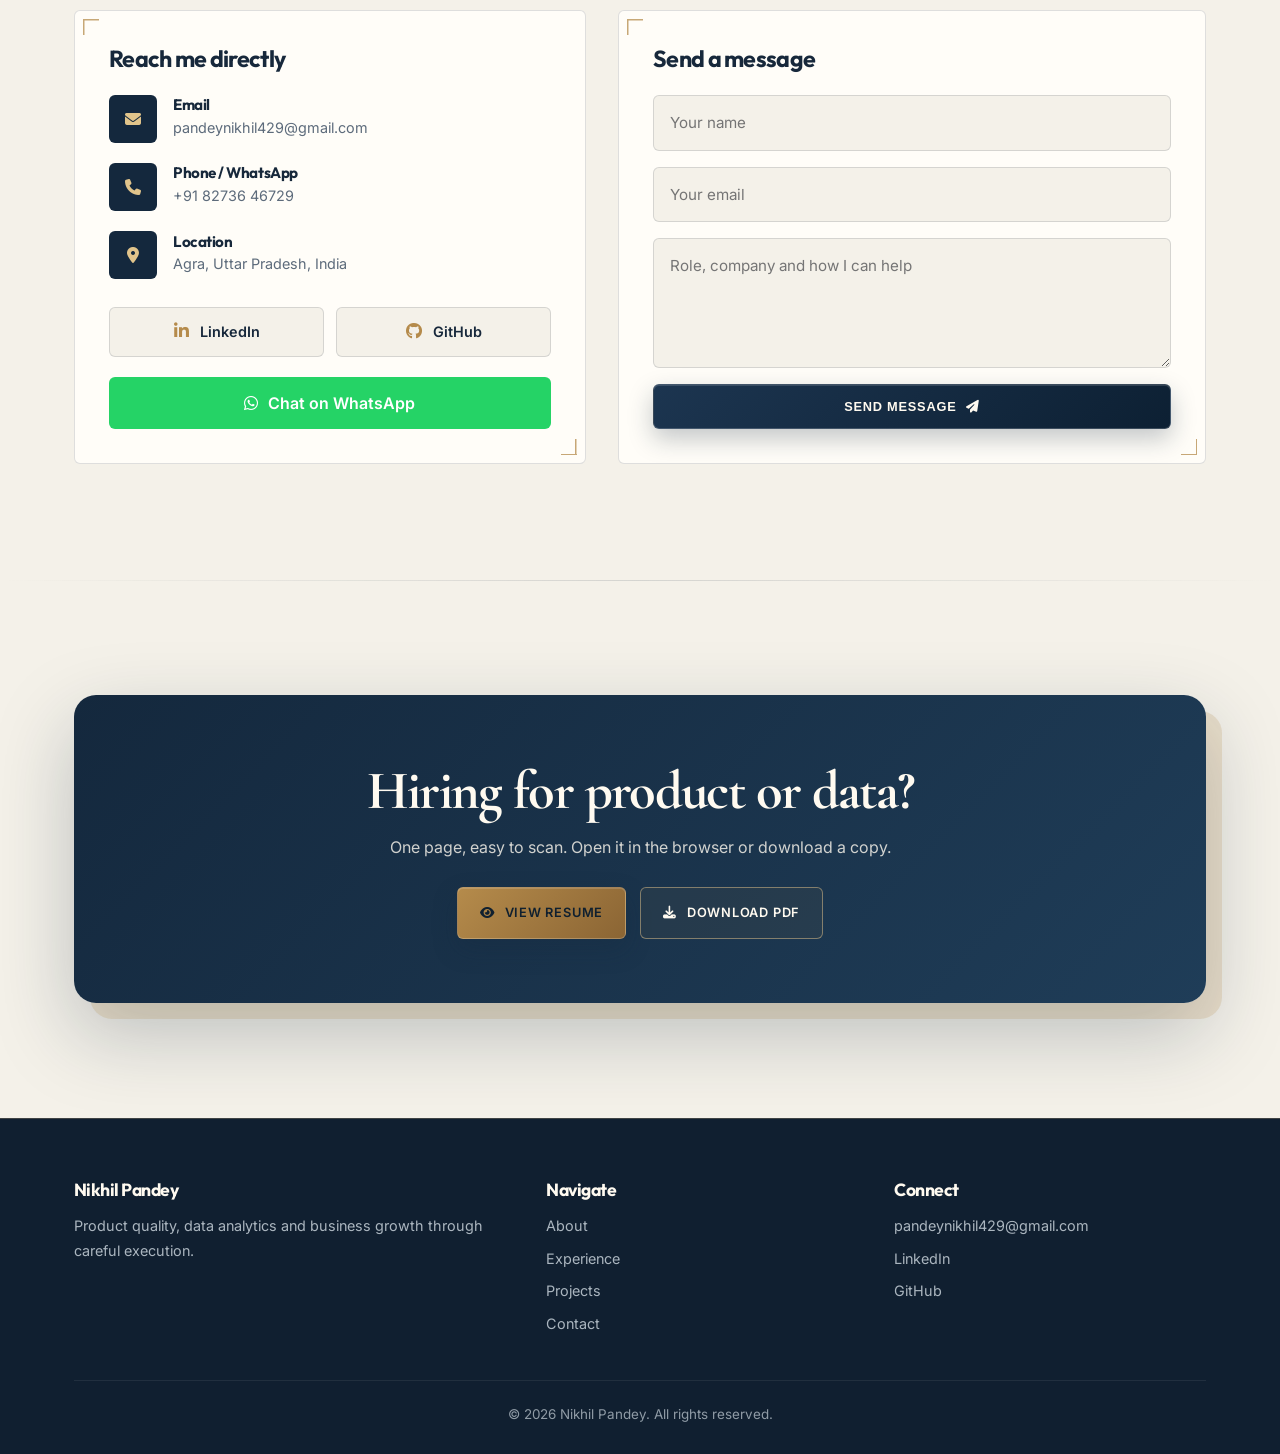
==== commit bda10720: "Update demo link to point to the homepage" ====
--- a/index.html
+++ b/index.html
@@ -167,7 +167,7 @@
             <button type="button" id="demoToggle"><i class="fas fa-key"></i> Reveal demo login</button>
             <div class="creds" id="demoCreds">Email: <code id="demoEmail"></code><br>Password: <code id="demoPass"></code></div>
           </div>
-          <div class="links"><a class="link" href="https://quick-commerce-sla-diagnosis.vercel.app/auth" target="_blank" rel="noopener"><i class="fas fa-external-link-alt"></i> Live Demo</a></div>
+          <div class="links"><a class="link" href="https://quick-commerce-sla-diagnosis.vercel.app/" target="_blank" rel="noopener"><i class="fas fa-external-link-alt"></i> Live Demo</a></div>
         </div>
       </article>
 
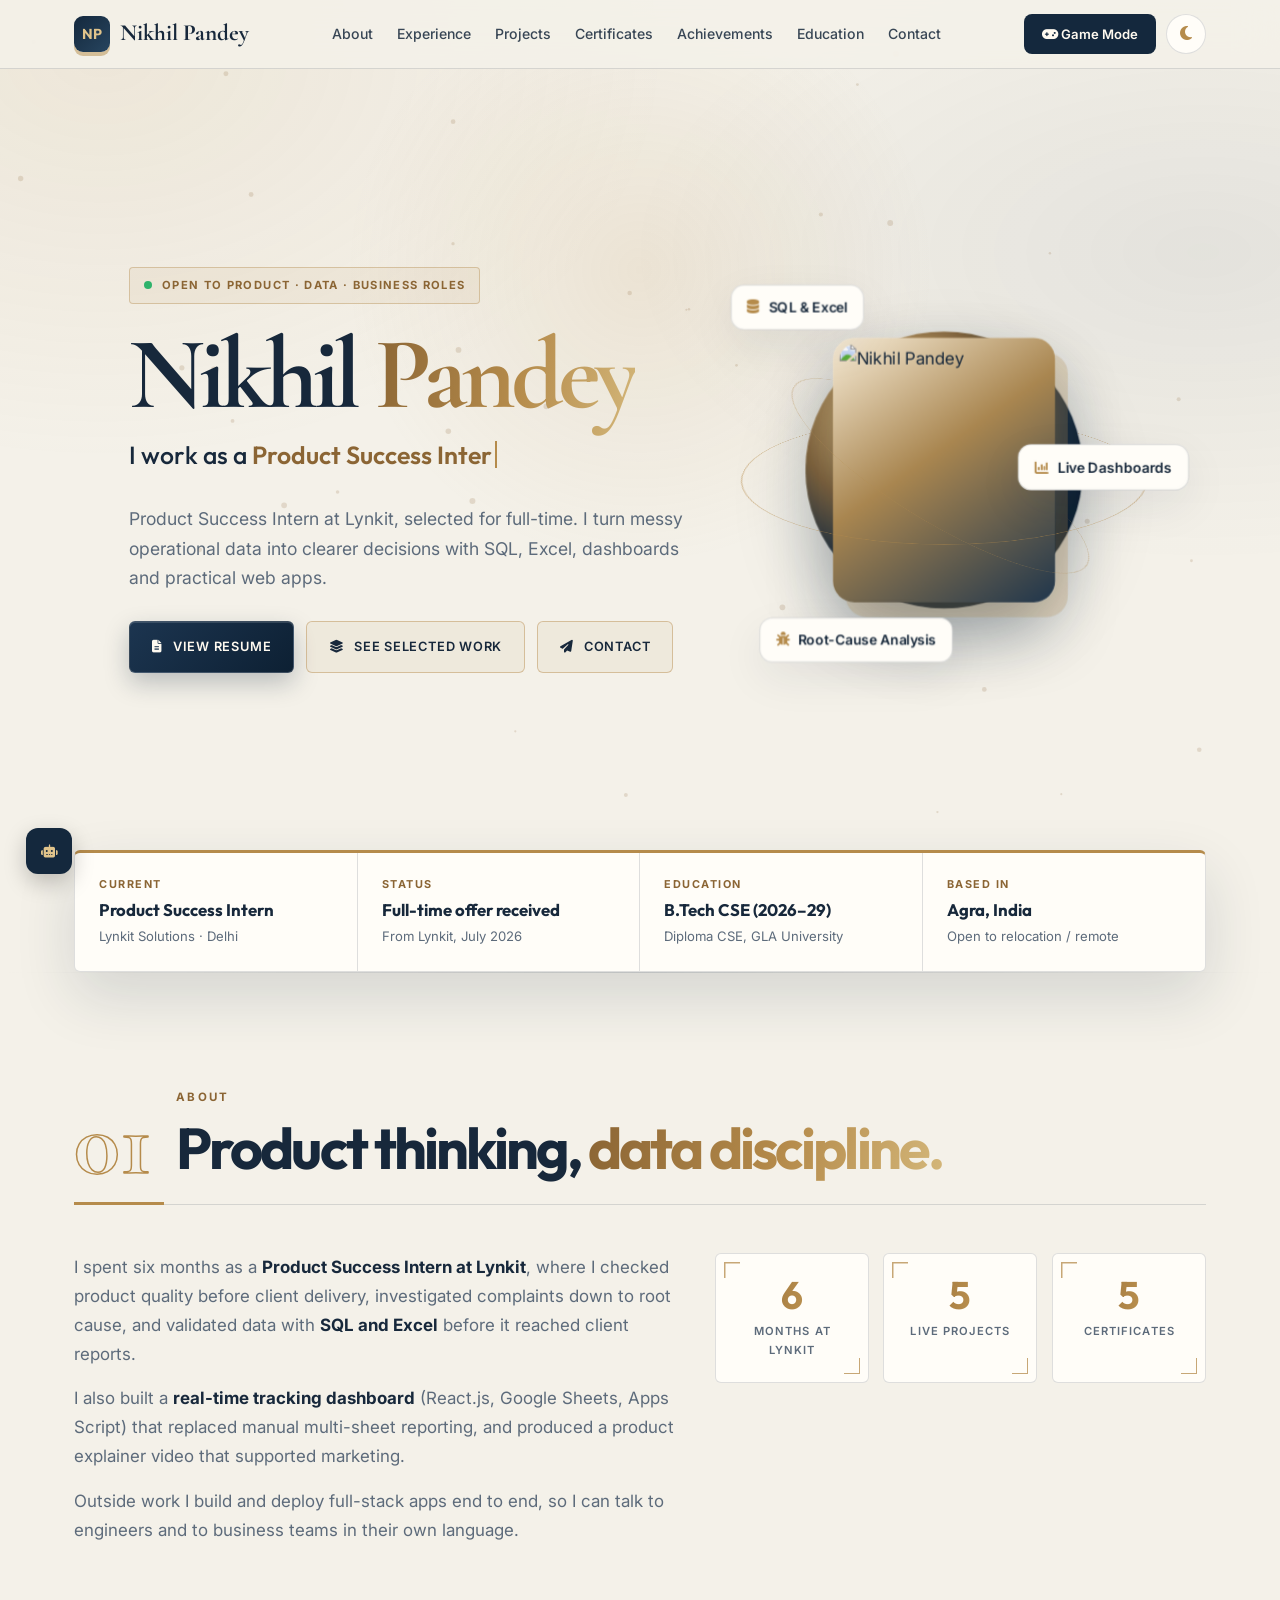
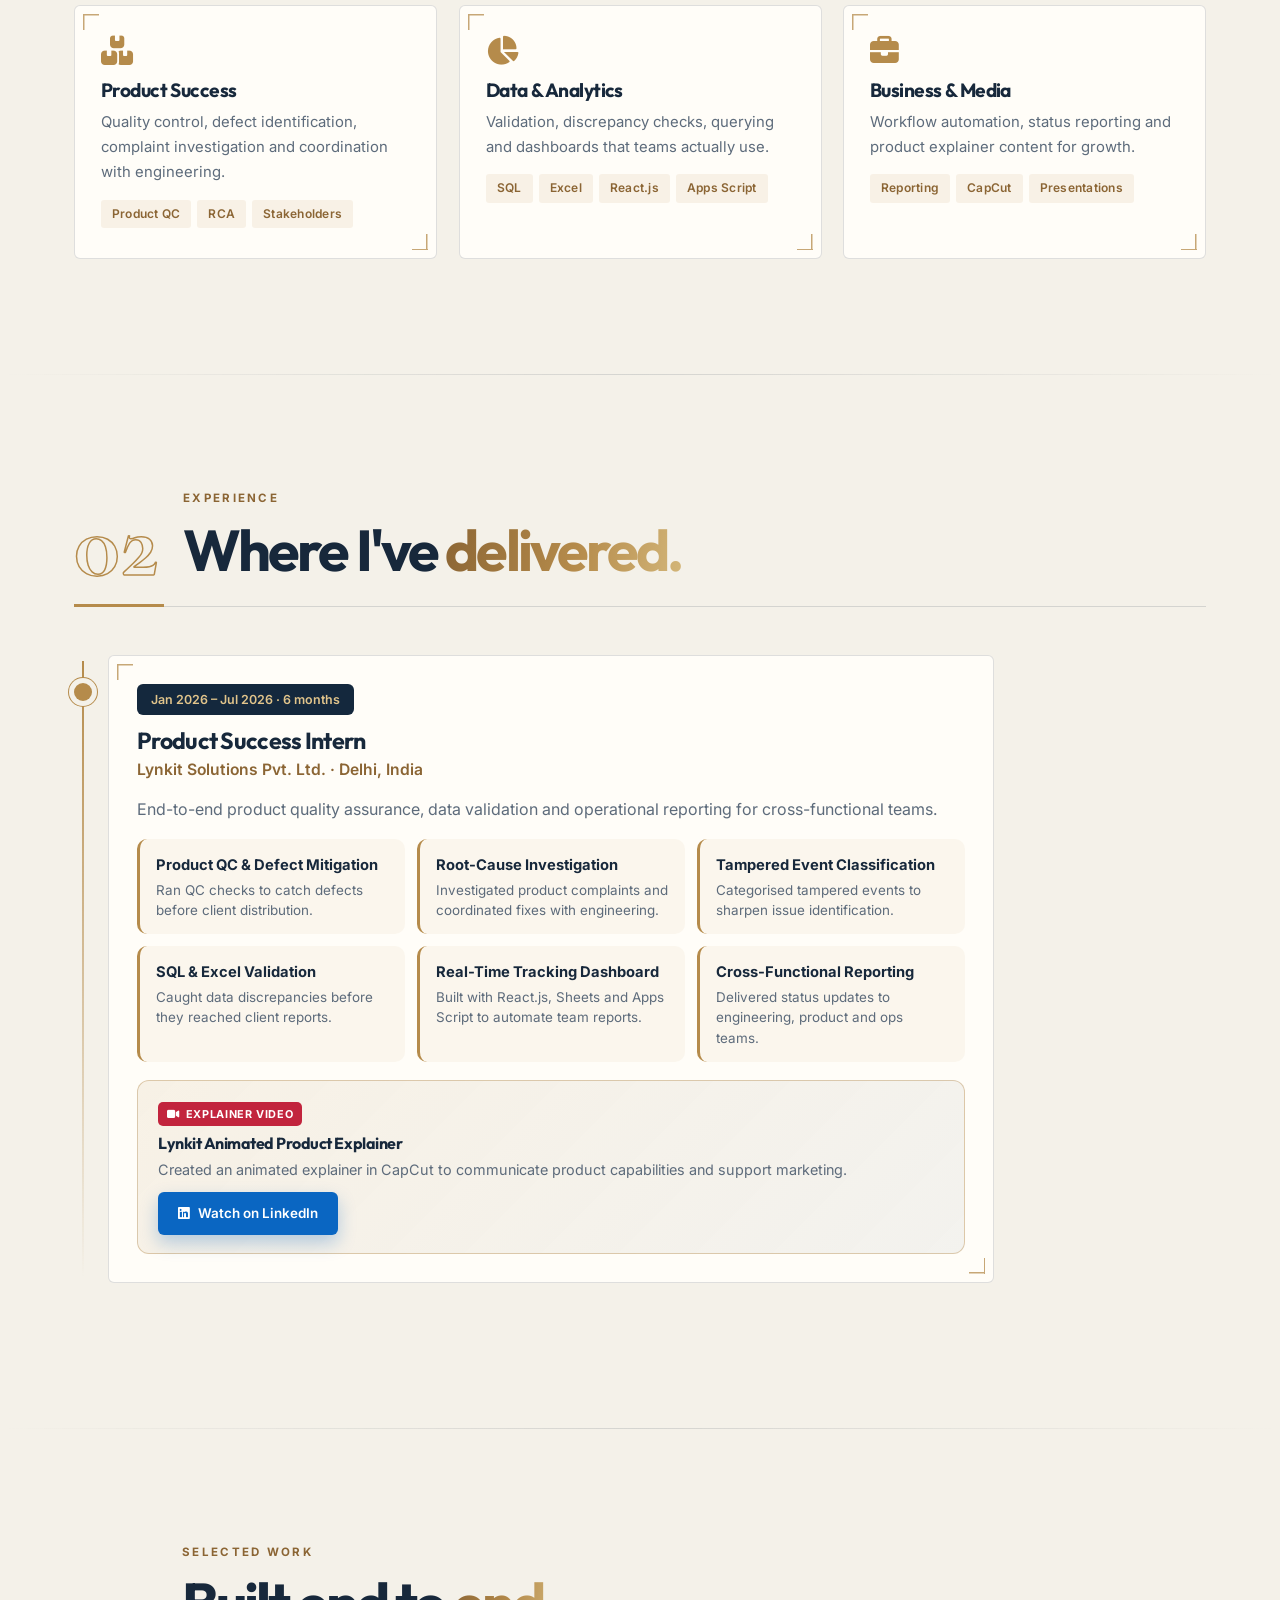
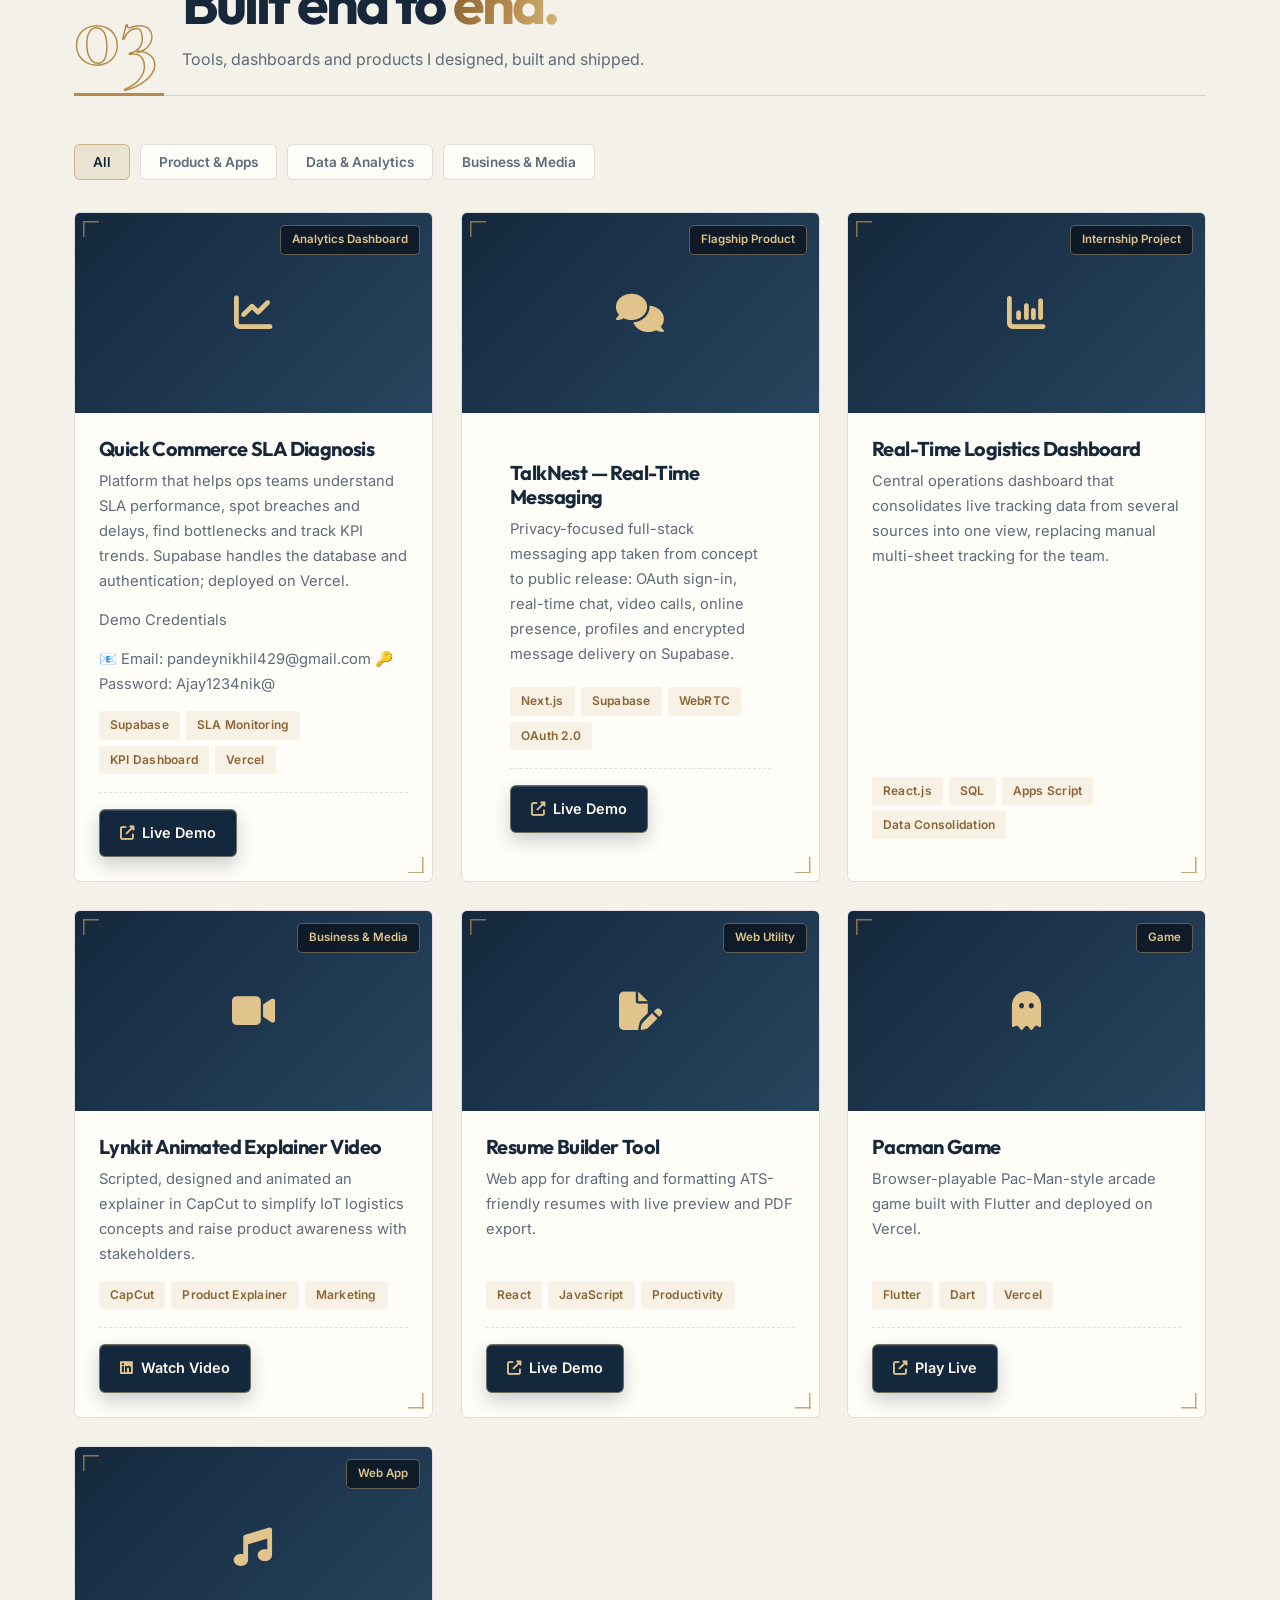
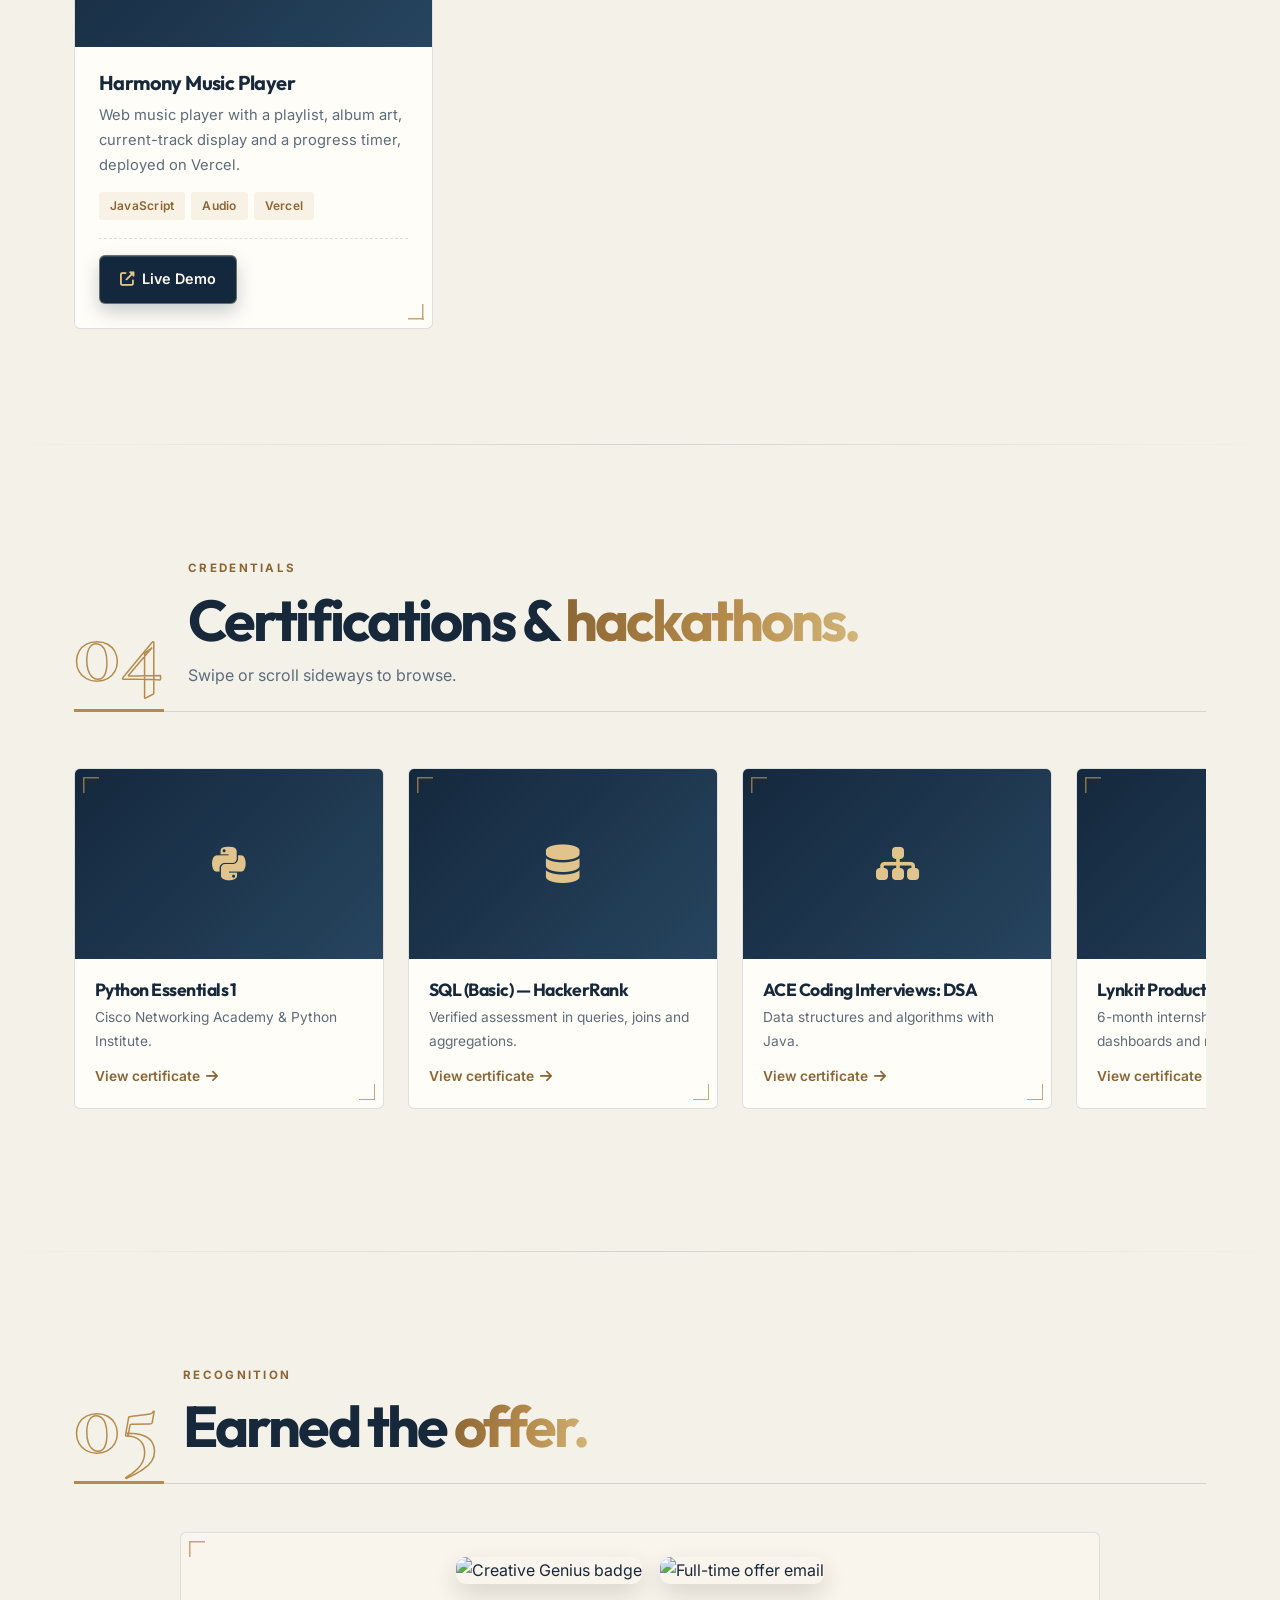
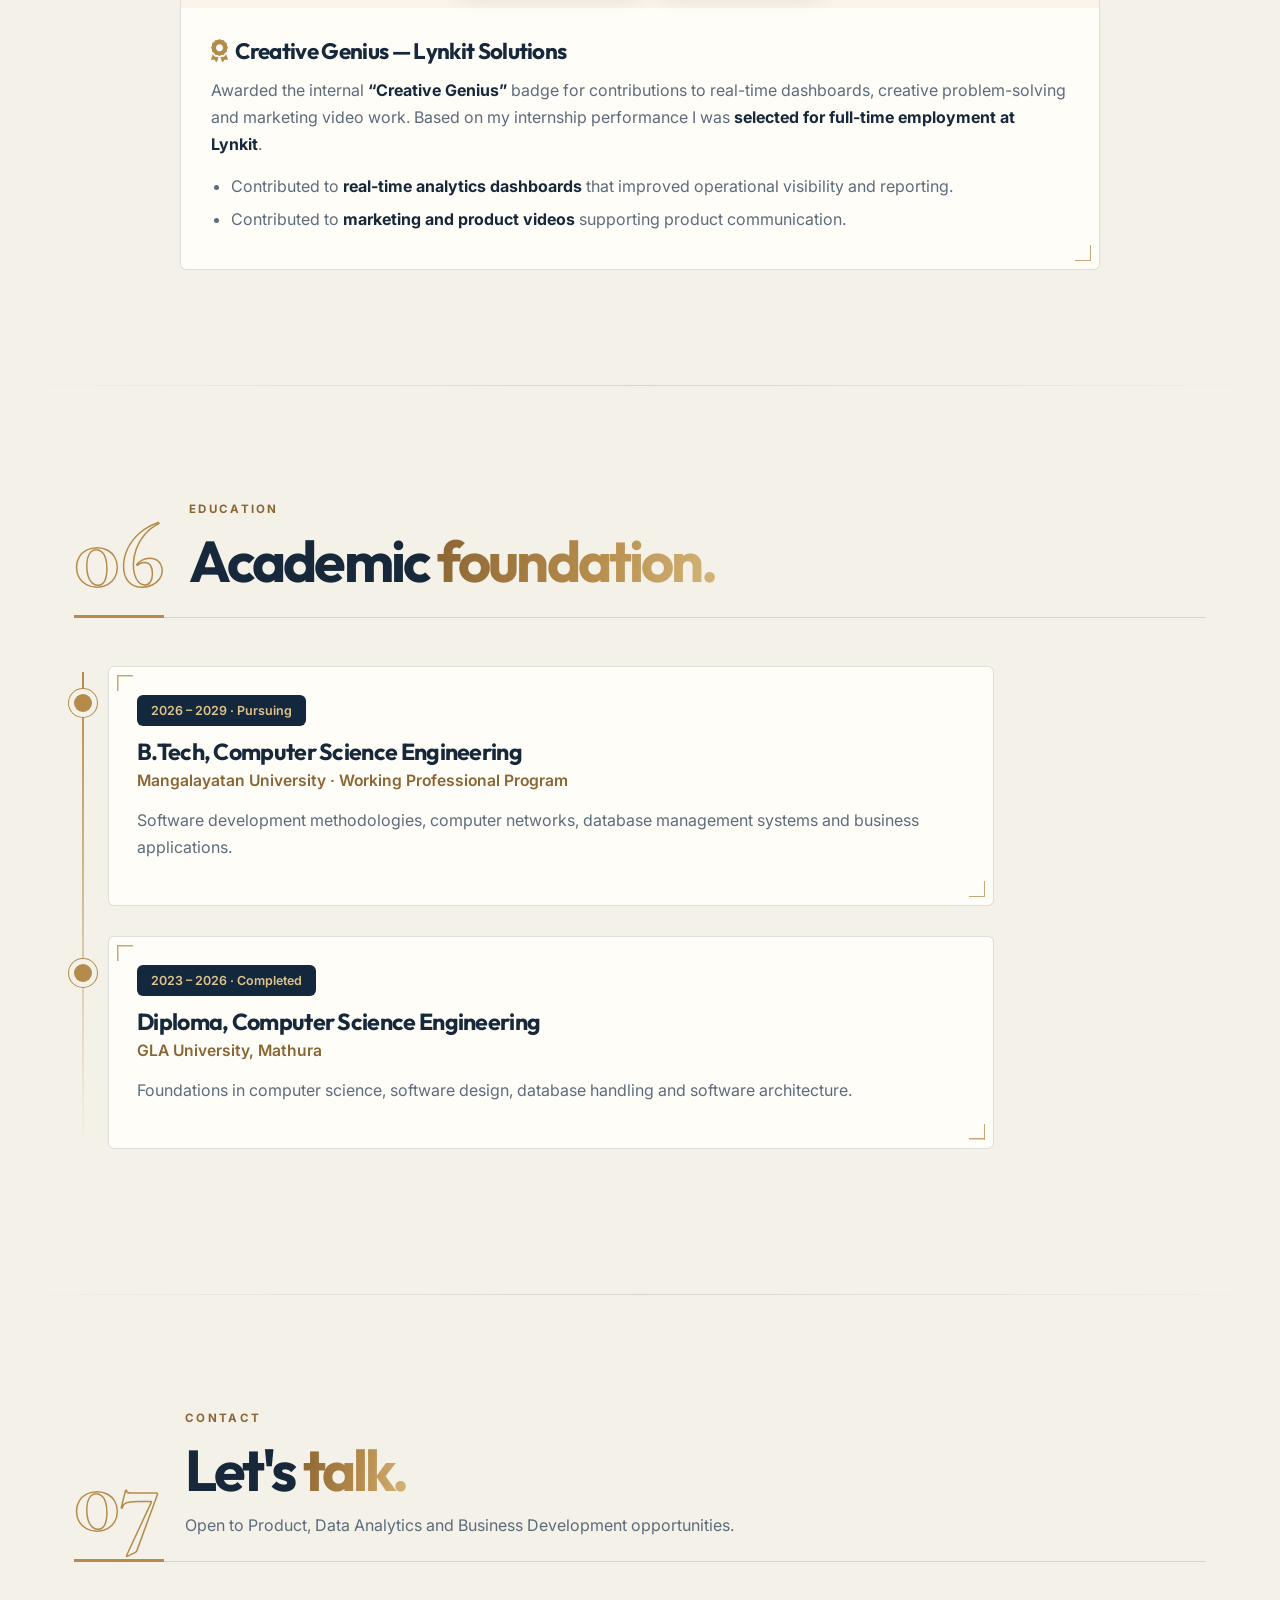
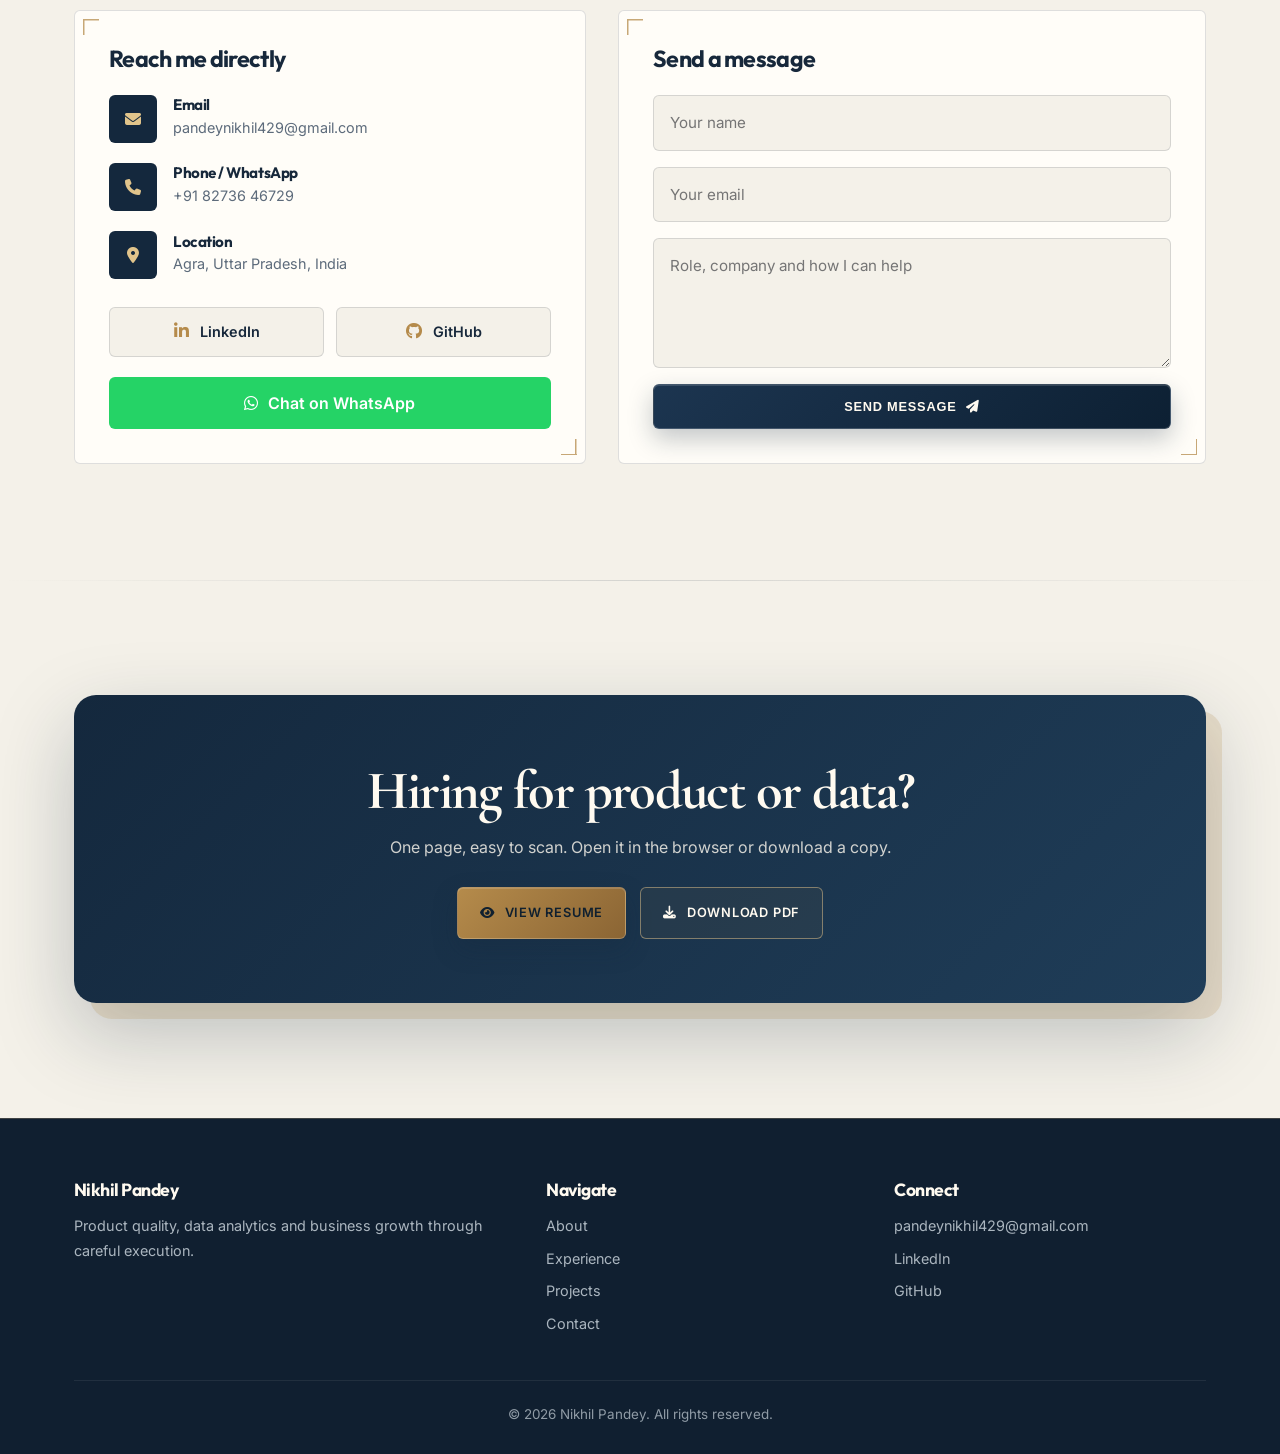
==== commit 5d58fba5: "Update index.html" ====
--- a/index.html
+++ b/index.html
@@ -256,7 +256,7 @@
     <div class="sec-title rv"><div class="kicker">Recognition</div><h2>Earned the <span class="gold">offer.</span></h2></div>
     <div class="card ach tilt rv">
       <div class="ach-gal">
-        <img src="https://media.licdn.com/dms/image/v2/D562DAQE4WCdNj4eGTA/profile-treasury-image-shrink_800_800/B56Z.n3ZCQHcAI-/0/1785227743584?e=1792494000&v=beta&t=gJO176f_ZtiA7PaEcSru-RKxJ88V8ffRQaZsmL-bvgY" alt="Creative Genius badge" loading="lazy">
+        <img src="https://media.licdn.com/dms/image/v2/D562DAQE4WCdNj4eGTA/profile-treasury-image-shrink_800_800/B56Z.n3ZCQHcAI-/0/1785227743584?e=1793448000&v=beta&t=cJ_6igrfUUEg0eyRZTVRP0a6GP5BqXVZ-wtmazNT-_Y" alt="Creative Genius badge" loading="lazy">
         <img src="https://github.com/n2023ik/my-portfoli/blob/main/Screenshot_20260703_172910_Gmail.jpg?raw=true" alt="Full-time offer email" loading="lazy">
       </div>
       <div class="ach-info">
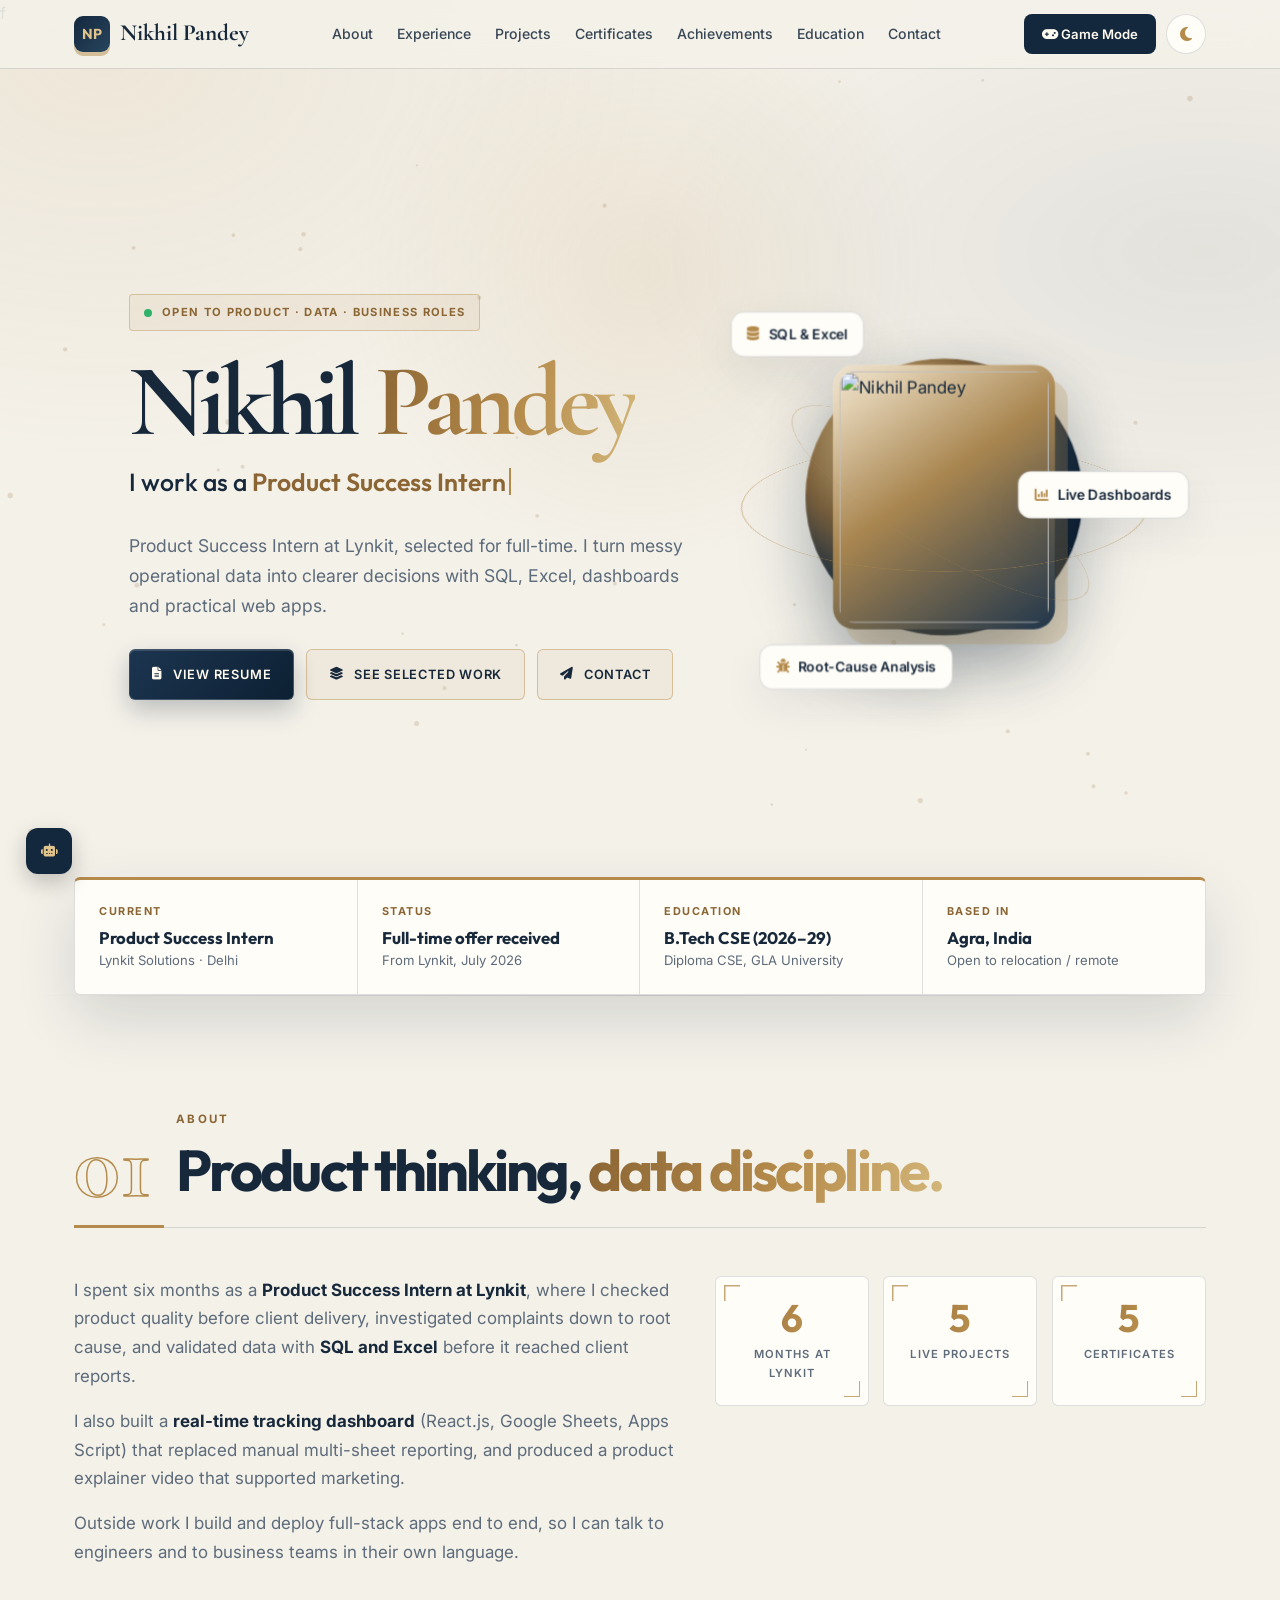
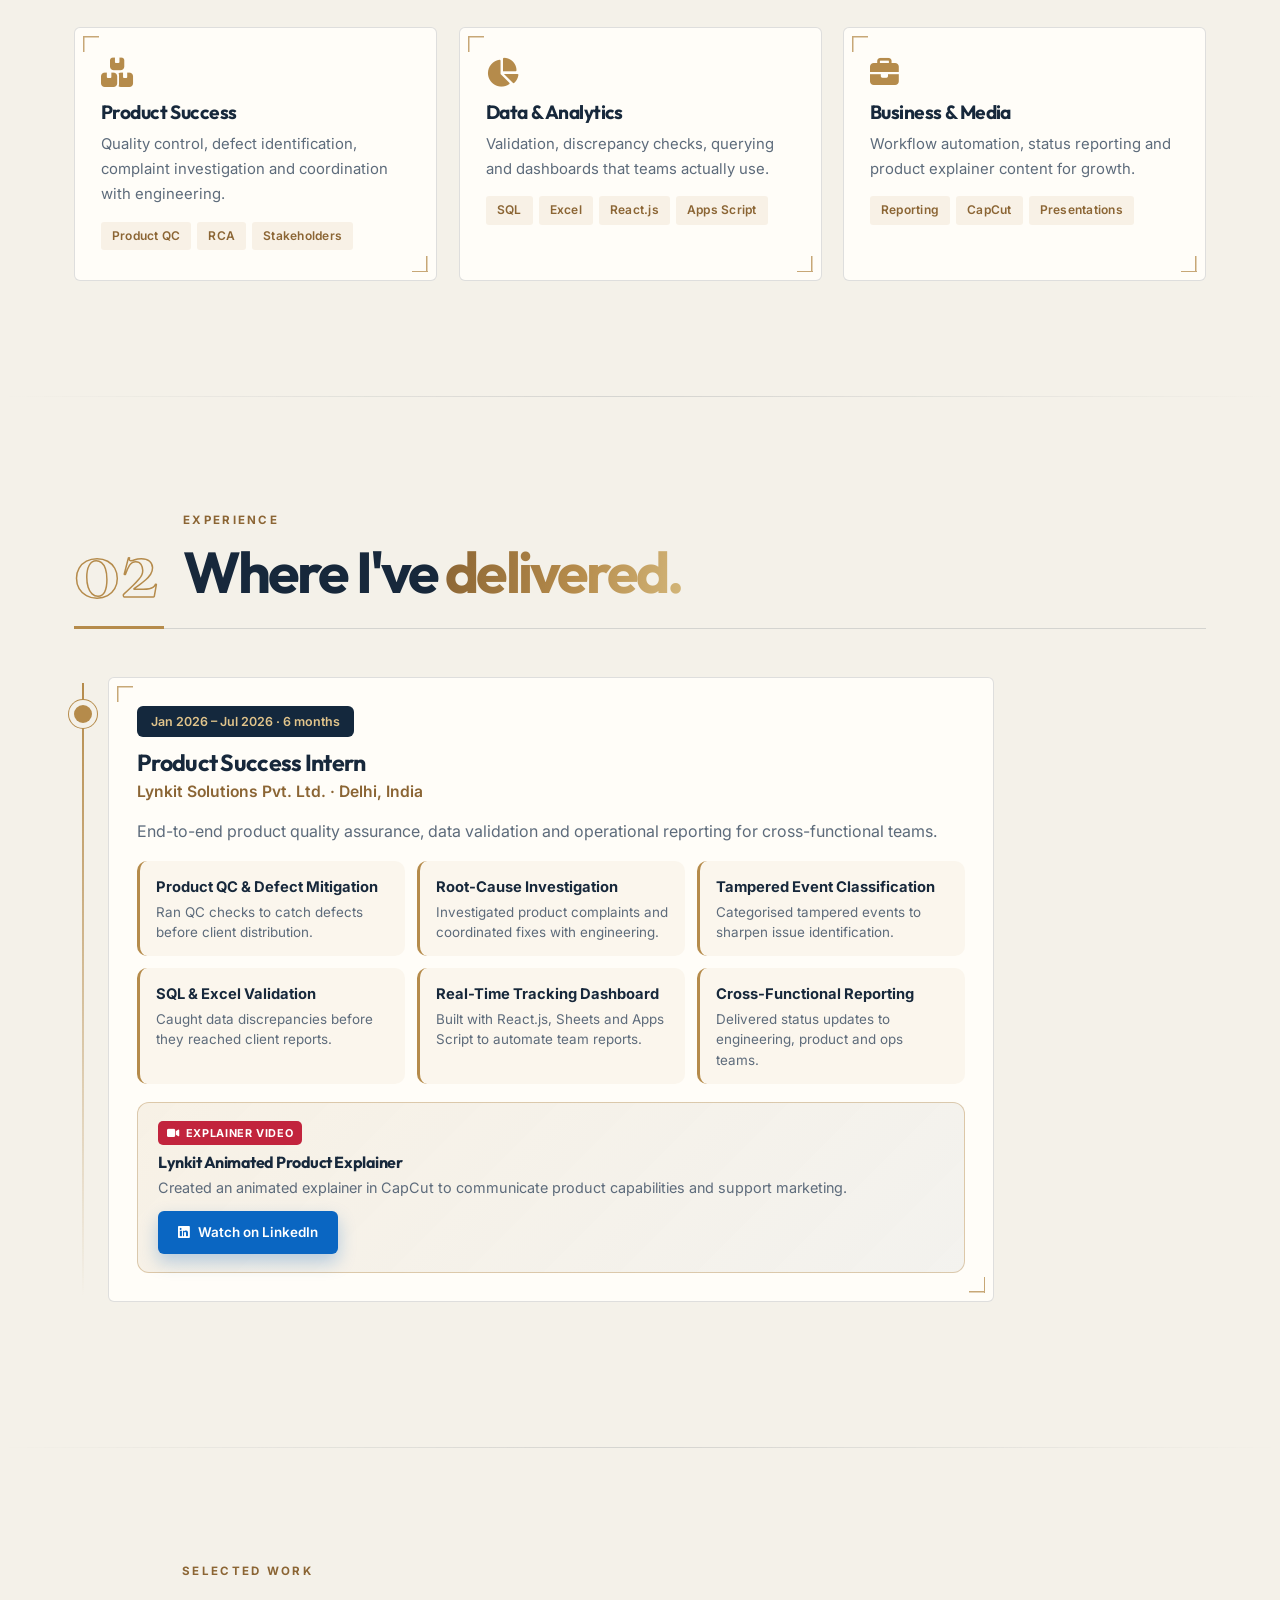
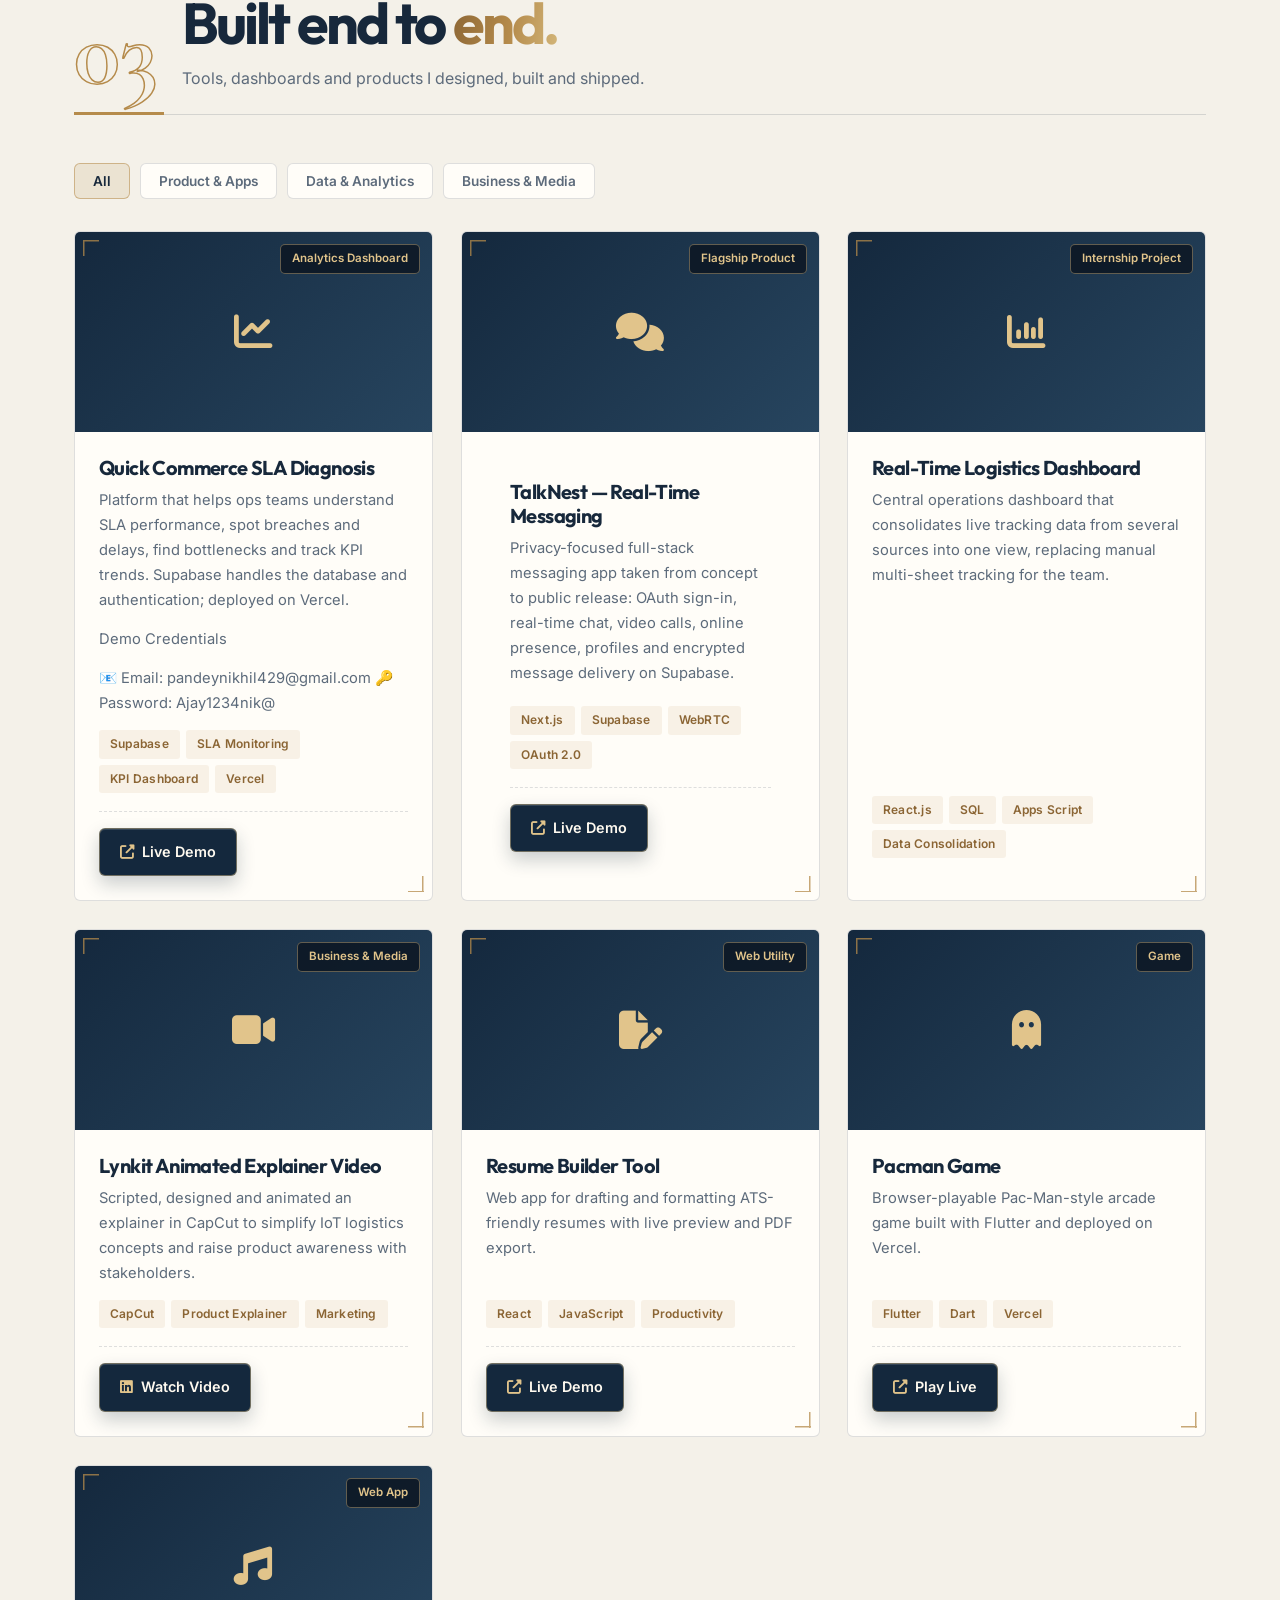
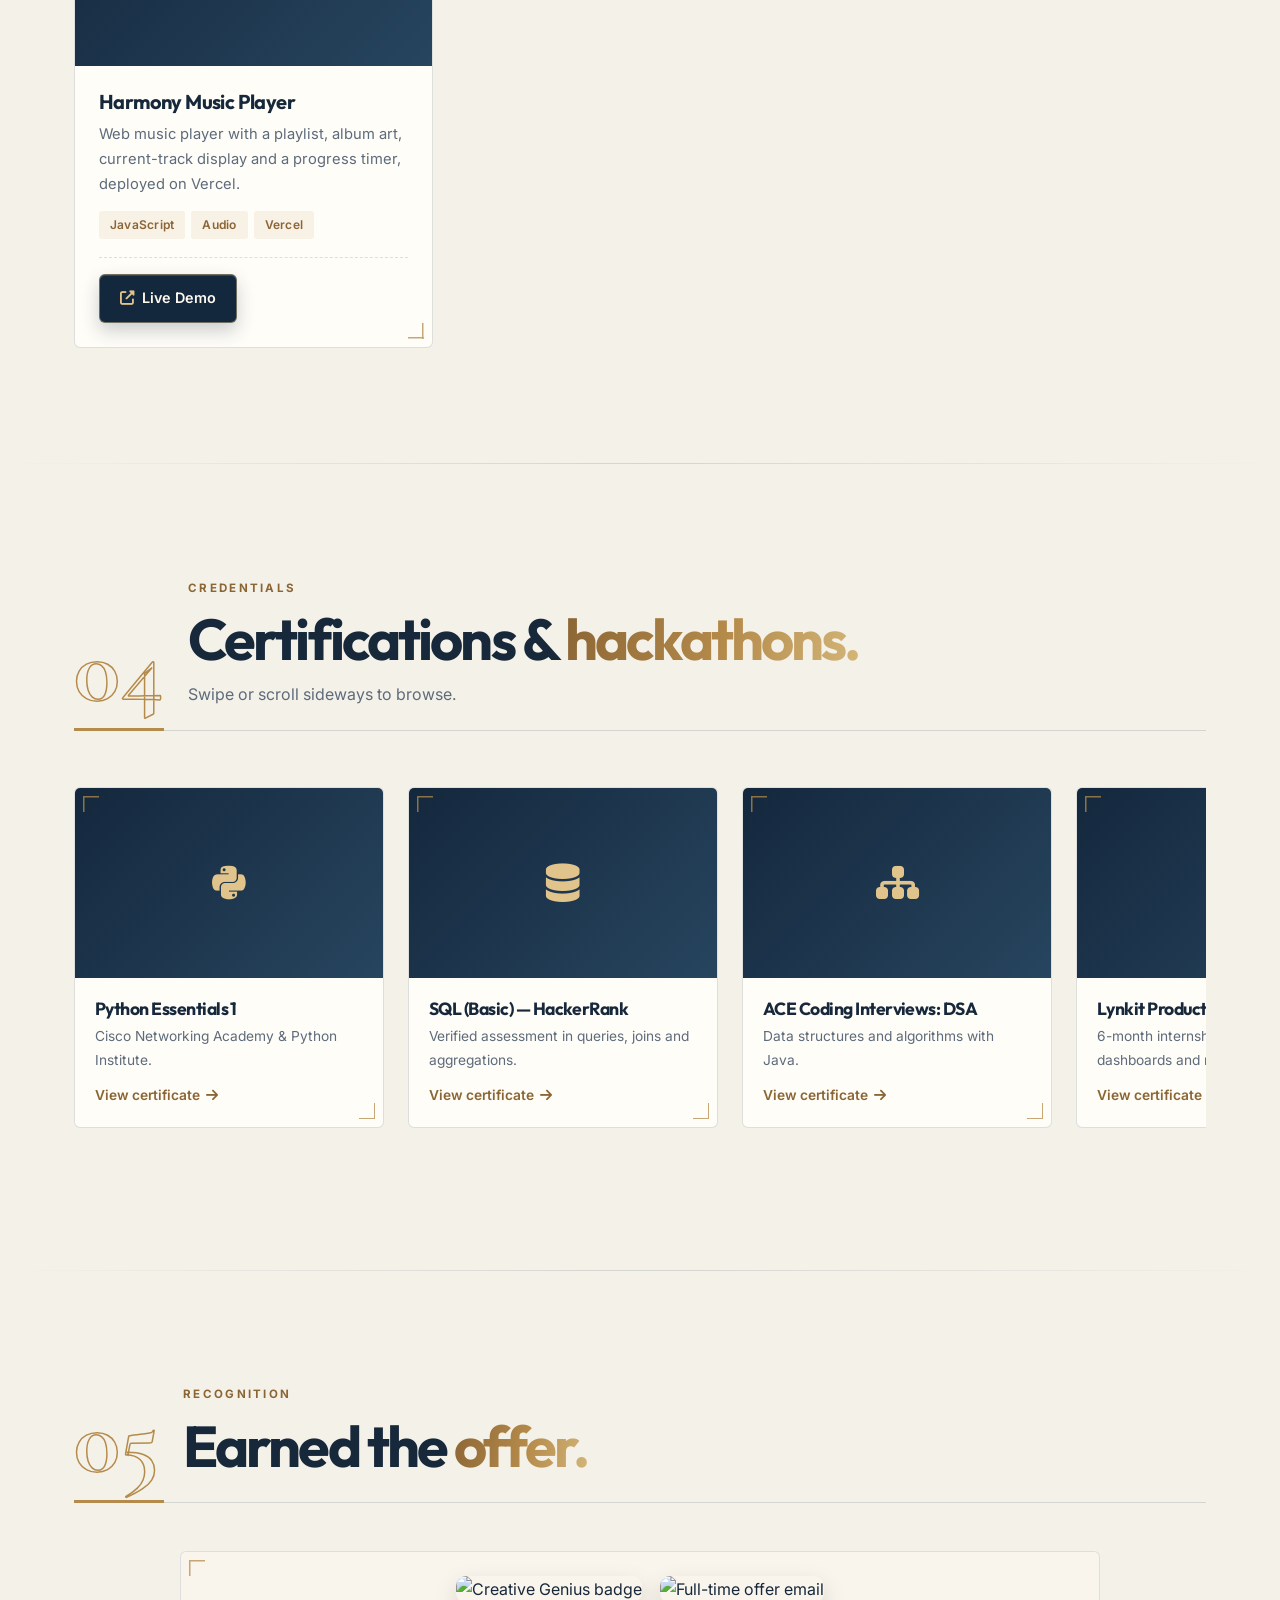
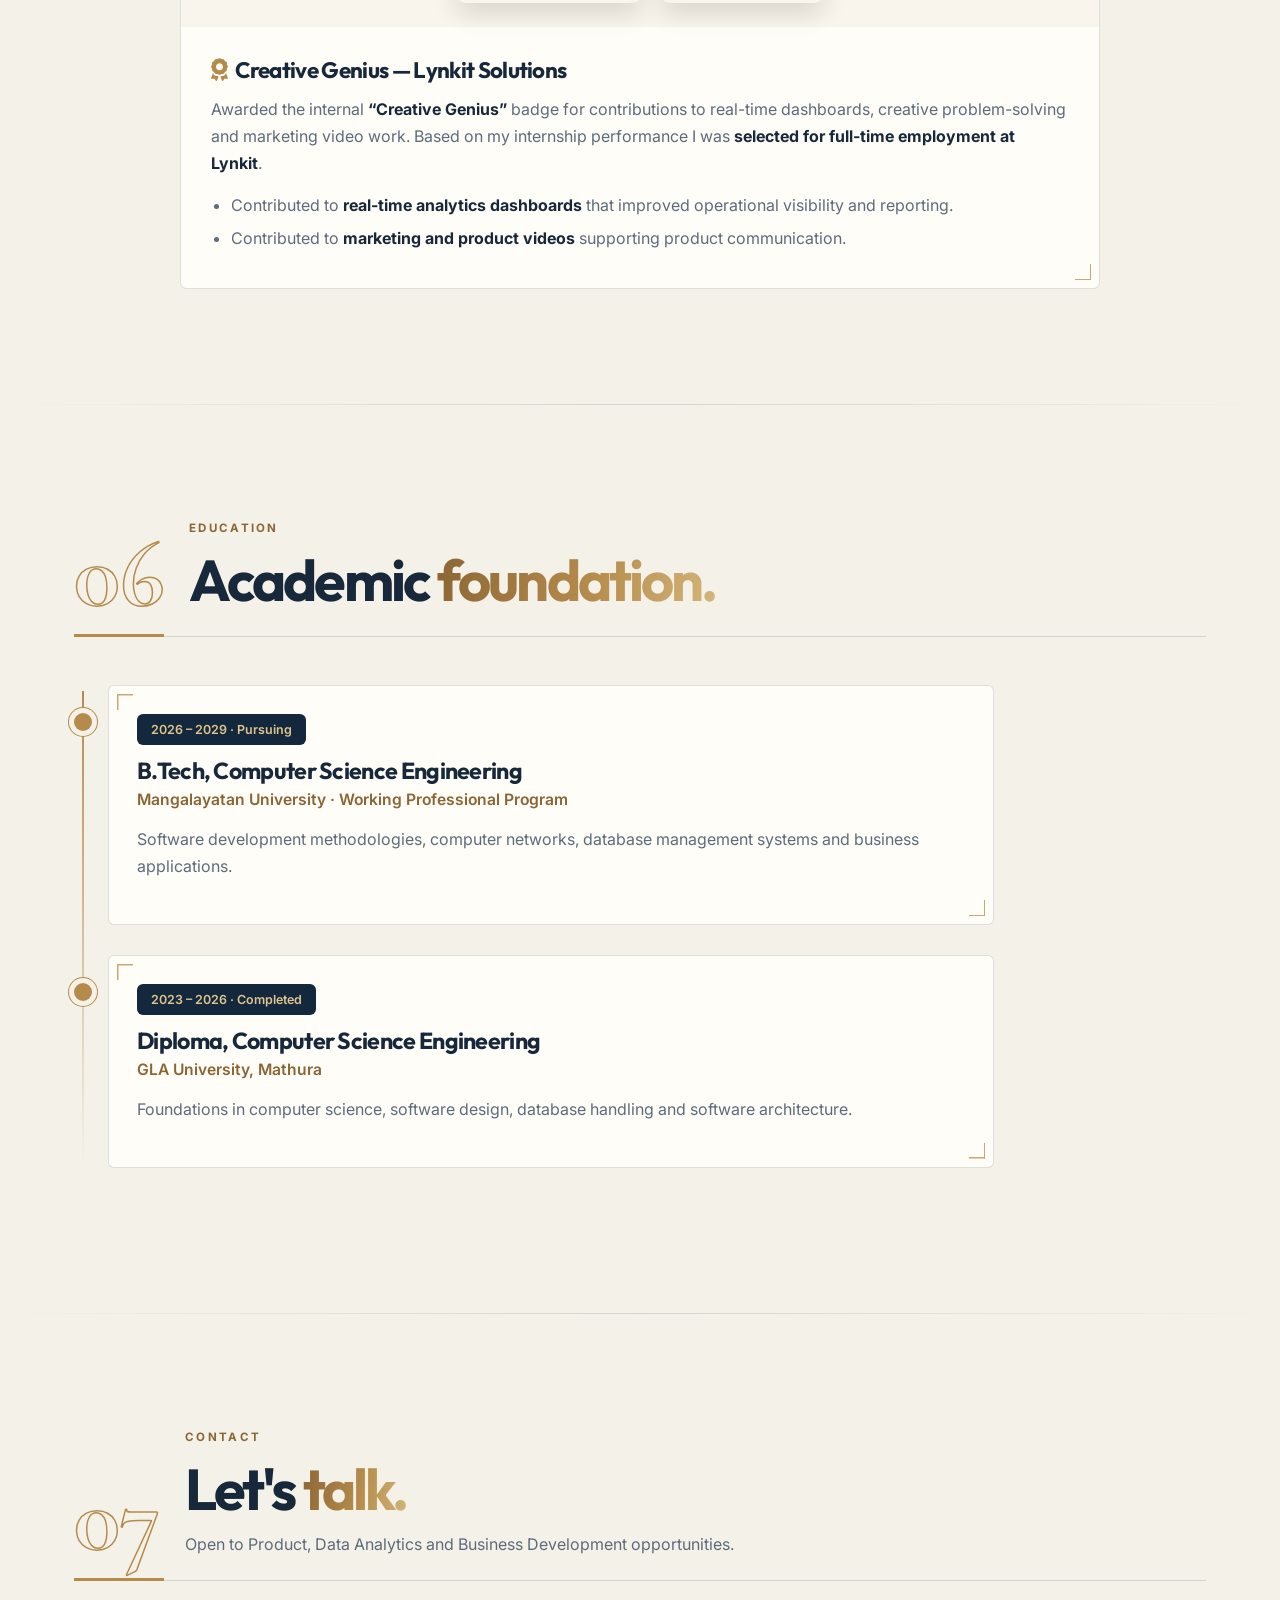
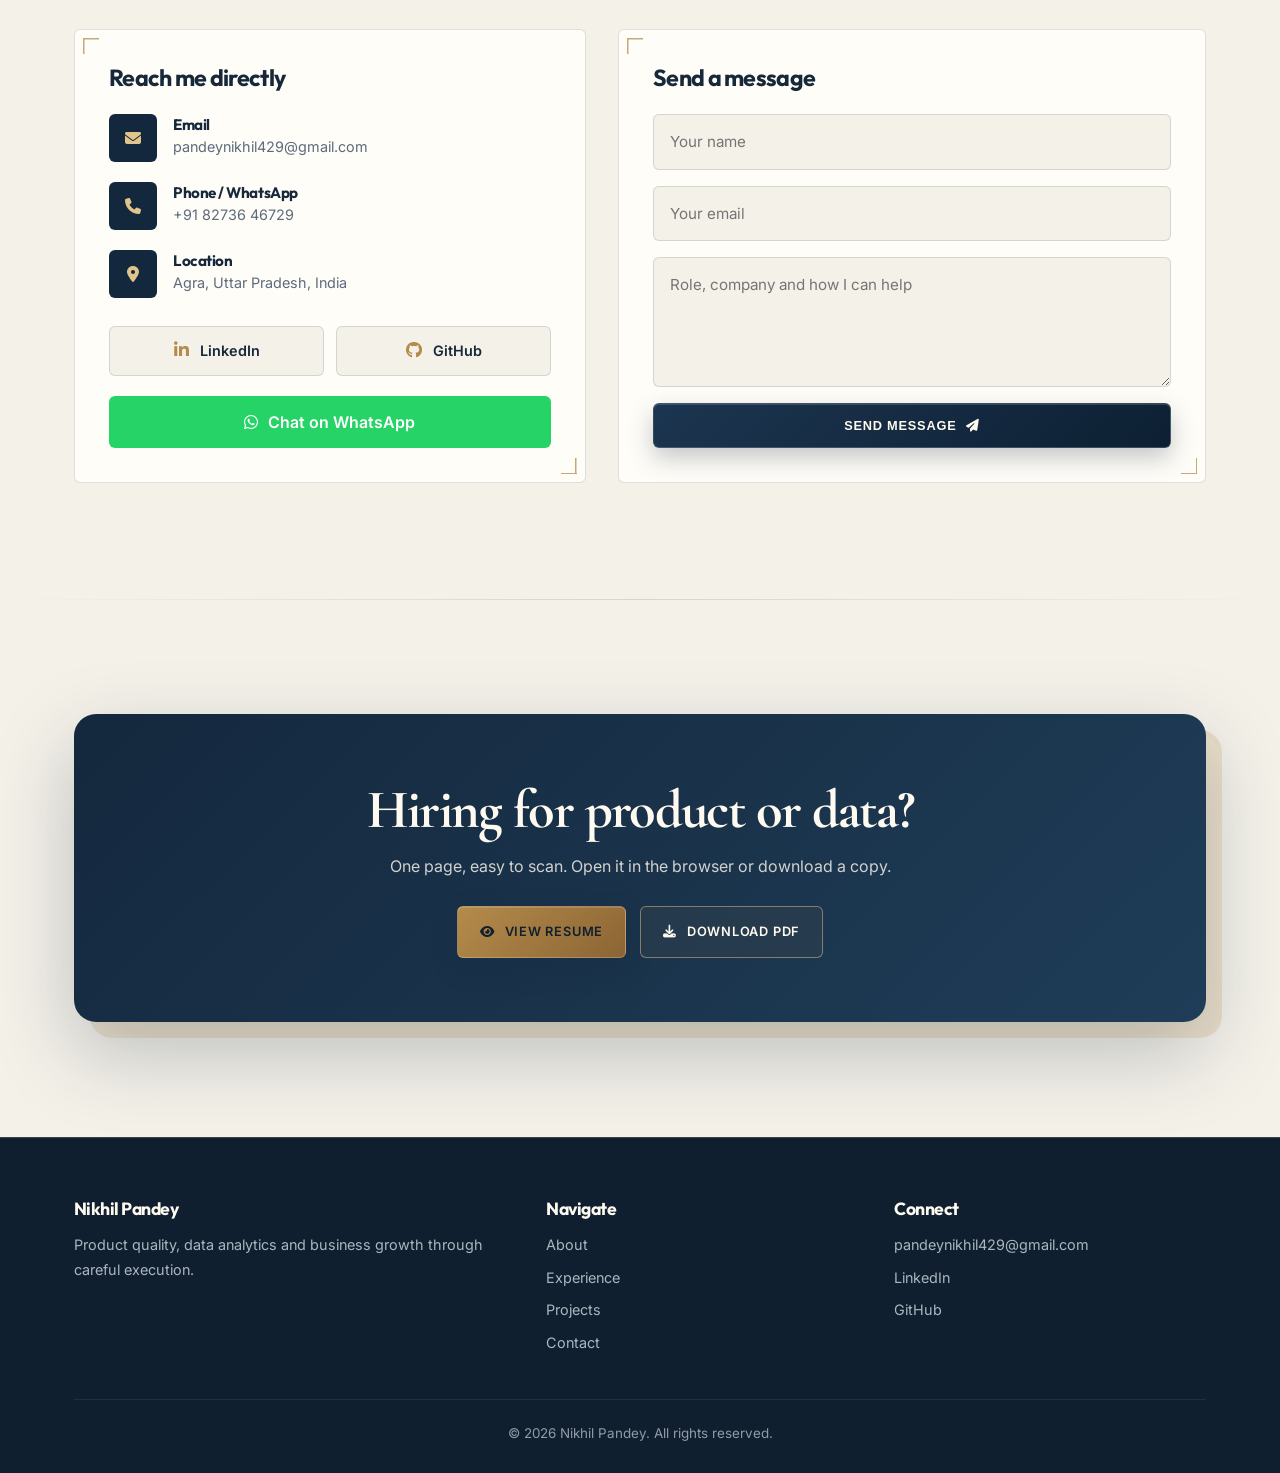
==== commit 71305f81: "Fix doctype and update image source in index.html Corrected the doctype declaration and updated an i" ====
--- a/index.html
+++ b/index.html
@@ -1,4 +1,4 @@
-<!DOCTYPE html>
+f<!DOCTYPE html>
 <html lang="en">
 <head>
 <meta charset="UTF-8">
@@ -256,7 +256,7 @@
     <div class="sec-title rv"><div class="kicker">Recognition</div><h2>Earned the <span class="gold">offer.</span></h2></div>
     <div class="card ach tilt rv">
       <div class="ach-gal">
-        <img src="https://media.licdn.com/dms/image/v2/D562DAQE4WCdNj4eGTA/profile-treasury-image-shrink_800_800/B56Z.n3ZCQHcAI-/0/1785227743584?e=1793448000&v=beta&t=cJ_6igrfUUEg0eyRZTVRP0a6GP5BqXVZ-wtmazNT-_Y" alt="Creative Genius badge" loading="lazy">
+        <img src="https://media.licdn.com/dms/image/v2/D562DAQE4WCdNj4eGTA/profile-treasury-image-shrink_800_800/B56Z.n3ZCQHcAI-/0/1785227743584?e=1794322800&v=beta&t=Id8Y50iCFRg7Q2WmZb8M4XAWmWgU2cshllm6RPIfrOg" alt="Creative Genius badge" loading="lazy">
         <img src="https://github.com/n2023ik/my-portfoli/blob/main/Screenshot_20260703_172910_Gmail.jpg?raw=true" alt="Full-time offer email" loading="lazy">
       </div>
       <div class="ach-info">
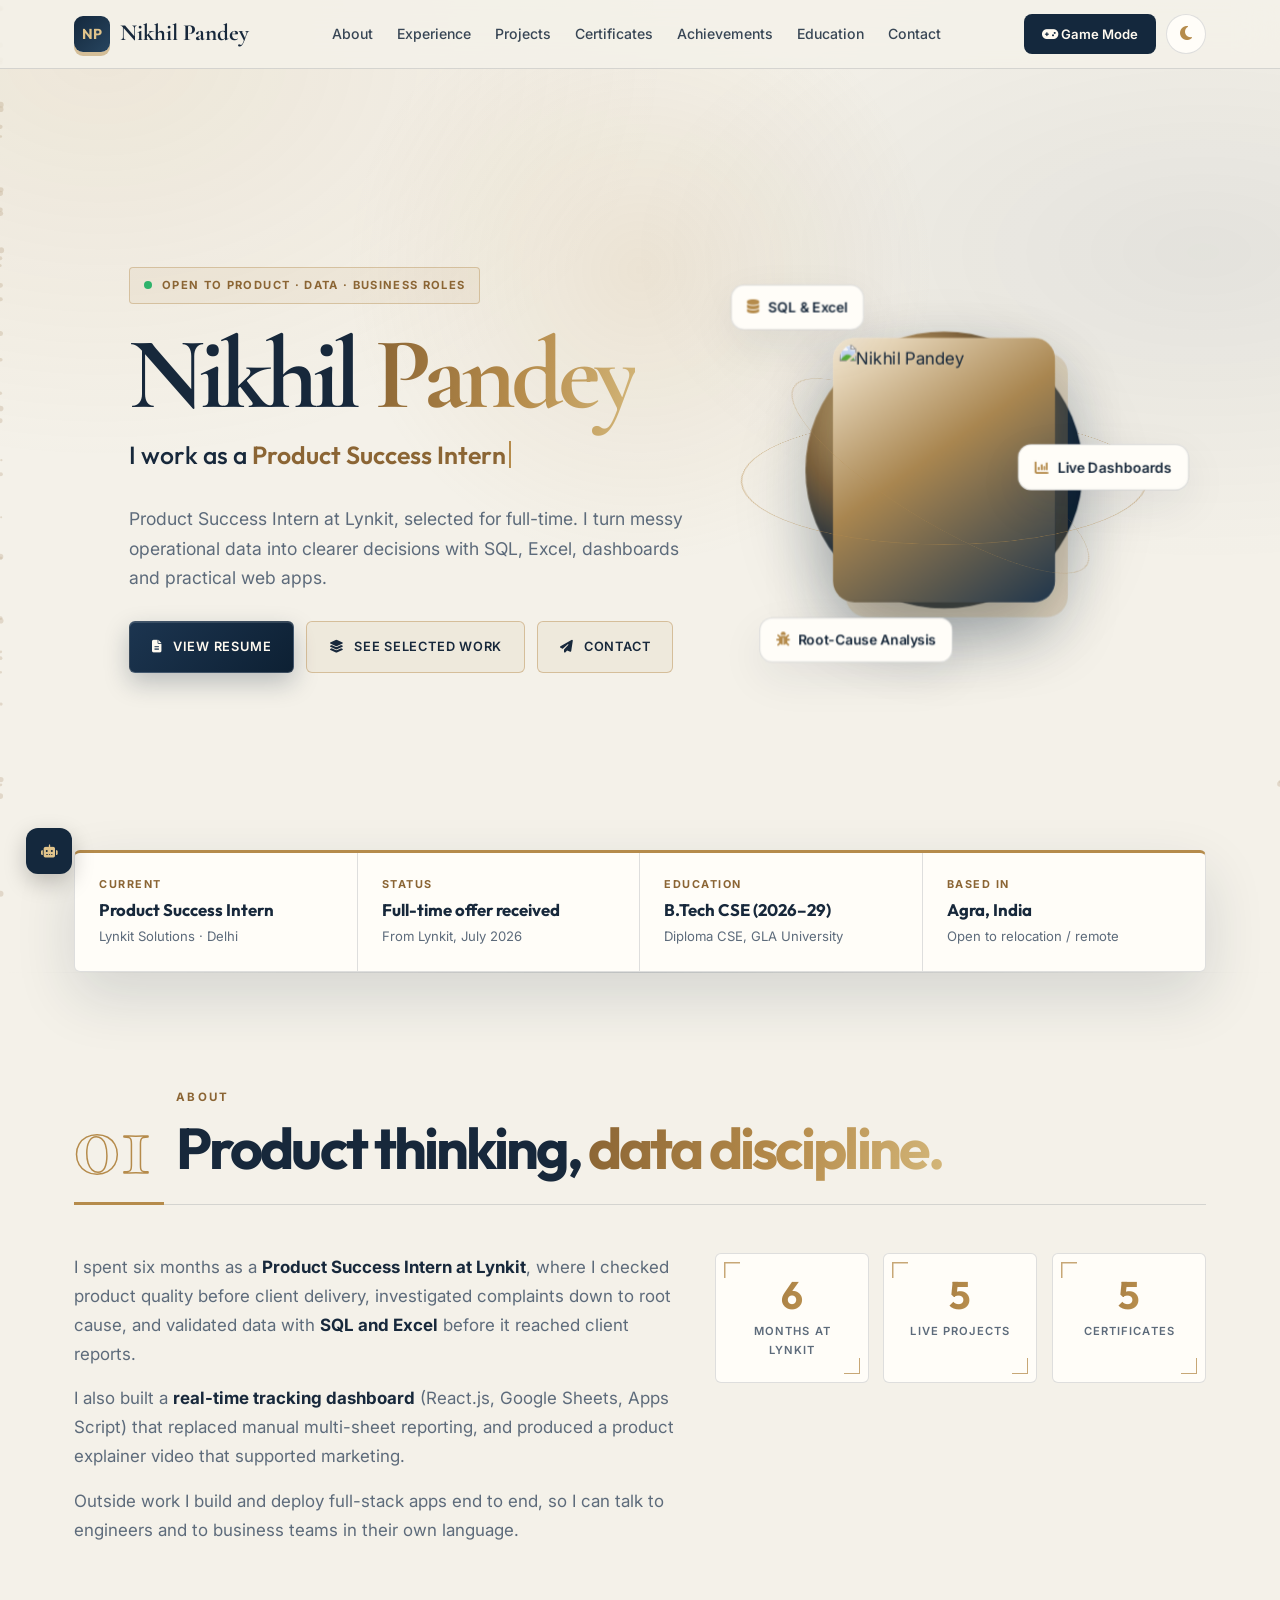
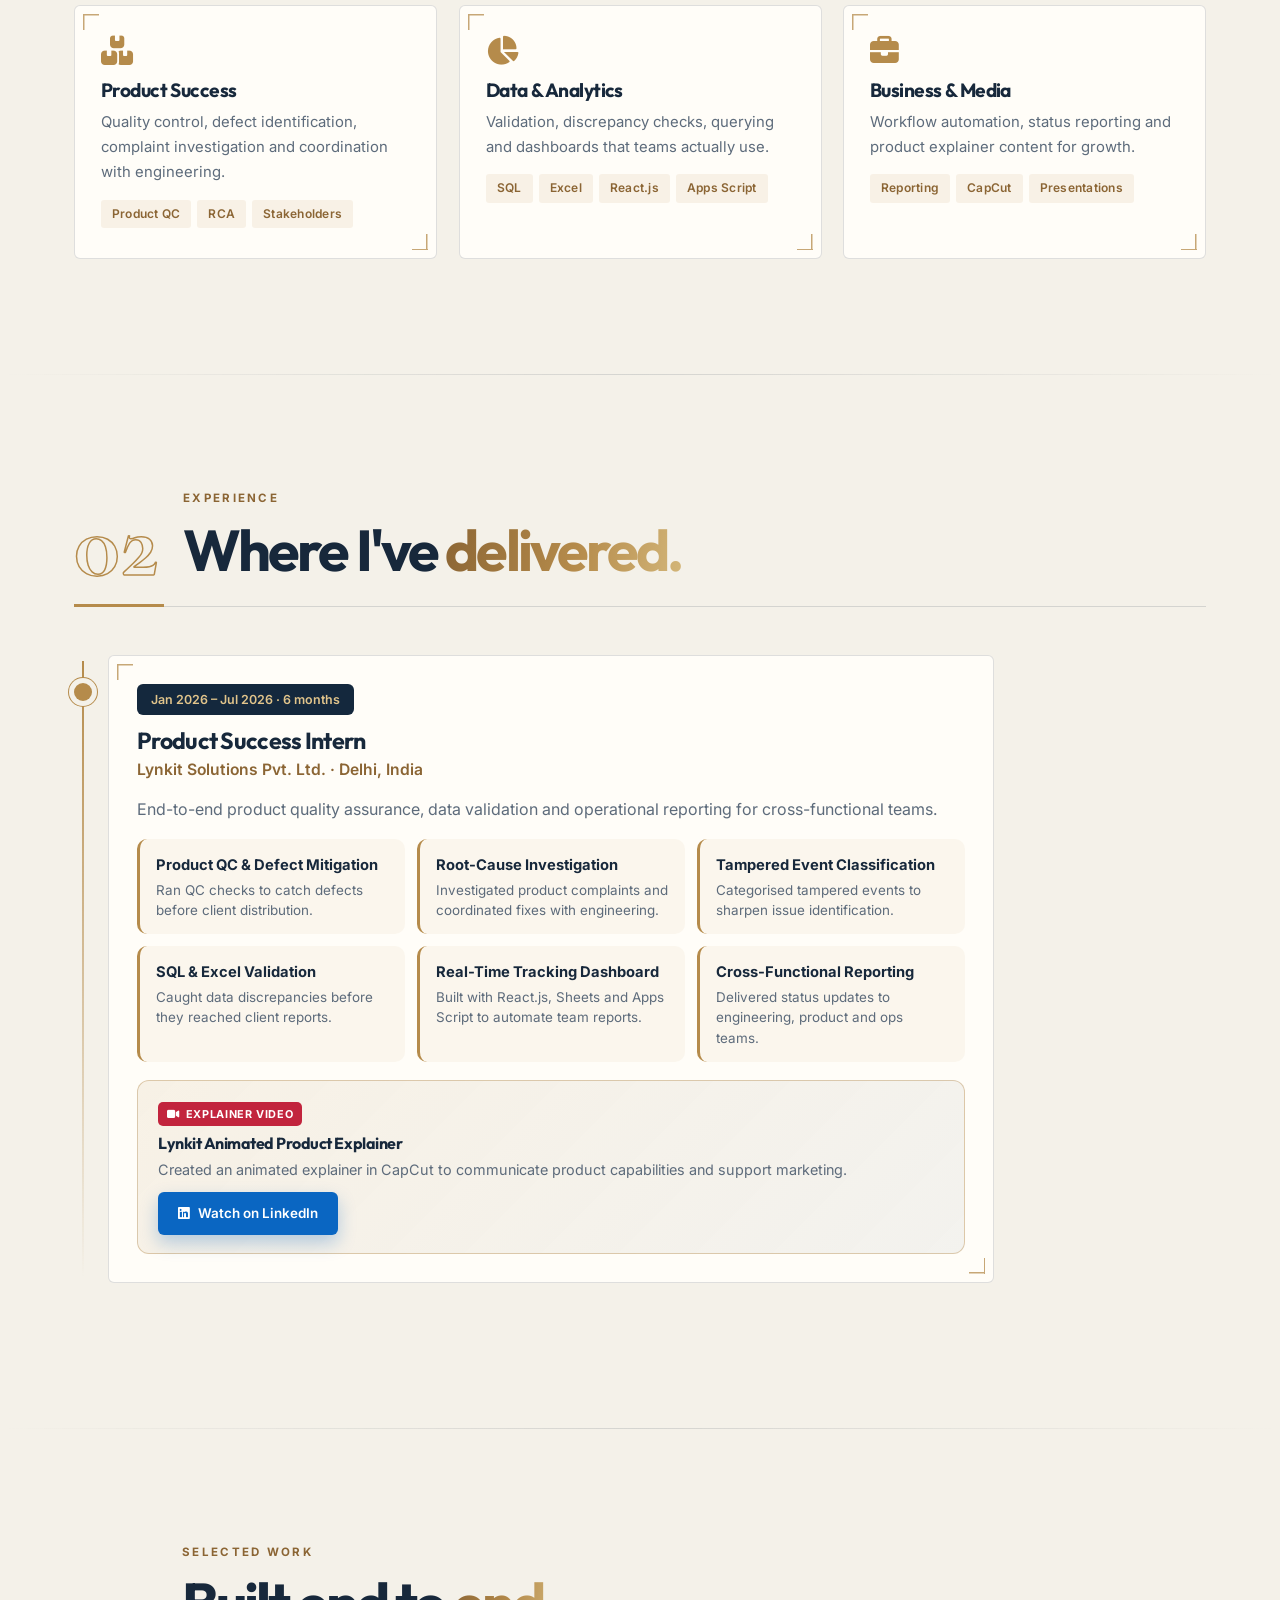
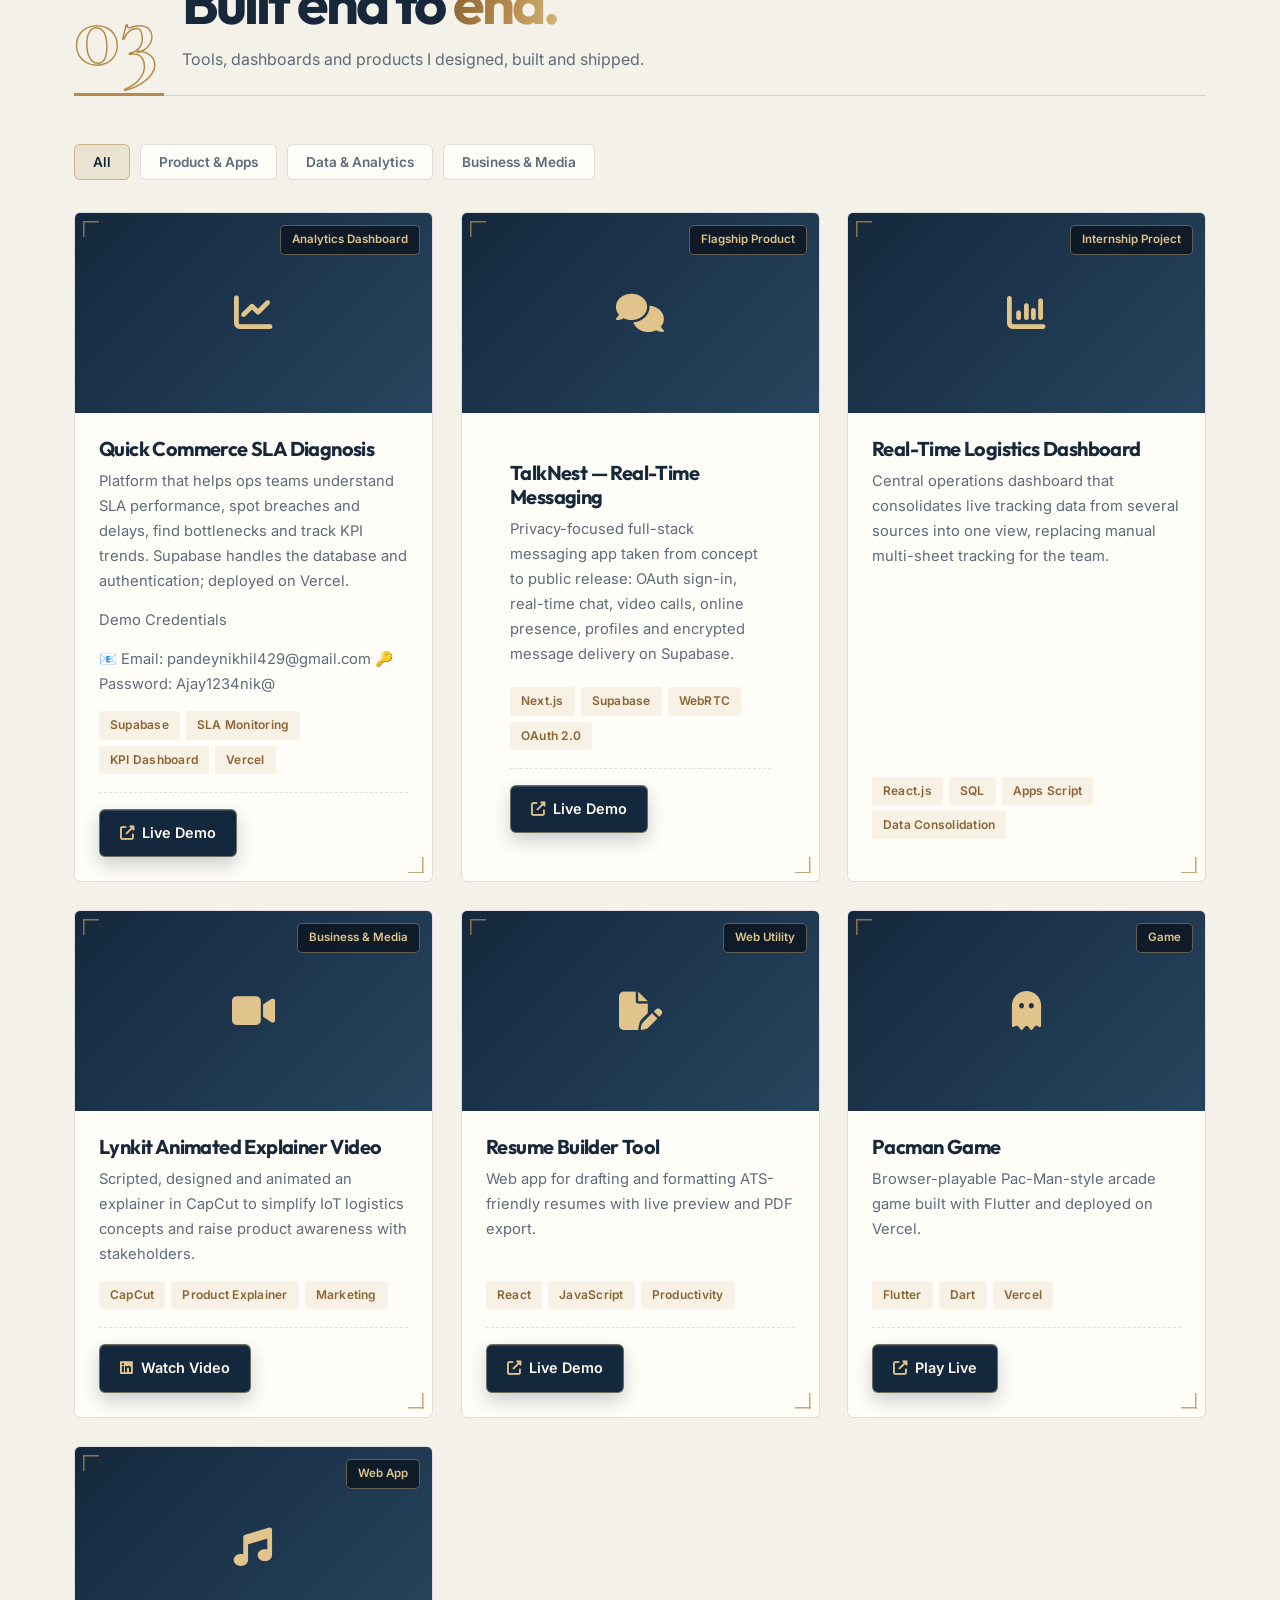
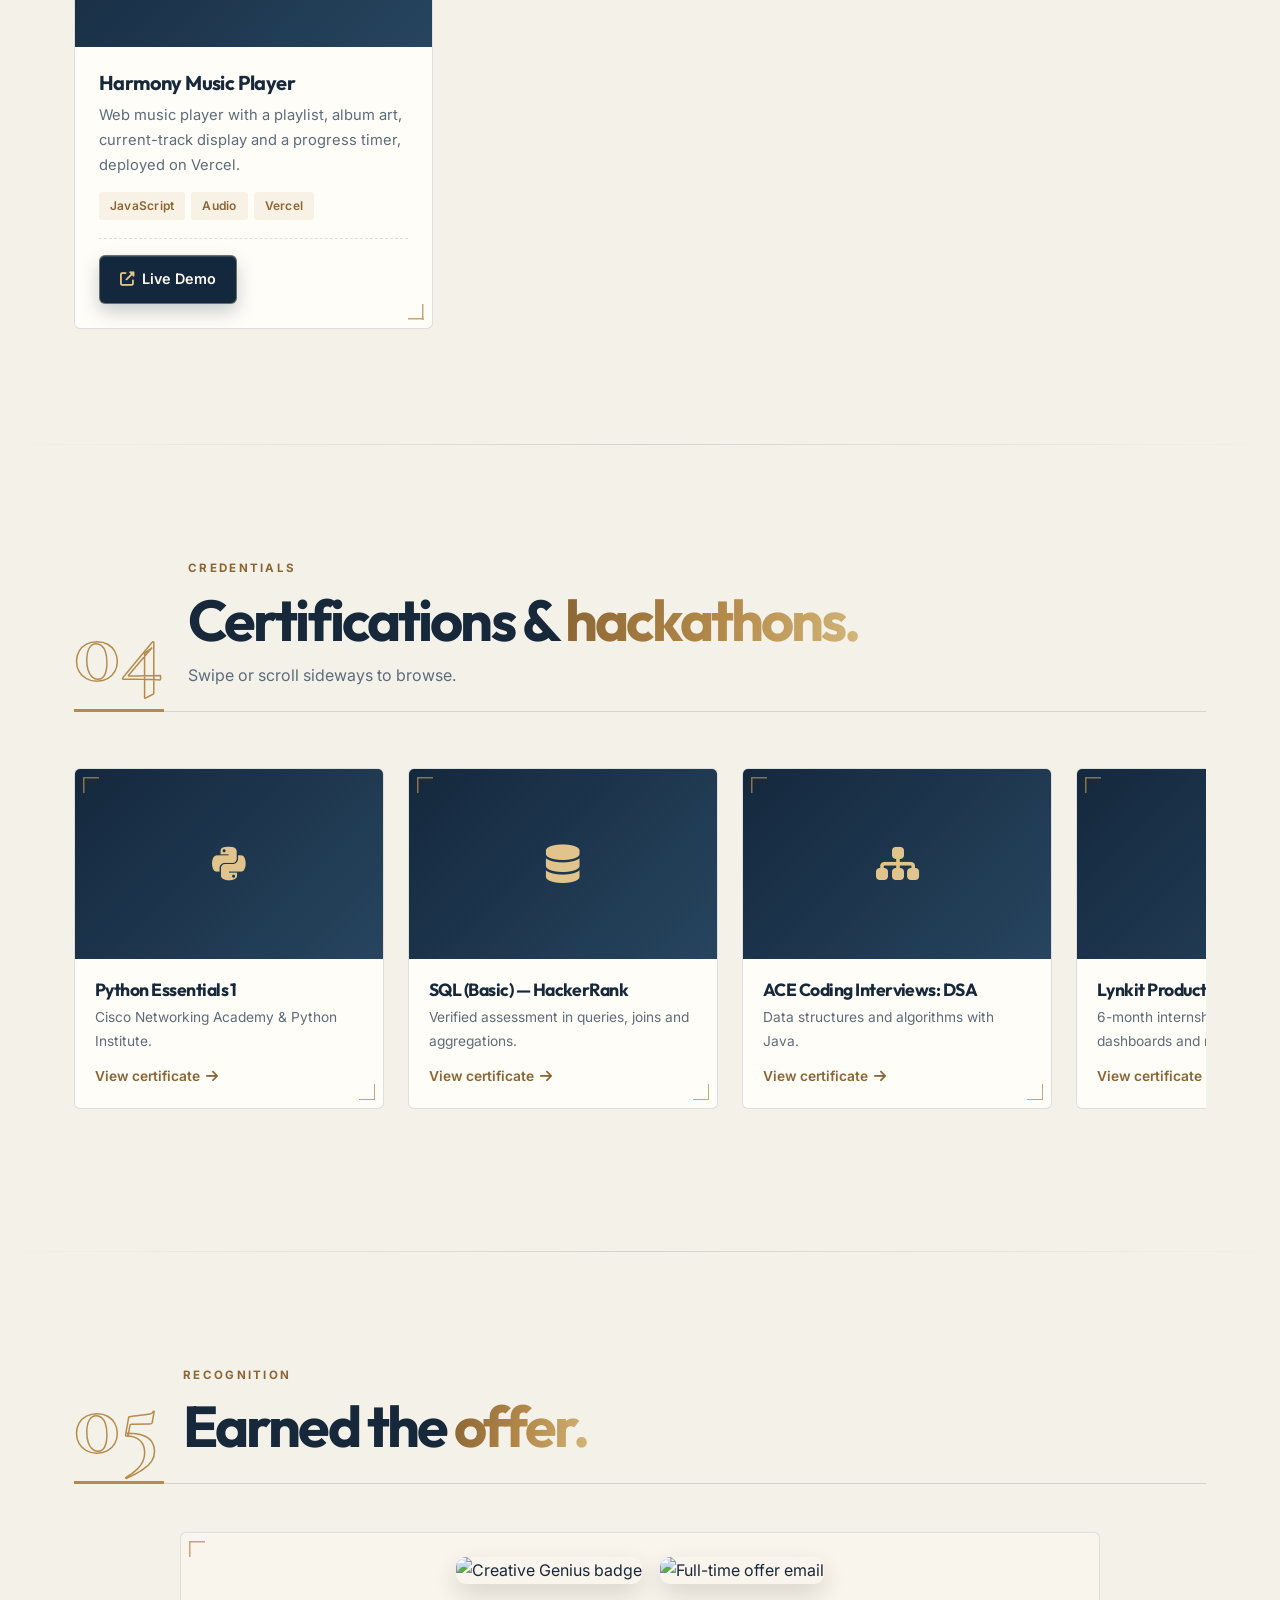
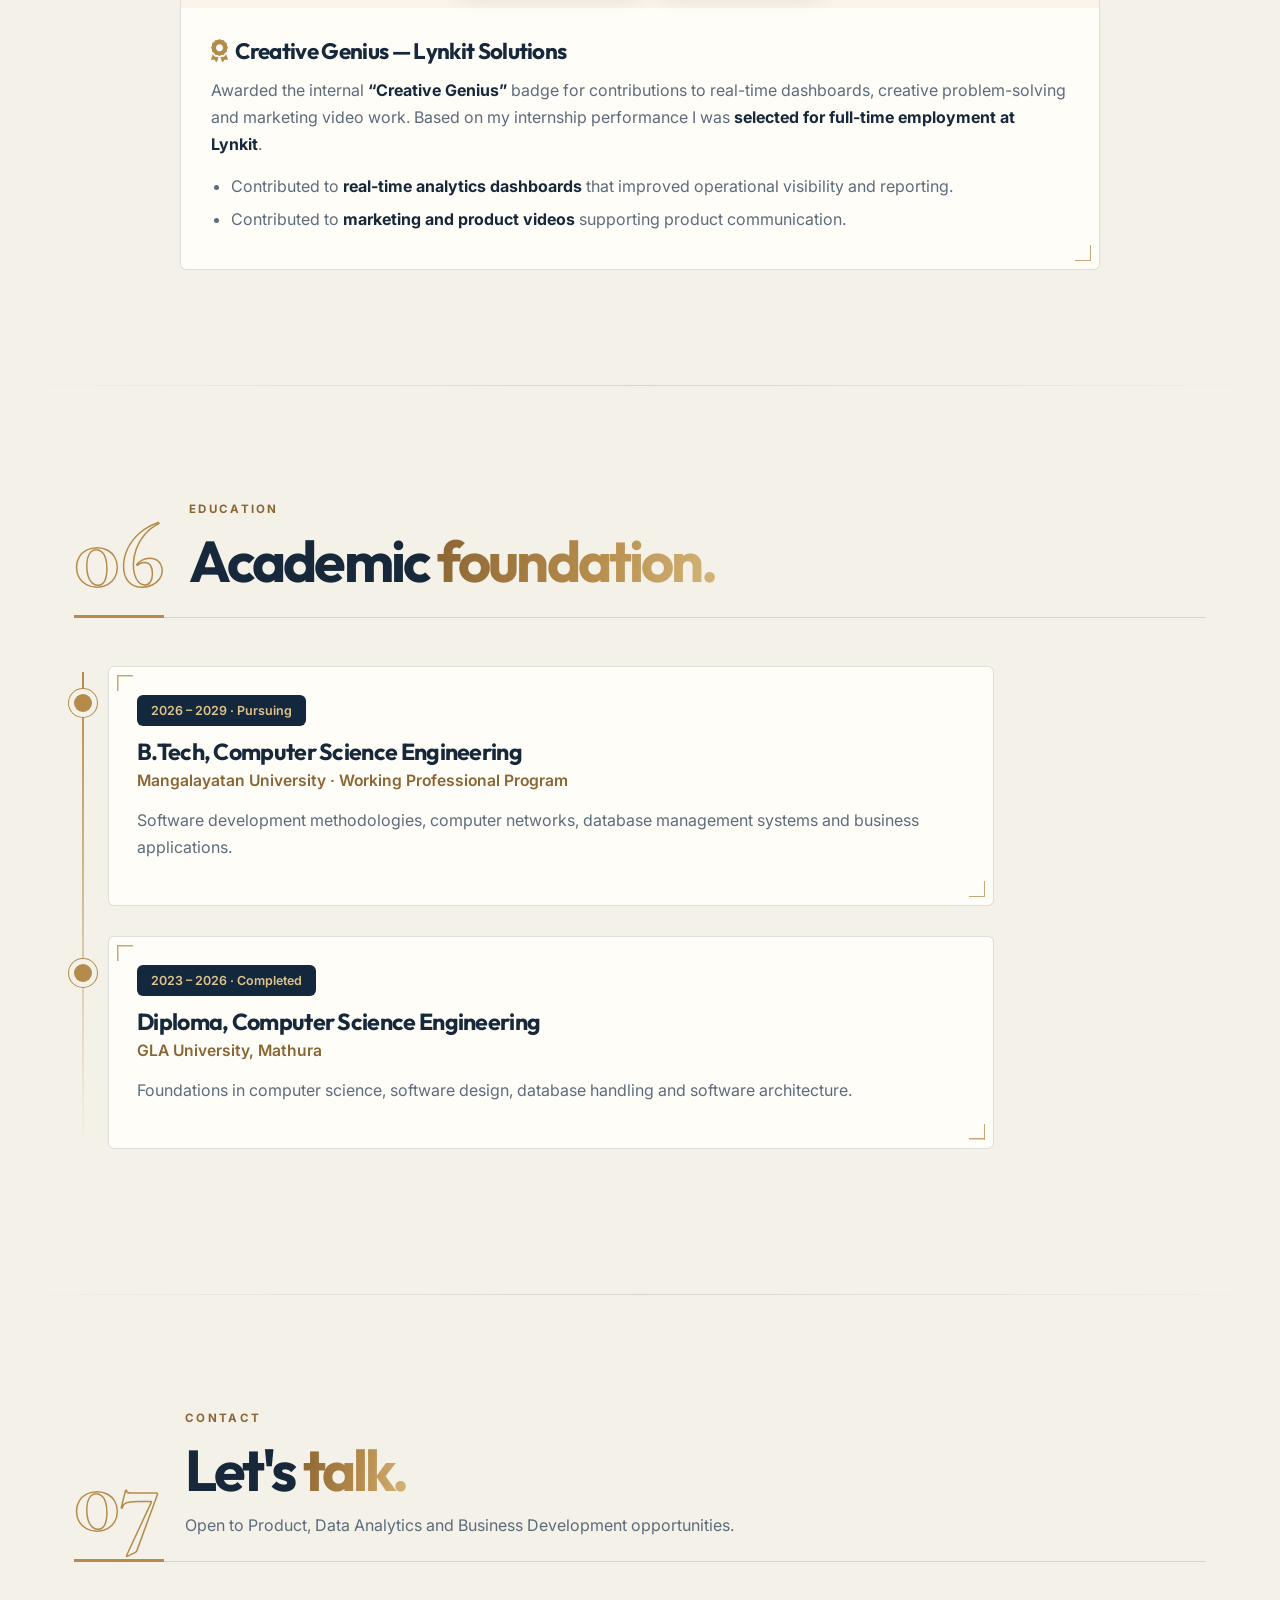
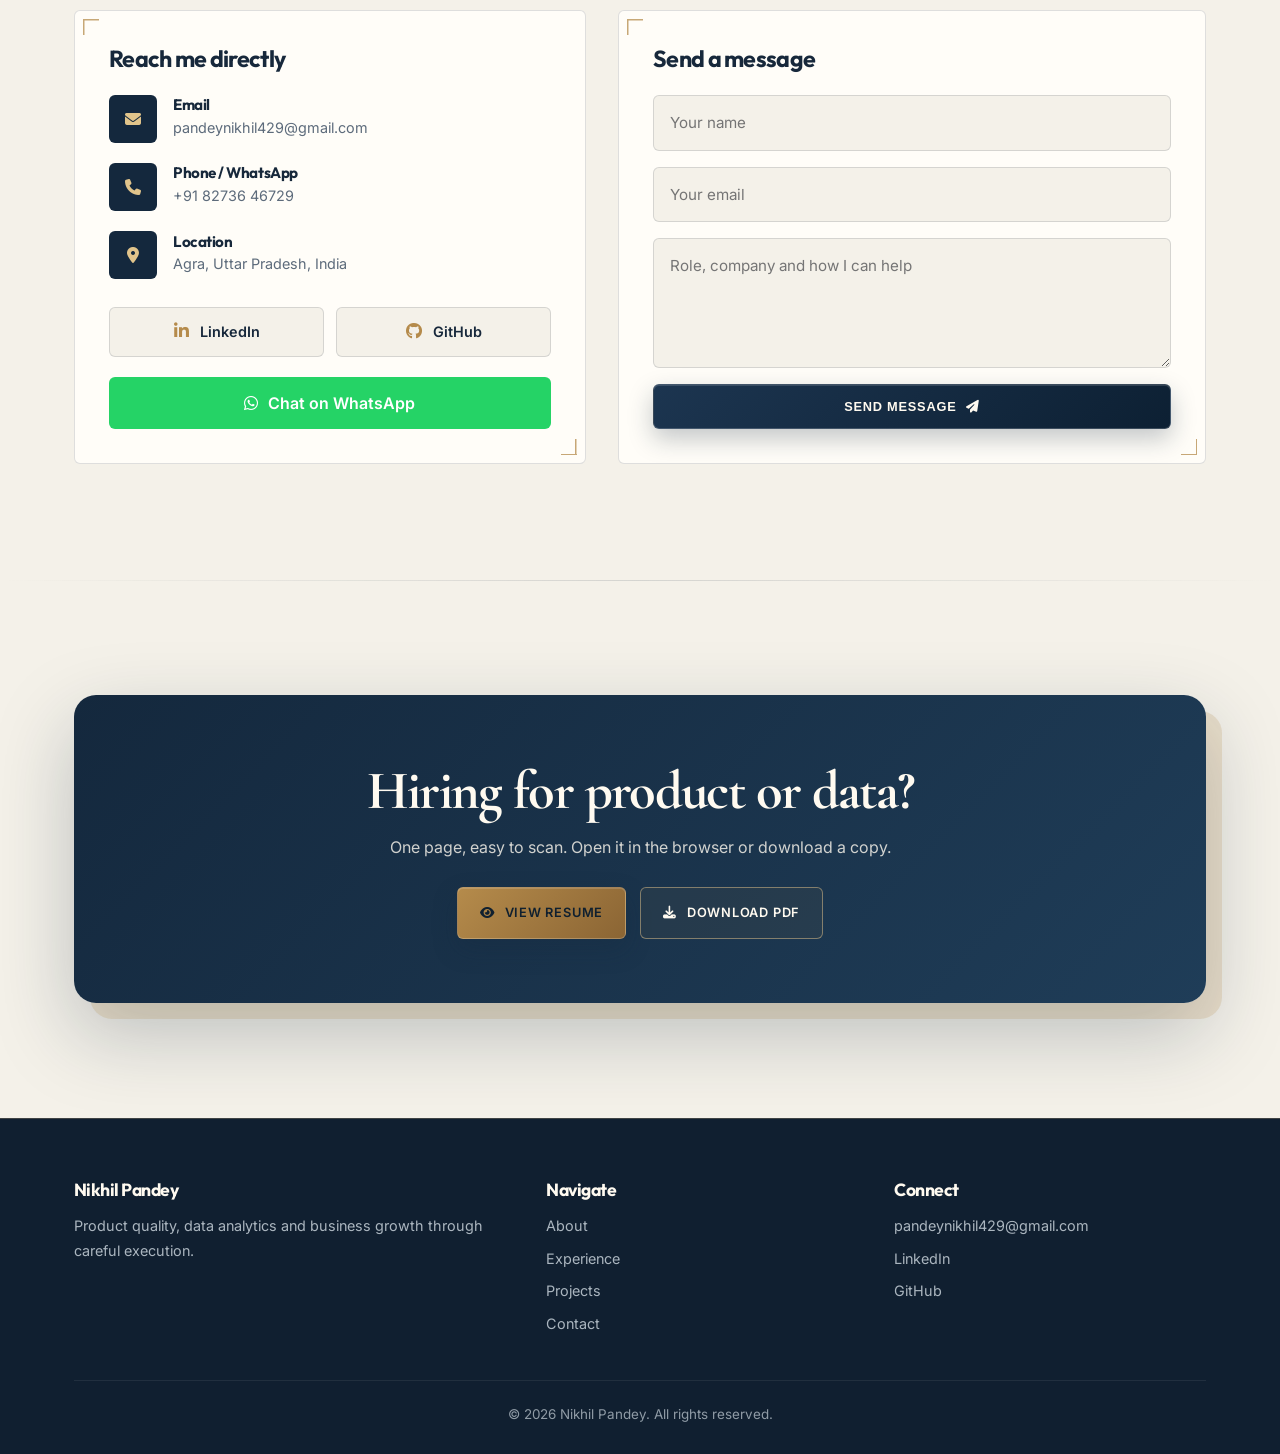
==== commit 8df1a464: "Fix DOCTYPE declaration in index.html" ====
--- a/index.html
+++ b/index.html
@@ -1,4 +1,4 @@
-f<!DOCTYPE html>
+<!DOCTYPE html>
 <html lang="en">
 <head>
 <meta charset="UTF-8">
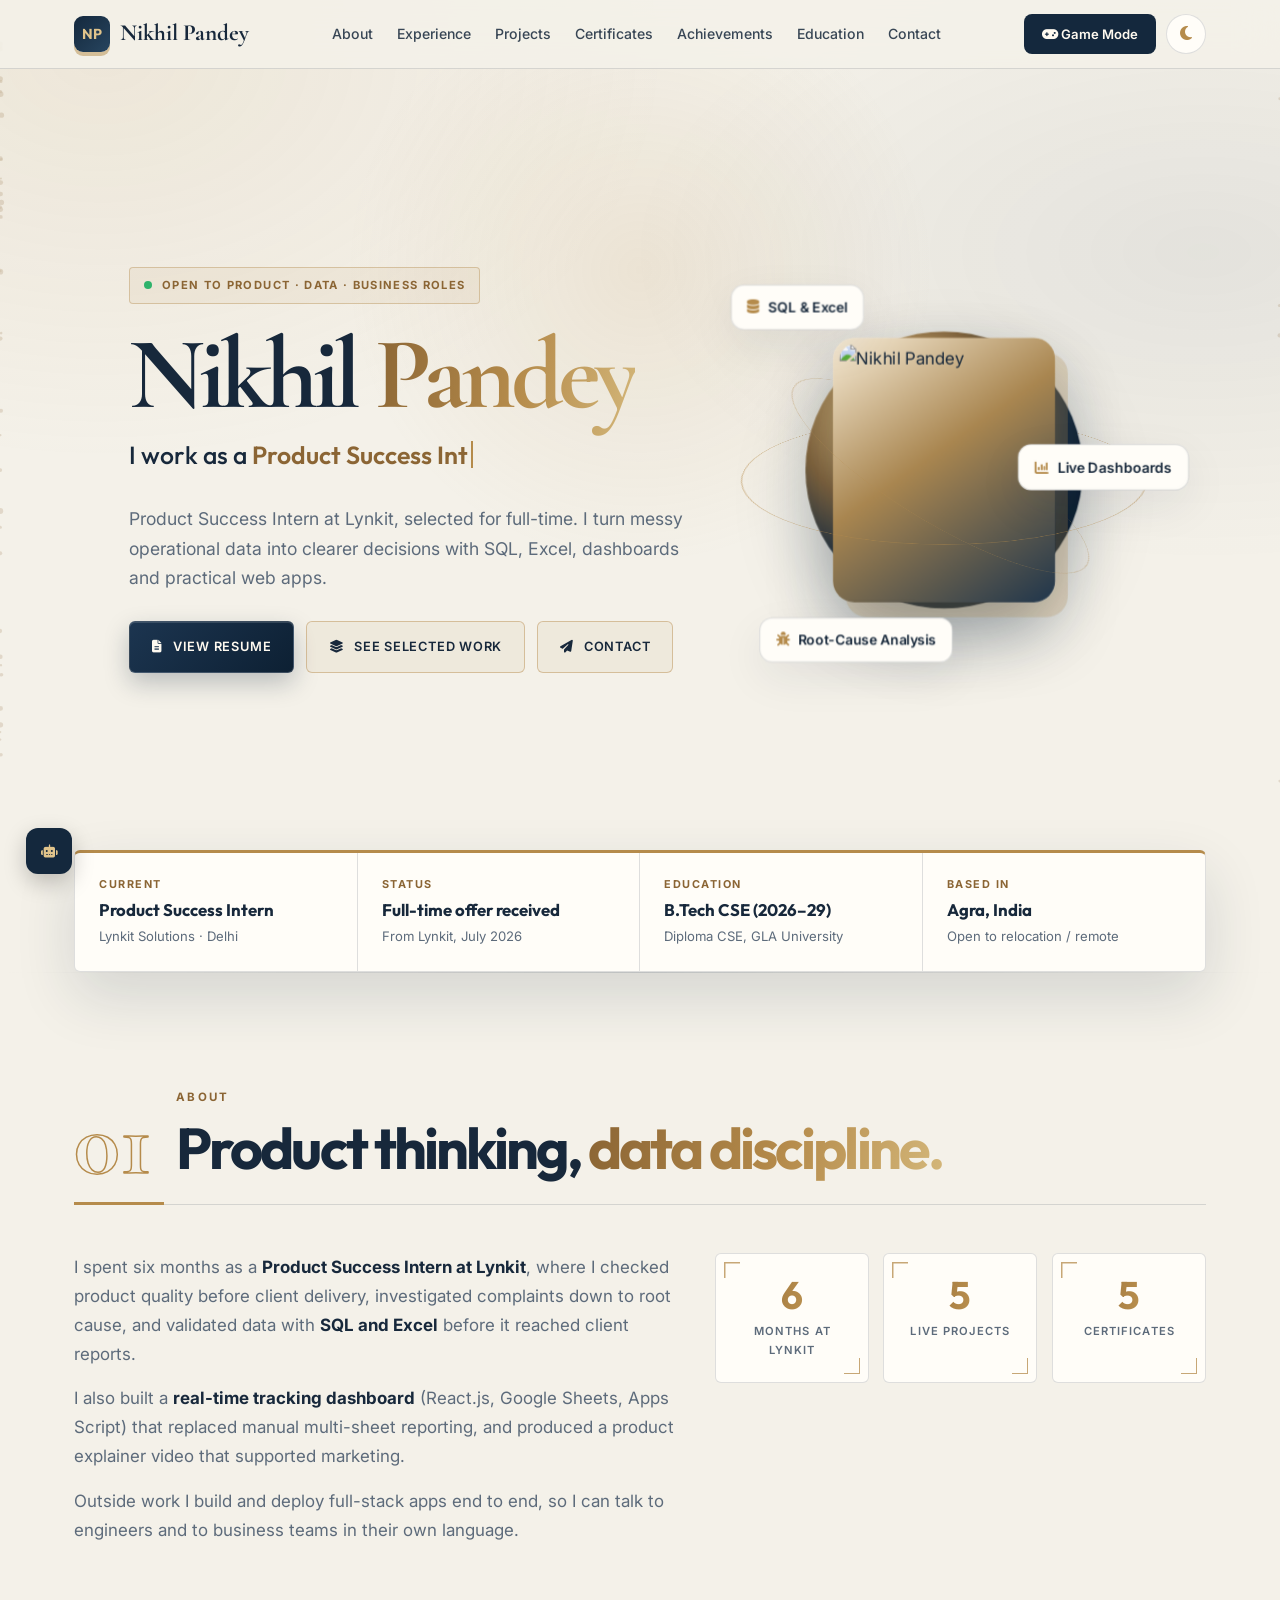
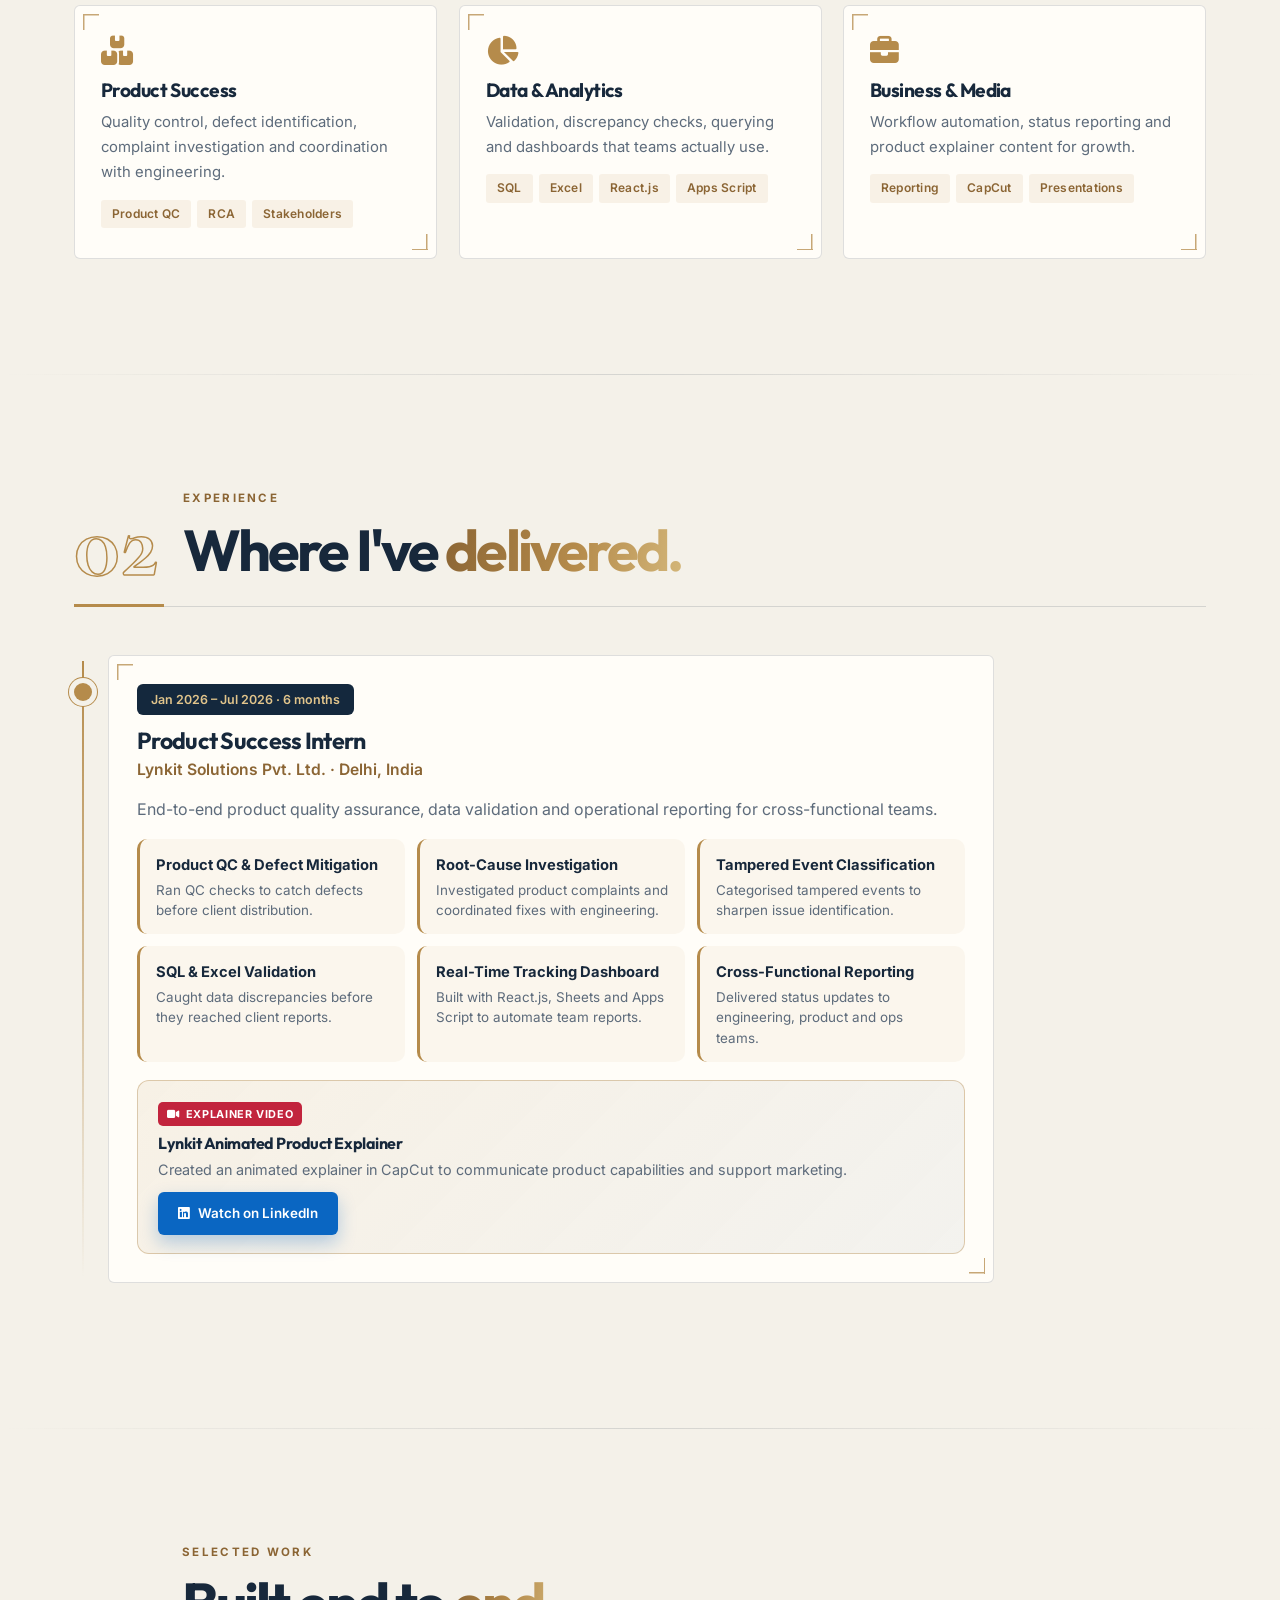
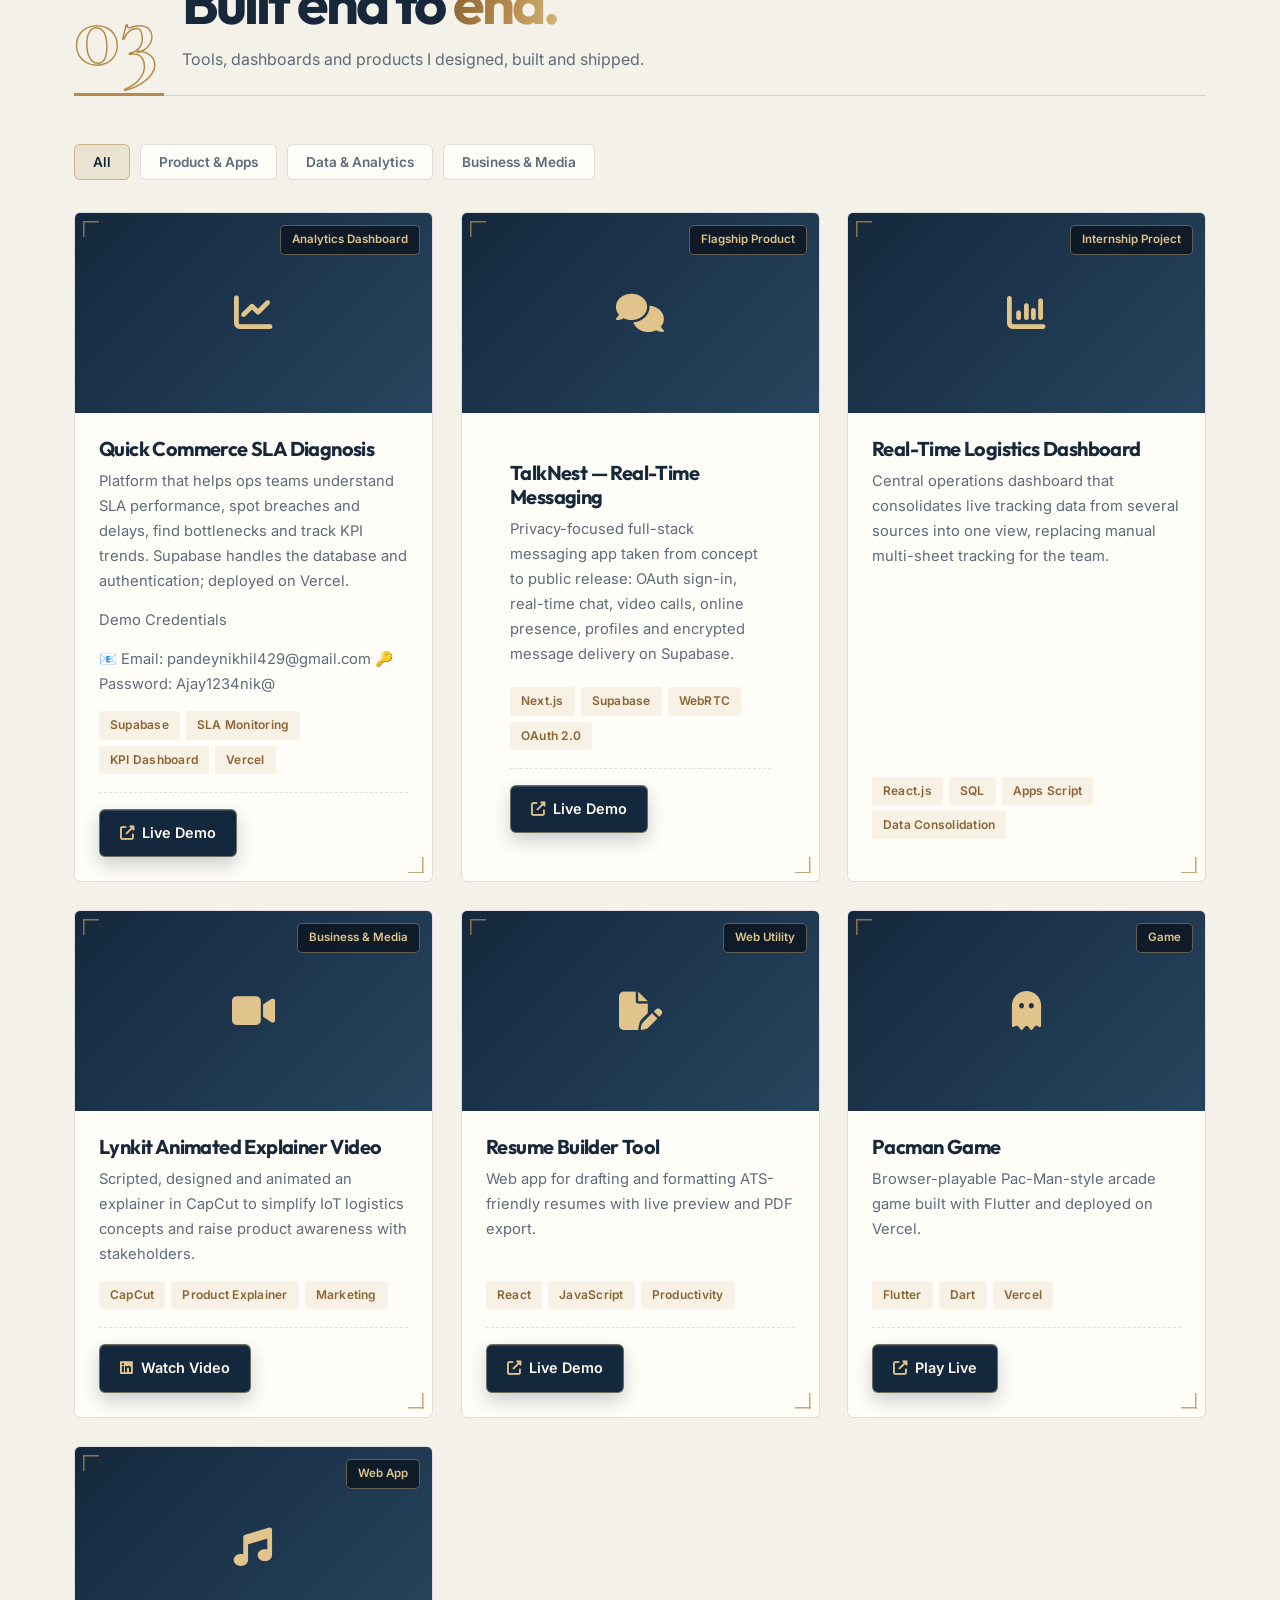
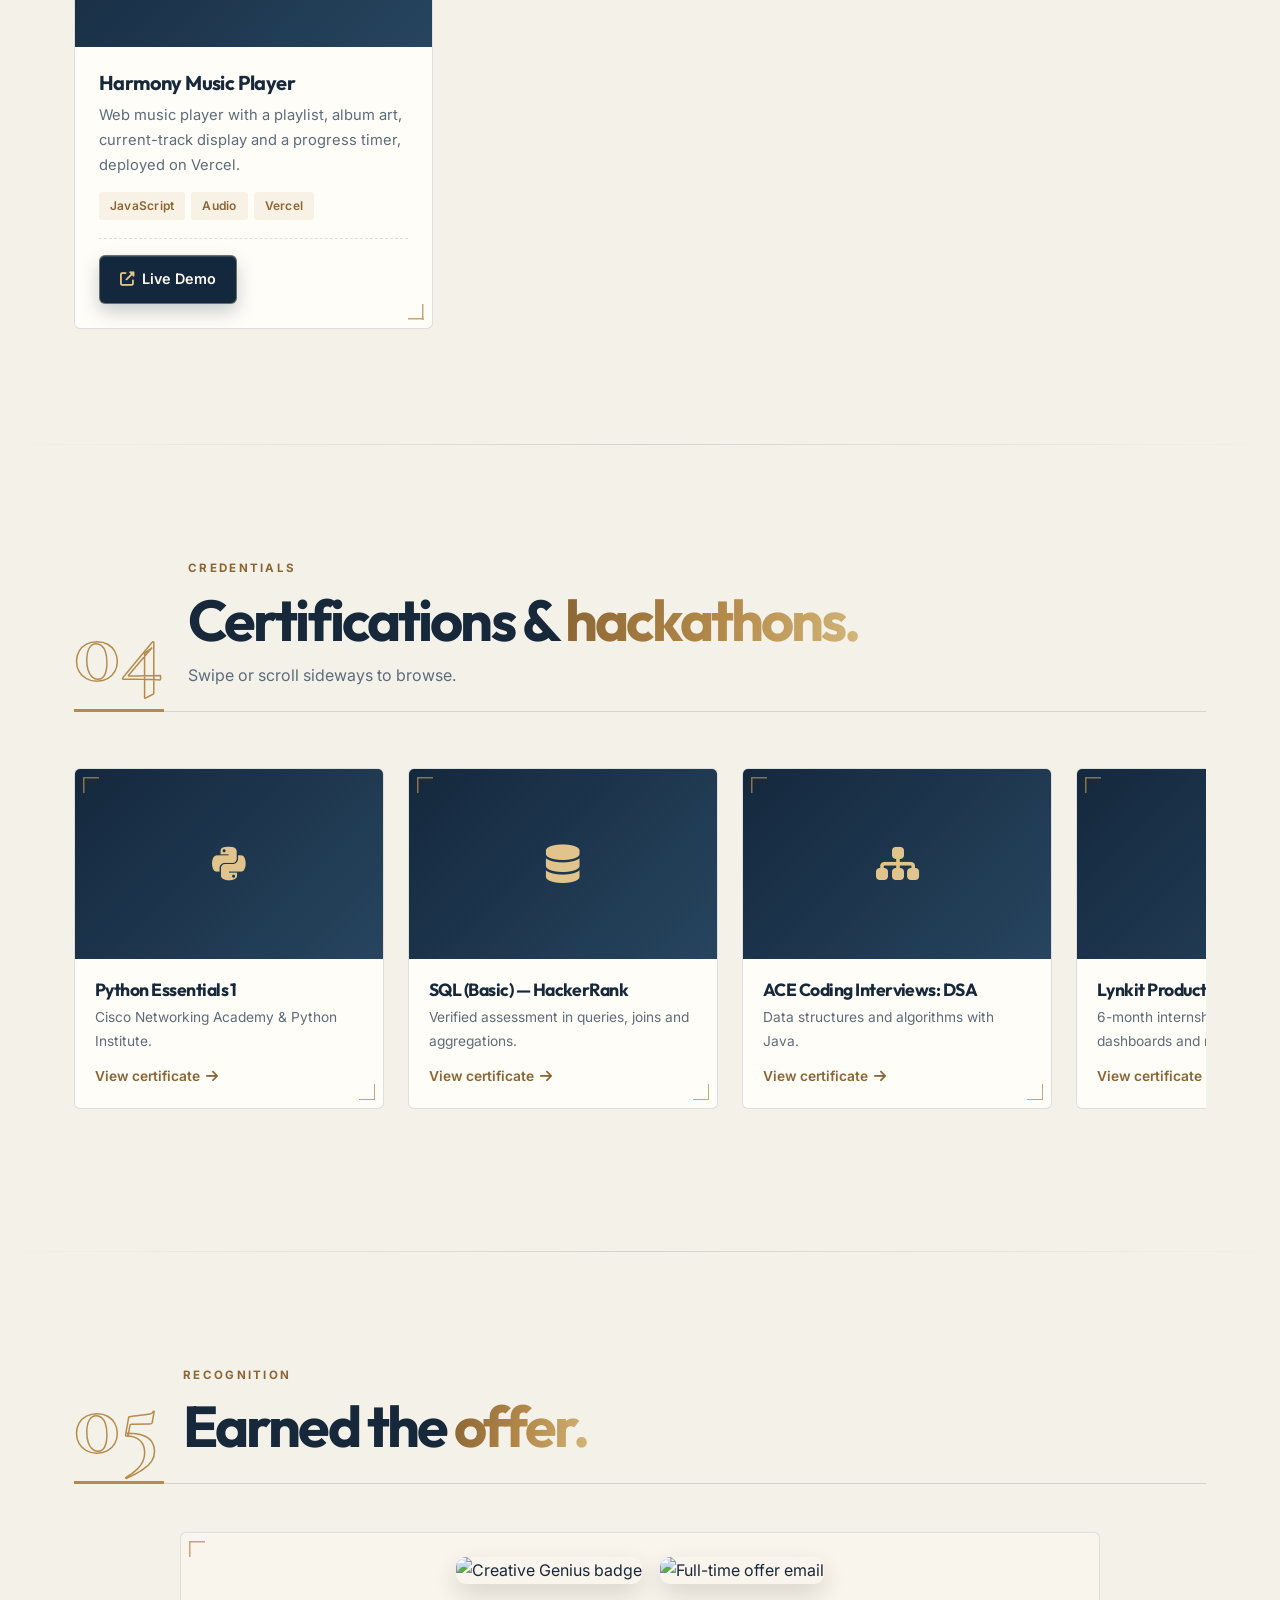
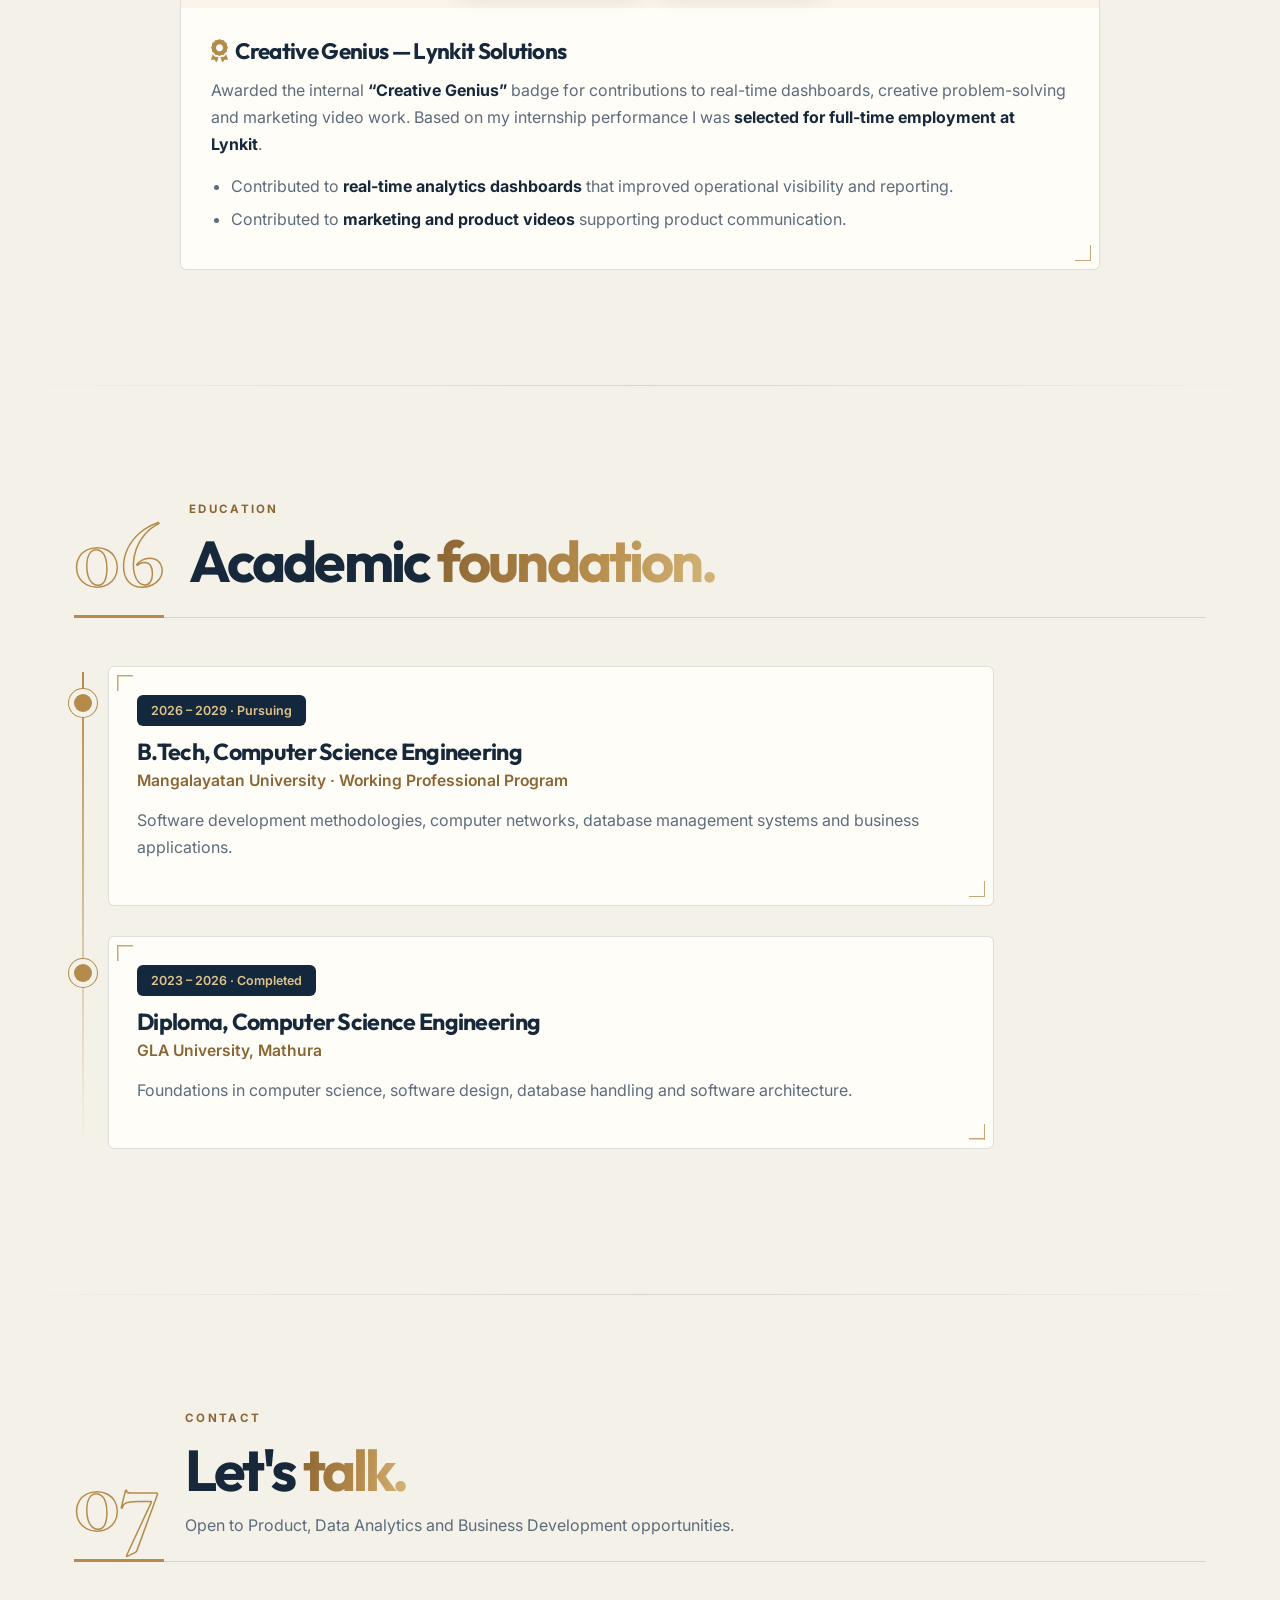
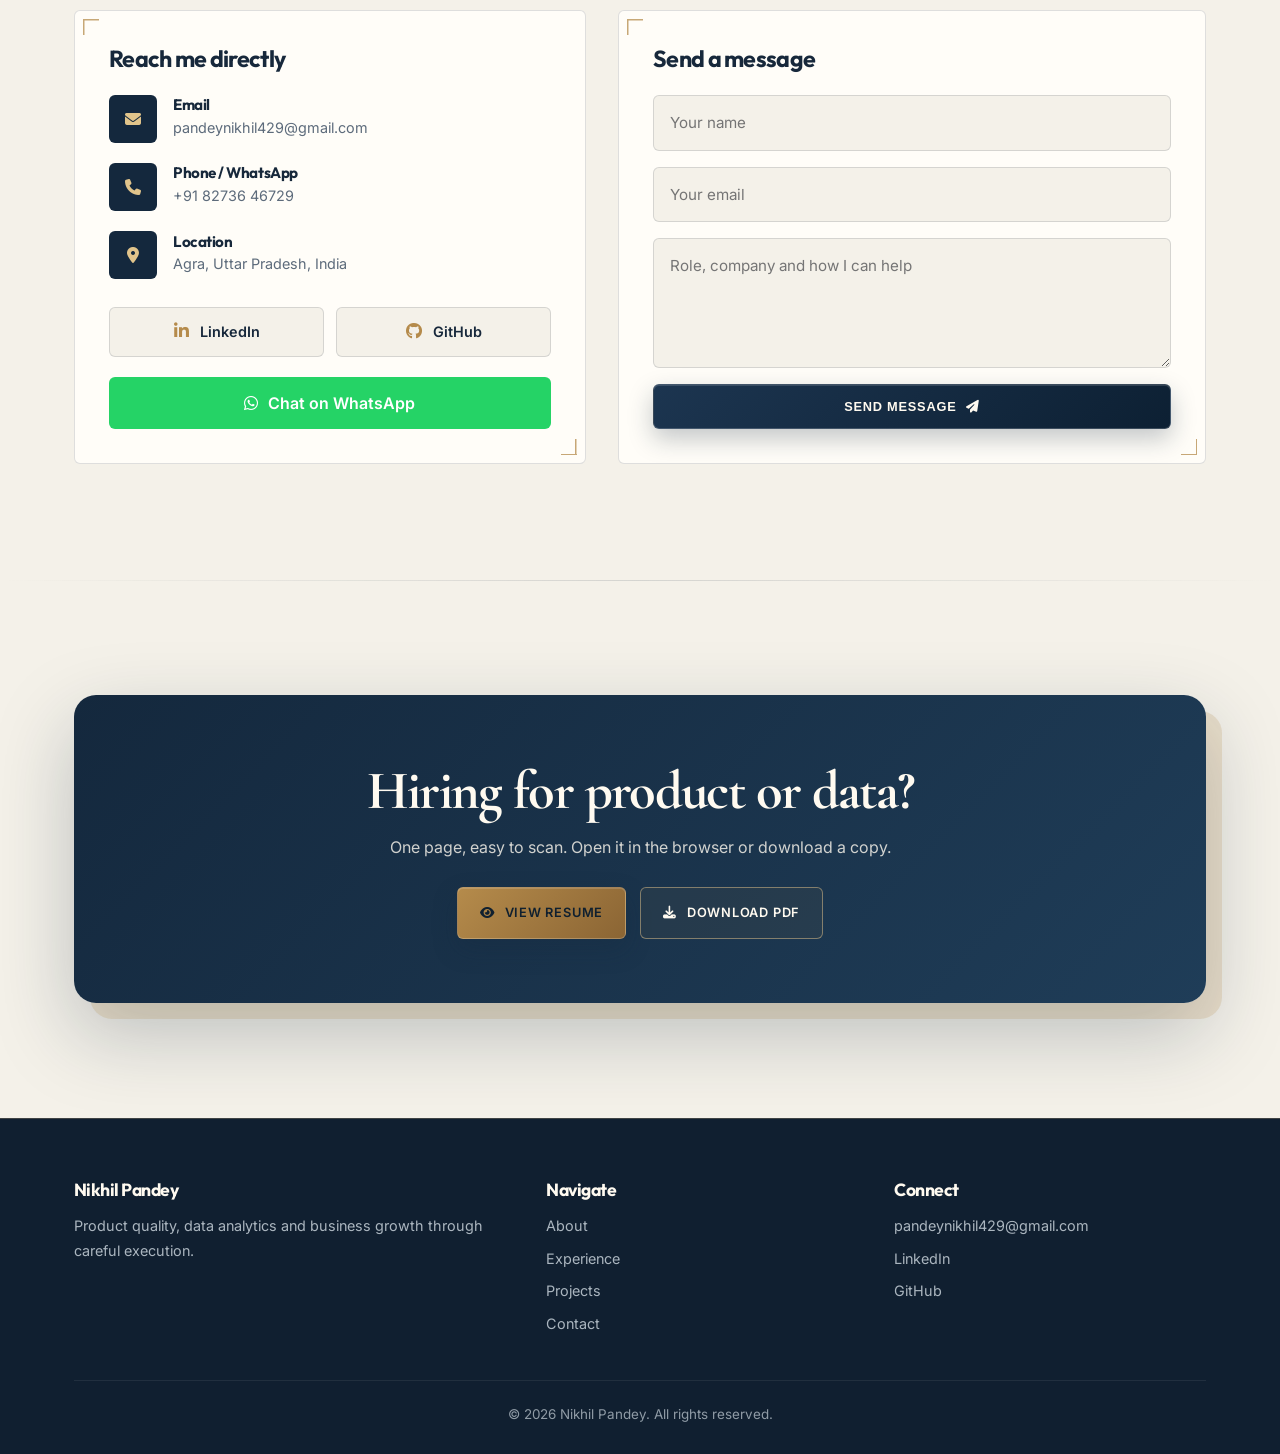
==== commit 797cbf5e: "Change image URLs in index.html Updated image source URLs for badges and email." ====
--- a/index.html
+++ b/index.html
@@ -256,7 +256,7 @@
     <div class="sec-title rv"><div class="kicker">Recognition</div><h2>Earned the <span class="gold">offer.</span></h2></div>
     <div class="card ach tilt rv">
       <div class="ach-gal">
-        <img src="https://media.licdn.com/dms/image/v2/D562DAQE4WCdNj4eGTA/profile-treasury-image-shrink_800_800/B56Z.n3ZCQHcAI-/0/1785227743584?e=1794322800&v=beta&t=Id8Y50iCFRg7Q2WmZb8M4XAWmWgU2cshllm6RPIfrOg" alt="Creative Genius badge" loading="lazy">
+        <img src="https://media.licdn.com/dms/image/v2/D562DAQE4WCdNj4eGTA/profile-treasury-image-shrink_800_800/B56Z.n3ZCQHcAI-/0/1785227743584?e=1795345200&v=beta&t=XWO6fLjnLA-NeFW3KVYspcMxeuMBqwn8XdaY-GFQwyM" alt="Creative Genius badge" loading="lazy">
         <img src="https://github.com/n2023ik/my-portfoli/blob/main/Screenshot_20260703_172910_Gmail.jpg?raw=true" alt="Full-time offer email" loading="lazy">
       </div>
       <div class="ach-info">
